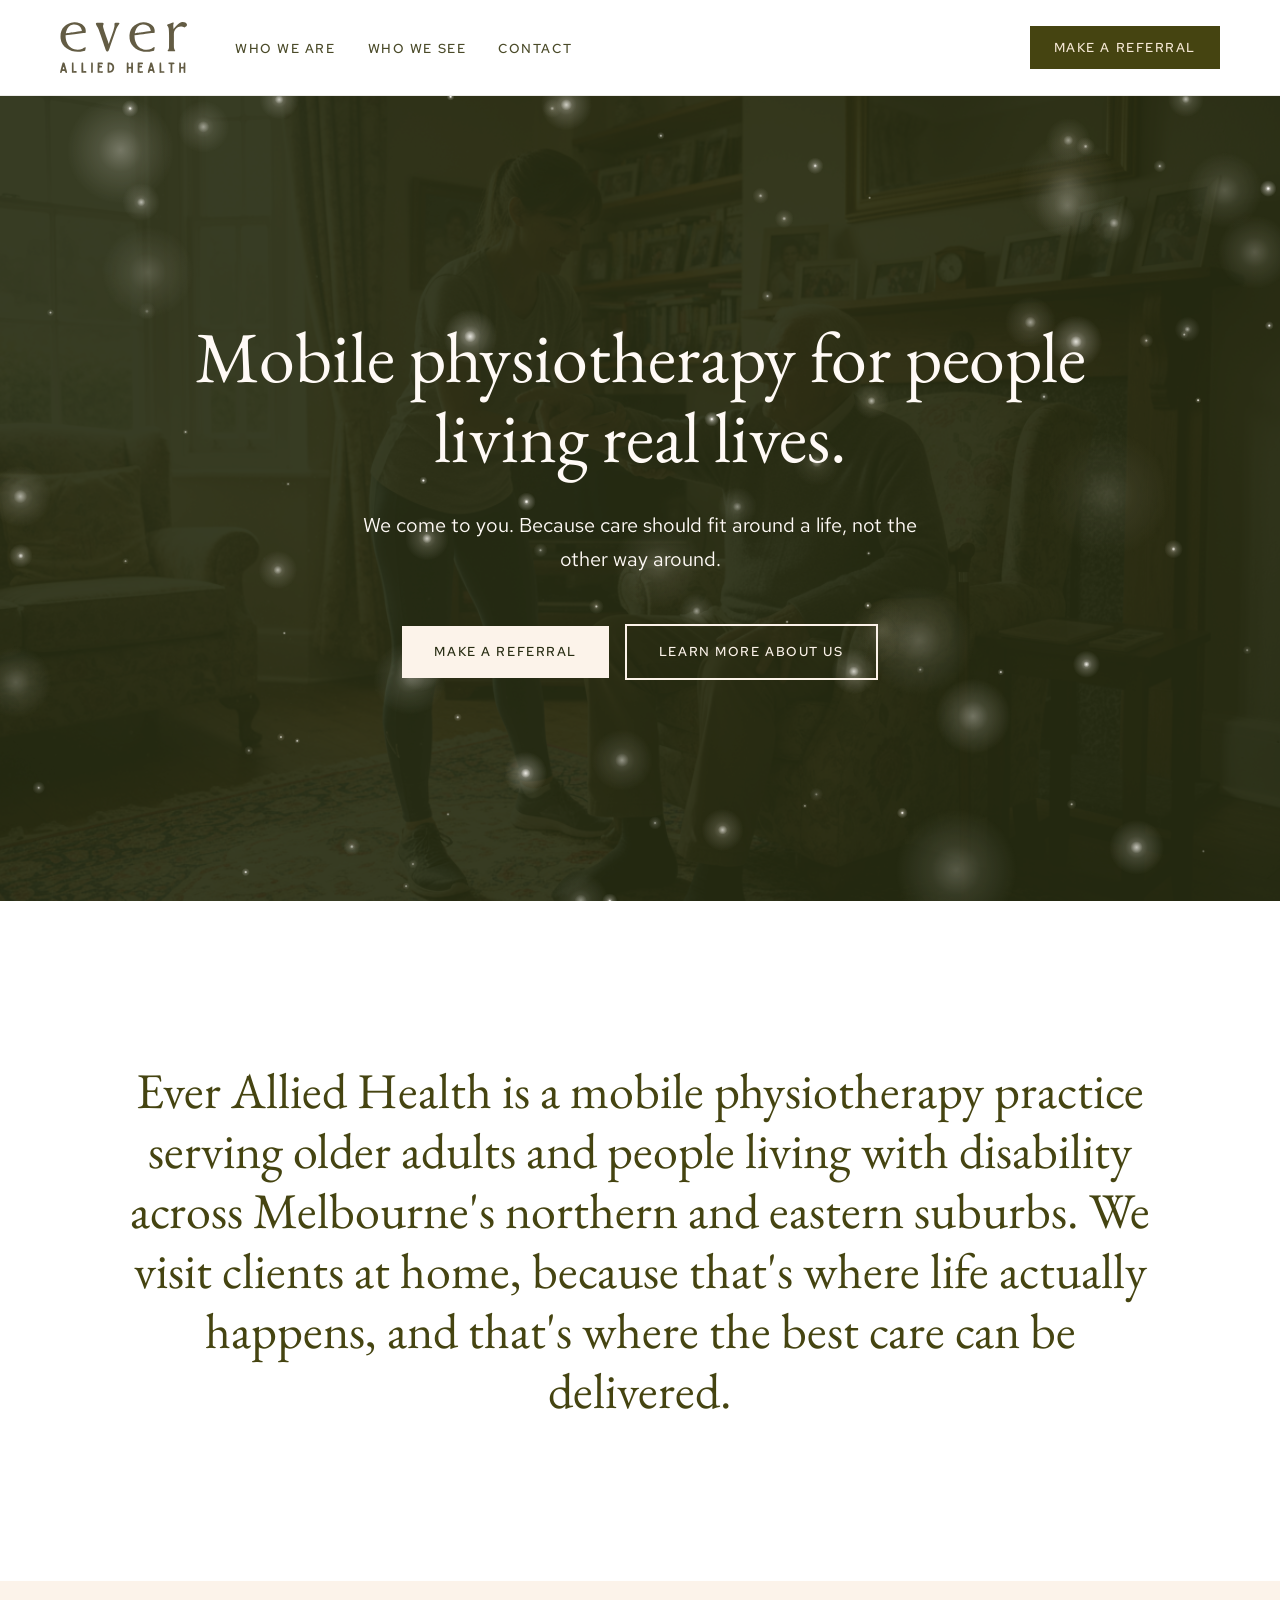
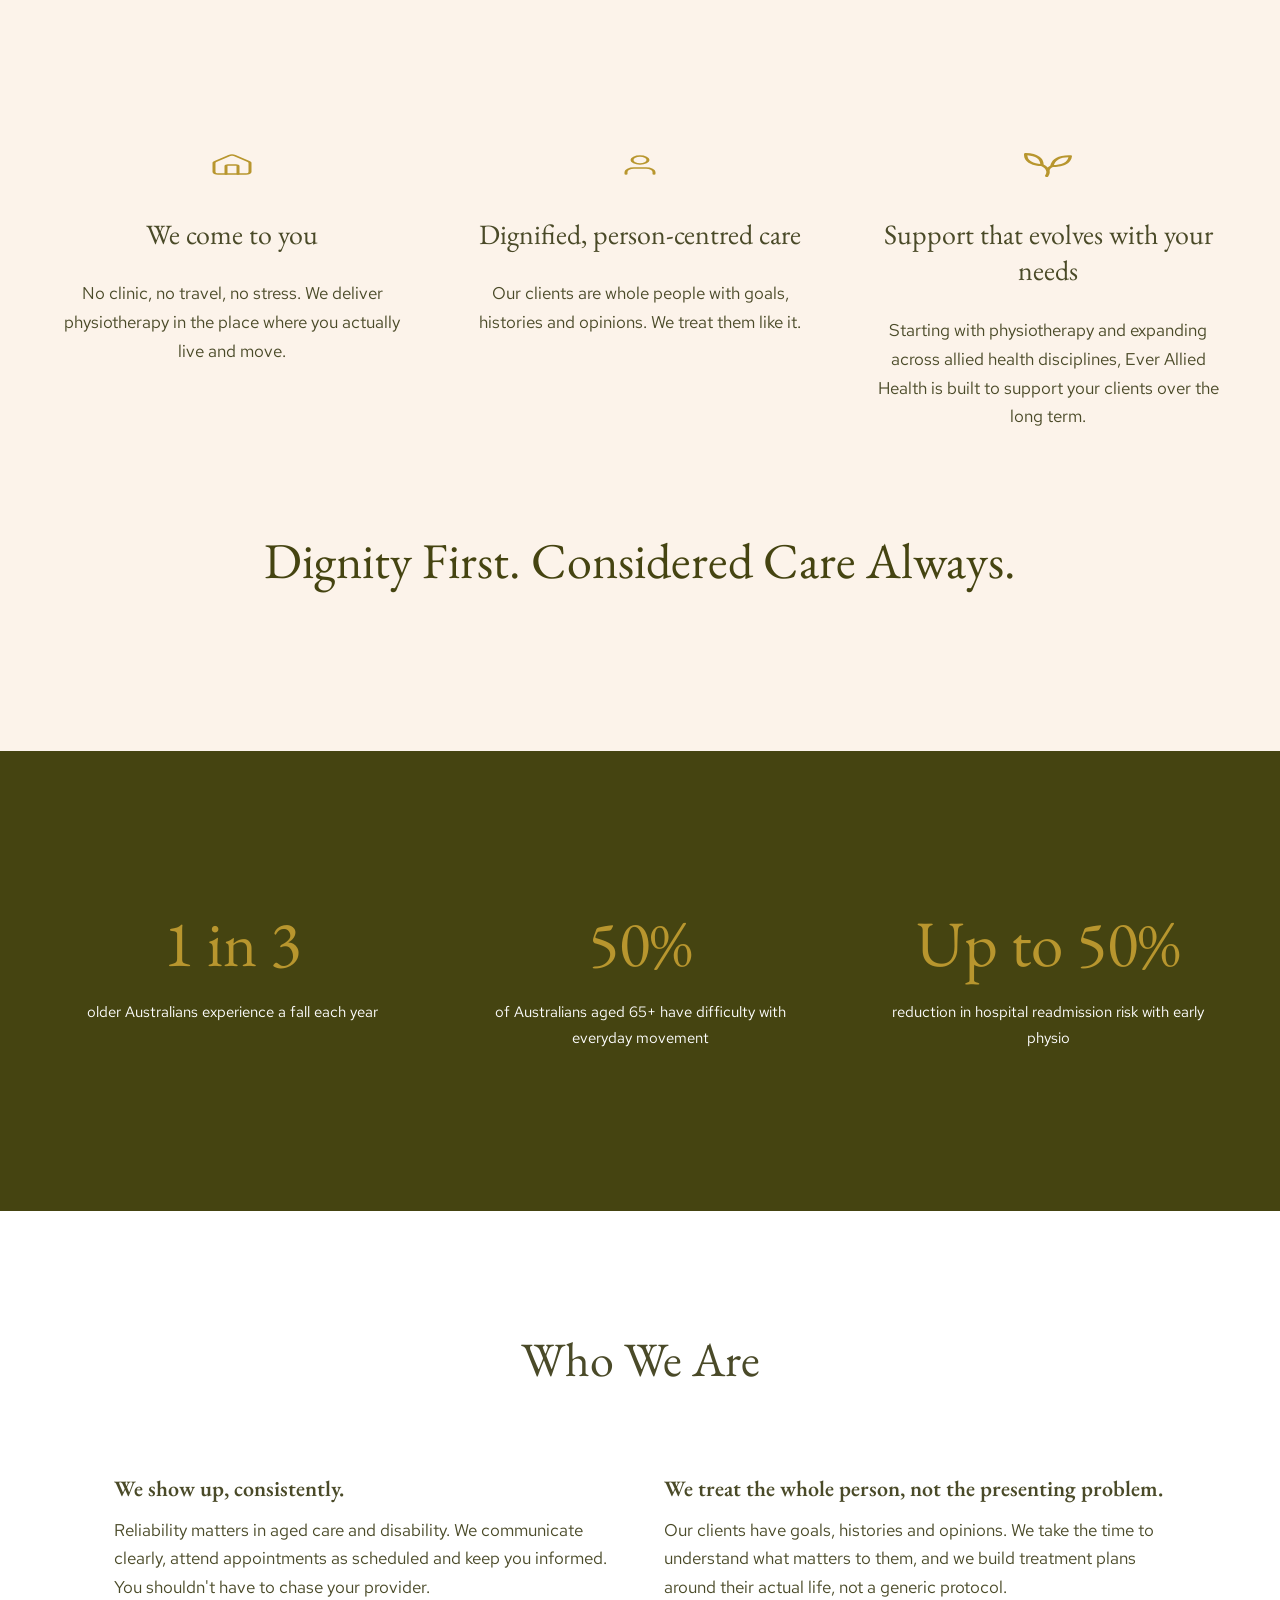
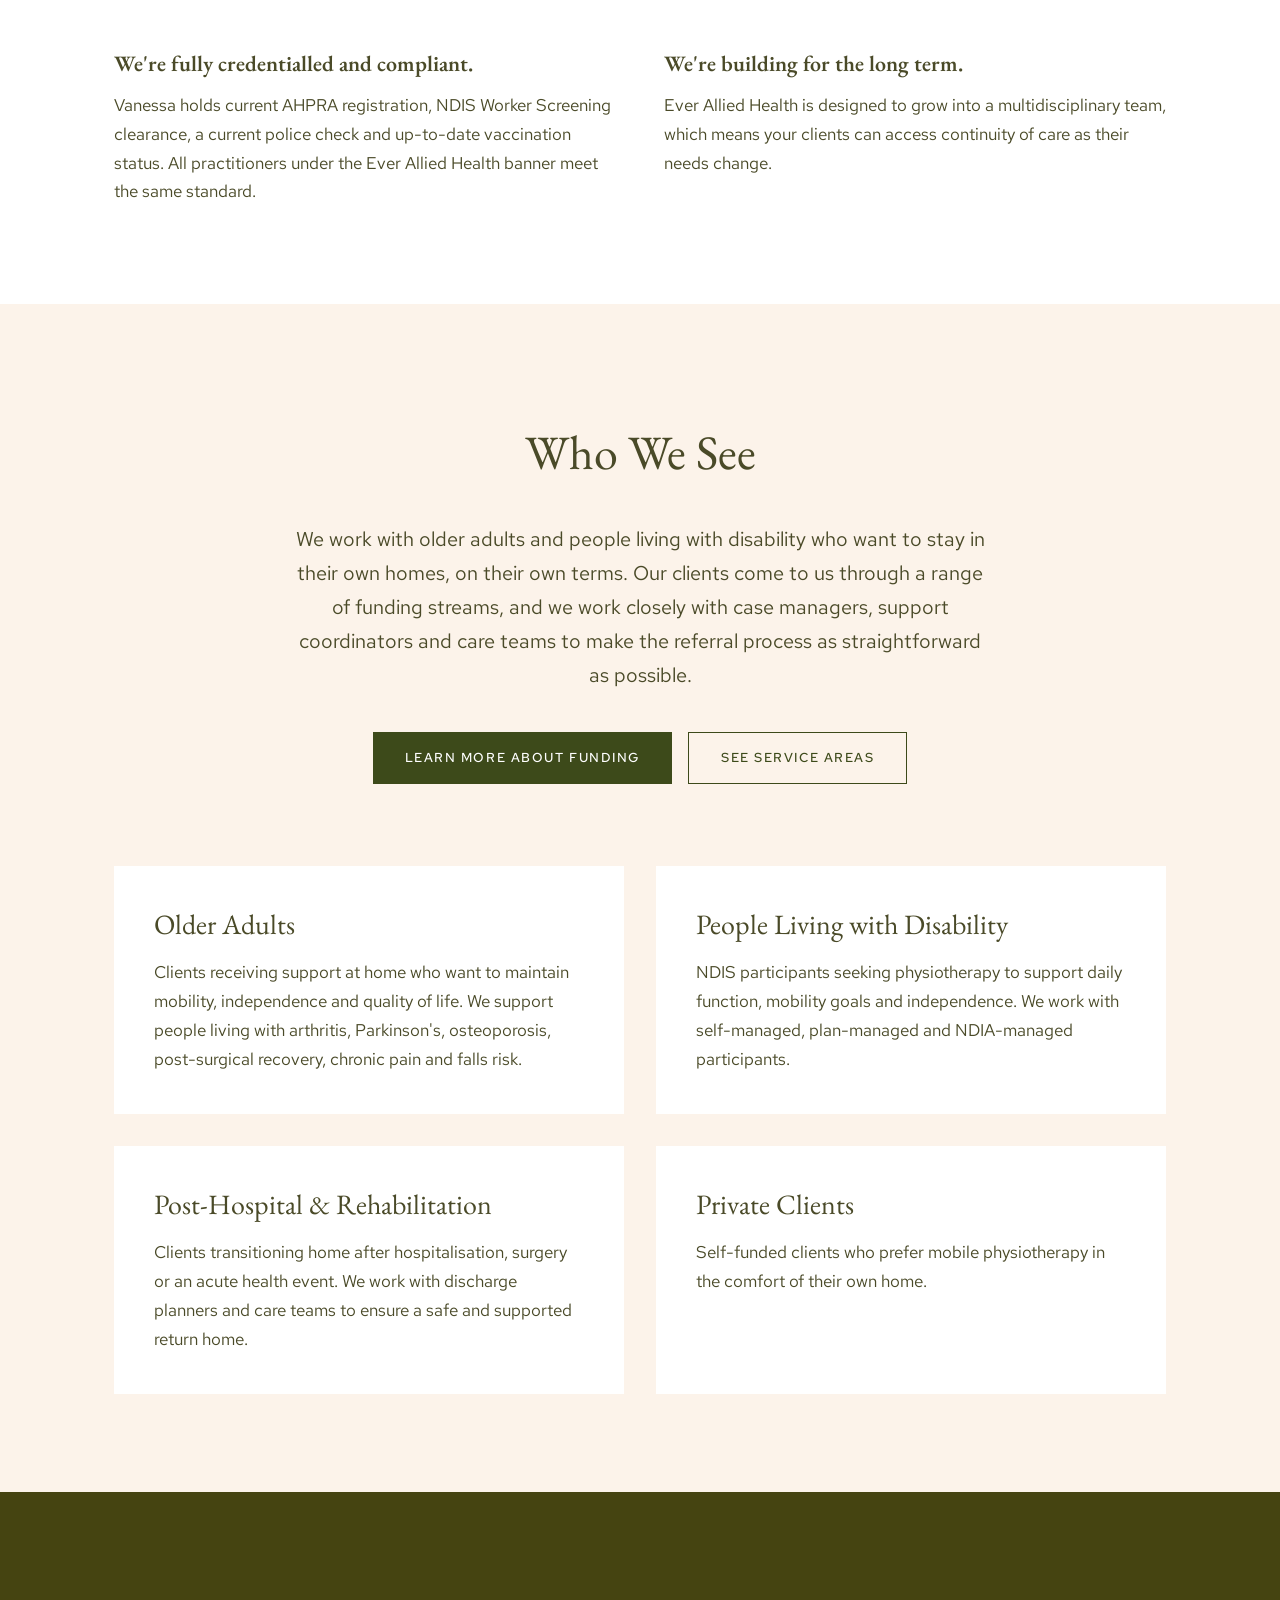
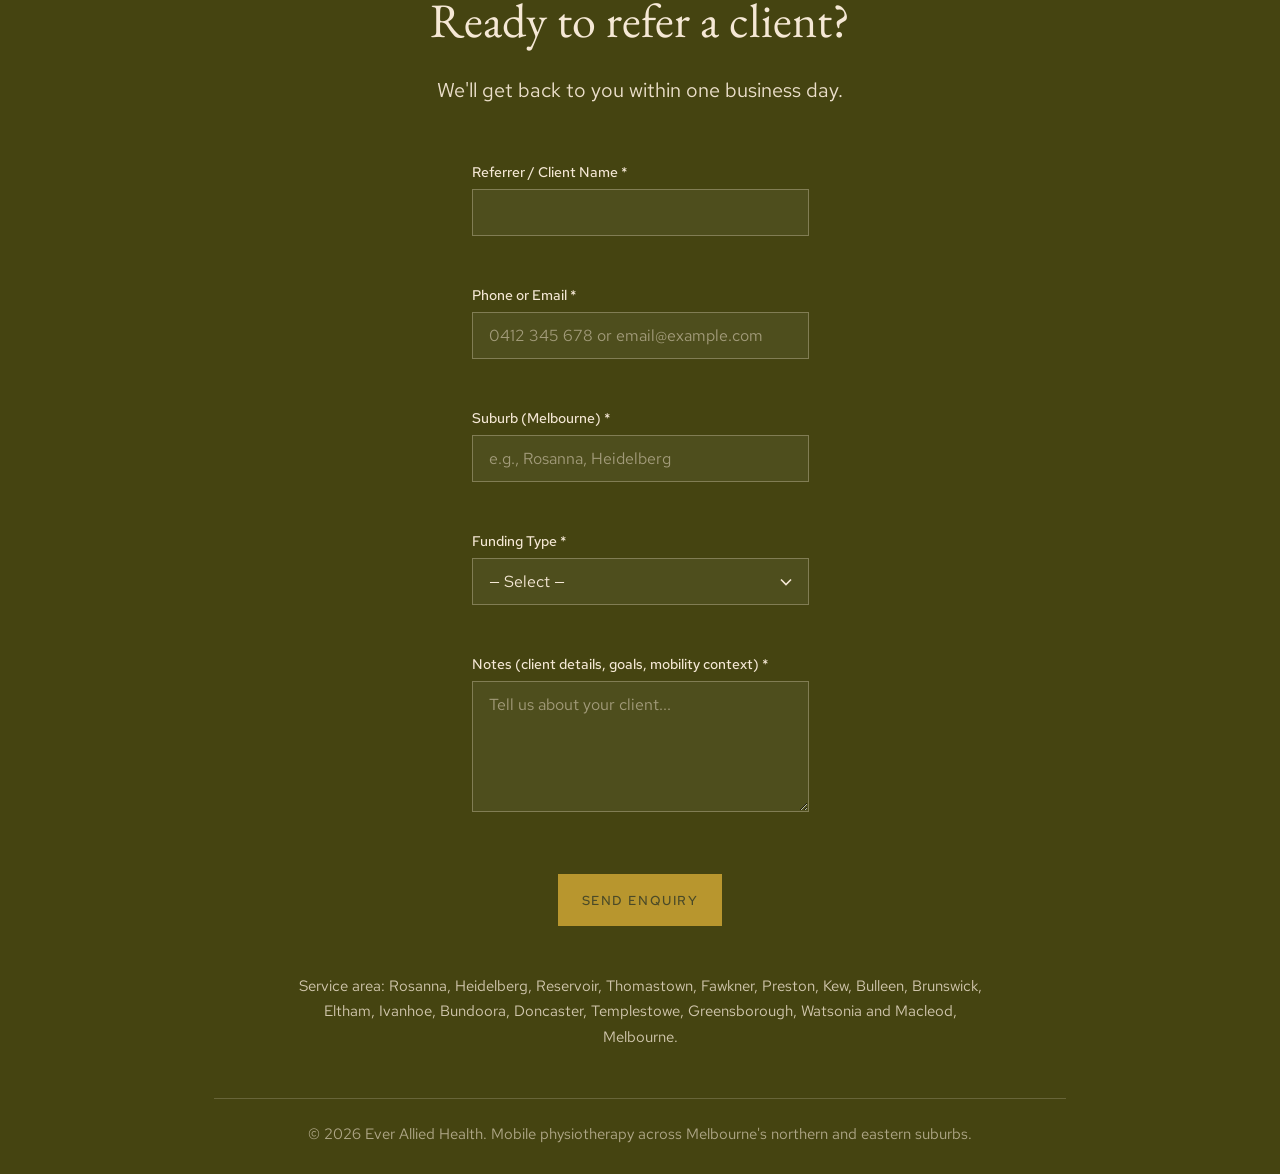
==== index.html @ 454a2f0b "Add Who We See and Contact pages, scroll/hover animations, nav wiring - New pages: who-we-see.html (" ====
<!DOCTYPE html>
<html lang="en">
<head>
  <!-- ===================================================================
       CRITICAL META TAGS
       =================================================================== -->
  <meta charset="UTF-8" />
  <meta name="viewport" content="width=device-width, initial-scale=1.0" />
  <meta name="robots" content="index, follow">
  <meta name="author" content="Vanessa Tam, Ever Allied Health">

  <!-- ===================================================================
       PAGE TITLE & DESCRIPTION
       =================================================================== -->
  <title>Ever Allied Health | Mobile Physio Melbourne</title>
  <meta name="description" content="In-home physiotherapy across Melbourne's northern & eastern suburbs. Led by Vanessa Tam. NDIS registered. Aged care. Rosanna, Heidelberg, Reservoir, Kew & beyond." />

  <!-- ===================================================================
       LOCATION SIGNALS
       =================================================================== -->
  <meta name="geo.region" content="AU-VIC">
  <meta name="geo.placename" content="Rosanna, Melbourne, Victoria, Australia">
  <meta name="geo.position" content="-37.7549;145.0630">
  <meta name="ICBM" content="-37.7549, 145.0630">

  <!-- ===================================================================
       CANONICAL & PRECONNECT
       =================================================================== -->
  <link rel="canonical" href="https://everalliedhealth.com.au/">
  <link rel="preconnect" href="https://fonts.googleapis.com">
  <link rel="preconnect" href="https://fonts.gstatic.com" crossorigin>

  <!-- ===================================================================
       OPEN GRAPH TAGS (Social Media)
       =================================================================== -->
  <meta property="og:type" content="website">
  <meta property="og:title" content="Ever Allied Health | Mobile Physiotherapy Melbourne">
  <meta property="og:description" content="Mobile physiotherapy for older adults and people living with disability across Melbourne. Led by Vanessa Tam. We come to you.">
  <meta property="og:url" content="https://everalliedhealth.com.au">
  <meta property="og:site_name" content="Ever Allied Health">
  <meta property="og:locale" content="en_AU">
  <meta property="og:image" content="https://everalliedhealth.com.au/og-image.jpg">
  <!-- TODO: create 1200x630px branded image for og-image.jpg -->

  <!-- ===================================================================
       TWITTER CARD TAGS
       =================================================================== -->
  <meta name="twitter:card" content="summary_large_image">
  <meta name="twitter:title" content="Ever Allied Health | Mobile Physiotherapy Melbourne">
  <meta name="twitter:description" content="Mobile physiotherapy for older adults and people living with disability across Melbourne. Led by Vanessa Tam. We come to you.">

  <!-- ===================================================================
       STRUCTURED DATA — JSON-LD
       Three separate blocks: LocalBusiness+MedicalBusiness, Person, BreadcrumbList
       =================================================================== -->

  <!-- BLOCK 1: LocalBusiness + MedicalBusiness Schema -->
  <script type="application/ld+json">
  {
    "@context": "https://schema.org",
    "@type": ["LocalBusiness", "MedicalBusiness"],
    "name": "Ever Allied Health",
    "legalName": "Ever Allied Health",
    "description": "Mobile physiotherapy practice serving older adults and people living with disability across Melbourne's northern and eastern suburbs. Led by Vanessa Tam, AHPRA registered physiotherapist. NDIS registered and aged care approved. We visit clients at home across Rosanna, Heidelberg, Reservoir, Kew, Brunswick, Thomastown, Fawkner, Eltham, Bulleen and surrounding Melbourne suburbs.",
    "url": "https://everalliedhealth.com.au",
    "telephone": "[phone]",
    "email": "info@everalliedhealth.com.au",
    "foundingDate": "2024",
    "address": {
      "@type": "PostalAddress",
      "streetAddress": "Rosanna",
      "addressLocality": "Rosanna",
      "addressRegion": "Victoria",
      "postalCode": "3084",
      "addressCountry": "AU"
    },
    "geo": {
      "@type": "GeoCoordinates",
      "latitude": -37.7549,
      "longitude": 145.0630
    },
    "areaServed": [
      {"@type": "City", "name": "Melbourne"},
      {"@type": "AdministrativeArea", "name": "Victoria"},
      {"@type": "Place", "name": "Rosanna, Melbourne"},
      {"@type": "Place", "name": "Heidelberg, Melbourne"},
      {"@type": "Place", "name": "Reservoir, Melbourne"},
      {"@type": "Place", "name": "Thomastown, Melbourne"},
      {"@type": "Place", "name": "Fawkner, Melbourne"},
      {"@type": "Place", "name": "Preston, Melbourne"},
      {"@type": "Place", "name": "Kew, Melbourne"},
      {"@type": "Place", "name": "Bulleen, Melbourne"},
      {"@type": "Place", "name": "Brunswick, Melbourne"},
      {"@type": "Place", "name": "Eltham, Melbourne"},
      {"@type": "Place", "name": "Bundoora, Melbourne"},
      {"@type": "Place", "name": "Macleod, Melbourne"},
      {"@type": "Place", "name": "Greensborough, Melbourne"},
      {"@type": "Place", "name": "Watsonia, Melbourne"},
      {"@type": "Place", "name": "Ivanhoe, Melbourne"},
      {"@type": "Place", "name": "Doncaster, Melbourne"},
      {"@type": "Place", "name": "Templestowe, Melbourne"}
    ],
    "serviceType": [
      "Mobile Physiotherapy Melbourne",
      "In-Home Physiotherapy Melbourne",
      "NDIS Physiotherapy Melbourne",
      "Aged Care Physiotherapy Melbourne",
      "Falls Prevention Melbourne",
      "Rehabilitation Melbourne",
      "Disability Support Physiotherapy Melbourne",
      "Home Care Physiotherapy Melbourne"
    ],
    "hasOfferCatalog": {
      "@type": "OfferCatalog",
      "name": "Physiotherapy Services Melbourne",
      "itemListElement": [
        {
          "@type": "Offer",
          "itemOffered": {
            "@type": "MedicalTherapy",
            "name": "In-Home Physiotherapy Assessment Melbourne",
            "description": "Initial physiotherapy assessment conducted in the client's home across Melbourne's northern and eastern suburbs"
          }
        },
        {
          "@type": "Offer",
          "itemOffered": {
            "@type": "MedicalTherapy",
            "name": "NDIS Physiotherapy Melbourne",
            "description": "Physiotherapy for NDIS participants — self-managed and plan-managed — across Melbourne"
          }
        },
        {
          "@type": "Offer",
          "itemOffered": {
            "@type": "MedicalTherapy",
            "name": "Aged Care Physiotherapy Melbourne",
            "description": "Physiotherapy for older adults across Melbourne's northern and eastern suburbs"
          }
        },
        {
          "@type": "Offer",
          "itemOffered": {
            "@type": "MedicalTherapy",
            "name": "Falls Prevention Melbourne",
            "description": "Evidence-based falls prevention and balance training delivered at home across Melbourne"
          }
        },
        {
          "@type": "Offer",
          "itemOffered": {
            "@type": "MedicalTherapy",
            "name": "Private Physiotherapy Melbourne",
            "description": "Self-funded in-home physiotherapy across Melbourne's northern and eastern suburbs"
          }
        }
      ]
    },
    "employee": {
      "@type": "Person",
      "name": "Vanessa Tam",
      "jobTitle": "Principal Physiotherapist",
      "knowsAbout": [
        "Physiotherapy",
        "Aged Care",
        "NDIS",
        "Falls Prevention",
        "Rehabilitation",
        "Mobile Physiotherapy Melbourne",
        "Disability Support"
      ]
    },
    "sameAs": [
      "https://www.facebook.com/everalliedhealth",
      "https://www.instagram.com/everalliedhealth",
      "https://www.linkedin.com/company/everalliedhealth"
    ],
    "openingHoursSpecification": {
      "@type": "OpeningHoursSpecification",
      "dayOfWeek": ["Monday","Tuesday","Wednesday","Thursday","Friday"],
      "opens": "08:00",
      "closes": "18:00"
    },
    "priceRange": "$$",
    "currenciesAccepted": "AUD",
    "paymentAccepted": "NDIS, Private",
    "medicalSpecialty": "Physiotherapy",
    "isAcceptingNewPatients": true
  }
  </script>

  <!-- BLOCK 2: Person Schema for Vanessa Tam -->
  <script type="application/ld+json">
  {
    "@context": "https://schema.org",
    "@type": "Person",
    "name": "Vanessa Tam",
    "givenName": "Vanessa",
    "familyName": "Tam",
    "jobTitle": "Principal Physiotherapist",
    "description": "AHPRA registered physiotherapist and founder of Ever Allied Health, specialising in in-home aged care and disability physiotherapy across Melbourne's northern and eastern suburbs.",
    "url": "https://everalliedhealth.com.au",
    "worksFor": {
      "@type": "LocalBusiness",
      "name": "Ever Allied Health",
      "url": "https://everalliedhealth.com.au"
    },
    "address": {
      "@type": "PostalAddress",
      "addressLocality": "Rosanna",
      "addressRegion": "Victoria",
      "addressCountry": "AU"
    },
    "areaServed": {
      "@type": "City",
      "name": "Melbourne"
    },
    "knowsAbout": [
      "Physiotherapy",
      "Mobile Physiotherapy",
      "Aged Care",
      "NDIS",
      "Falls Prevention",
      "Rehabilitation",
      "Disability Support",
      "In-Home Therapy"
    ],
    "hasCredential": {
      "@type": "EducationalOccupationalCredential",
      "credentialCategory": "Professional Registration",
      "recognizedBy": {
        "@type": "Organization",
        "name": "Australian Health Practitioner Regulation Agency (AHPRA)"
      }
    }
  }
  </script>

  <!-- BLOCK 3: BreadcrumbList Schema -->
  <script type="application/ld+json">
  {
    "@context": "https://schema.org",
    "@type": "BreadcrumbList",
    "itemListElement": [
      {
        "@type": "ListItem",
        "position": 1,
        "name": "Home",
        "item": "https://everalliedhealth.com.au"
      },
      {
        "@type": "ListItem",
        "position": 2,
        "name": "Who We Are",
        "item": "https://everalliedhealth.com.au/#who-we-are"
      },
      {
        "@type": "ListItem",
        "position": 3,
        "name": "Who We See",
        "item": "https://everalliedhealth.com.au/#who-we-see"
      },
      {
        "@type": "ListItem",
        "position": 4,
        "name": "Contact",
        "item": "https://everalliedhealth.com.au/#contact"
      }
    ]
  }
  </script>

  <link rel="stylesheet" href="styles.css" />
</head>
<body>

  <!-- ======================================================================
       NAVIGATION
       ====================================================================== -->
  <header class="site-nav" id="site-nav">
    <div class="nav-inner">

      <!-- Logo + nav links -->
      <div class="nav-left">
        <a href="#hero" class="nav-logo" aria-label="Ever Allied Health — mobile physiotherapy Melbourne">
          <img src="assets/logo.svg" alt="Ever Allied Health — mobile physiotherapy Melbourne" />
        </a>
        <nav aria-label="Main navigation">
          <ul class="nav-links">
            <li><a href="who-we-are.html">Who We Are</a></li>
            <li><a href="who-we-see.html">Who We See</a></li>
            <li><a href="contact.html">Contact</a></li>
          </ul>
        </nav>
      </div>

      <!-- Desktop CTA -->
      <a href="contact.html" class="nav-cta desktop-only">Make a referral</a>

      <!-- Hamburger (mobile) -->
      <button class="nav-hamburger" id="nav-hamburger" aria-label="Toggle navigation" aria-expanded="false">
        <span></span>
        <span></span>
        <span></span>
      </button>

    </div>

    <!-- Mobile menu drawer -->
    <nav class="nav-mobile-menu" id="nav-mobile-menu" aria-label="Mobile navigation">
      <a href="who-we-are.html">Who We Are</a>
      <a href="who-we-see.html">Who We See</a>
      <a href="contact.html">Contact</a>
      <a href="contact.html" class="nav-cta">Make a referral</a>
    </nav>
  </header>


  <main>

    <!-- ====================================================================
         HERO
         ==================================================================== -->
    <section class="hero" id="hero" aria-label="Hero">

      <!-- Background photo layer (8% opacity over dark green) -->
      <div class="hero-bg-photo" aria-hidden="true"></div>

      <!-- Animated bokeh canvas — drawn by script.js -->
      <canvas id="hero-canvas" class="hero-canvas" aria-hidden="true"></canvas>

      <div class="hero-content">
        <h1>Mobile physiotherapy for people living real lives.</h1>
        <p class="hero-tagline">We come to you. Because care should fit around a life, not the other way around.</p>
        <div class="hero-ctas">
          <a href="contact.html" class="btn-primary">Make a Referral</a>
          <a href="#who-we-are" class="btn-outline-white">Learn More About Us</a>
        </div>
      </div>

    </section>


    <!-- ====================================================================
         INTRO TEXT
         ==================================================================== -->
    <section class="intro-text" aria-label="About Ever Allied Health">
      <p>Ever Allied Health is a mobile physiotherapy practice serving older adults and people living with disability across Melbourne's northern and eastern suburbs. We visit clients at home, because that's where life actually happens, and that's where the best care can be delivered.</p>
    </section>


    <!-- ====================================================================
         VALUES
         ==================================================================== -->
    <section class="values" aria-label="Our values">

      <div class="values-grid">

        <!-- Value 1 -->
        <div class="value-block">
          <div class="value-icon">
            <img src="assets/icon-location.svg" alt="Location icon — mobile physiotherapy comes to your home" aria-hidden="true" loading="lazy" />
          </div>
          <h3>We come to you</h3>
          <p>No clinic, no travel, no stress. We deliver physiotherapy in the place where you actually live and move.</p>
        </div>

        <!-- Value 2 -->
        <div class="value-block">
          <div class="value-icon">
            <img src="assets/icon-heart.svg" alt="Heart icon — person-centred, dignified care" aria-hidden="true" loading="lazy" />
          </div>
          <h3>Dignified, person-centred care</h3>
          <p>Our clients are whole people with goals, histories and opinions. We treat them like it.</p>
        </div>

        <!-- Value 3 -->
        <div class="value-block">
          <div class="value-icon">
            <img src="assets/icon-person.svg" alt="Person icon — evolving allied health support" aria-hidden="true" loading="lazy" />
          </div>
          <h3>Support that evolves with your needs</h3>
          <p>Starting with physiotherapy and expanding across allied health disciplines, Ever Allied Health is built to support your clients over the long term.</p>
        </div>

      </div>

      <p class="values-tagline">Dignity First. Considered Care Always.</p>

    </section>


    <!-- ====================================================================
         STATS
         ==================================================================== -->
    <section class="stats" aria-label="Why physiotherapy matters">

      <div class="stat-block">
        <span class="stat-number">1 in 3</span>
        <p>older Australians experience a fall each year</p>
      </div>

      <div class="stat-block">
        <span class="stat-number">50%</span>
        <p>of Australians aged 65+ have difficulty with everyday movement</p>
      </div>

      <div class="stat-block">
        <span class="stat-number">Up to 50%</span>
        <p>reduction in hospital readmission risk with early physio</p>
      </div>

    </section>


    <!-- ====================================================================
         WHO WE ARE
         ==================================================================== -->
    <section class="who-we-are" id="who-we-are" aria-label="Who we are">
      <div class="container">

        <h2 class="section-heading">Who We Are</h2>

        <div>
          <div class="feature-grid">

            <div class="feature-block">
              <h4>We show up, consistently.</h4>
              <p>Reliability matters in aged care and disability. We communicate clearly, attend appointments as scheduled and keep you informed. You shouldn't have to chase your provider.</p>
            </div>

            <div class="feature-block">
              <h4>We treat the whole person, not the presenting problem.</h4>
              <p>Our clients have goals, histories and opinions. We take the time to understand what matters to them, and we build treatment plans around their actual life, not a generic protocol.</p>
            </div>

            <div class="feature-block">
              <h4>We're fully credentialled and compliant.</h4>
              <p>Vanessa holds current AHPRA registration, NDIS Worker Screening clearance, a current police check and up-to-date vaccination status. All practitioners under the Ever Allied Health banner meet the same standard.</p>
            </div>

            <div class="feature-block">
              <h4>We're building for the long term.</h4>
              <p>Ever Allied Health is designed to grow into a multidisciplinary team, which means your clients can access continuity of care as their needs change.</p>
            </div>

          </div>
        </div>

      </div>
    </section>


    <!-- ====================================================================
         WHO WE SEE
         ==================================================================== -->
    <section class="who-we-see" id="who-we-see" aria-label="Who we see">
      <div class="container">

        <div class="who-we-see-header">
          <h2 class="section-heading">Who We See</h2>
          <p class="who-we-see-intro">We work with older adults and people living with disability who want to stay in their own homes, on their own terms. Our clients come to us through a range of funding streams, and we work closely with case managers, support coordinators and care teams to make the referral process as straightforward as possible.</p>
          <div class="who-we-see-buttons">
            <a href="who-we-see.html#funding" class="btn-wws-primary">Learn more about funding</a>
            <a href="who-we-see.html#service-area" class="btn-wws-outline">See Service Areas</a>
          </div>
        </div>

        <div class="client-grid">

          <div class="client-card">
            <h3>Older Adults</h3>
            <p>Clients receiving support at home who want to maintain mobility, independence and quality of life. We support people living with arthritis, Parkinson's, osteoporosis, post-surgical recovery, chronic pain and falls risk.</p>
          </div>

          <div class="client-card">
            <h3>People Living with Disability</h3>
            <p>NDIS participants seeking physiotherapy to support daily function, mobility goals and independence. We work with self-managed, plan-managed and NDIA-managed participants.</p>
          </div>

          <div class="client-card">
            <h3>Post-Hospital &amp; Rehabilitation</h3>
            <p>Clients transitioning home after hospitalisation, surgery or an acute health event. We work with discharge planners and care teams to ensure a safe and supported return home.</p>
          </div>

          <div class="client-card">
            <h3>Private Clients</h3>
            <p>Self-funded clients who prefer mobile physiotherapy in the comfort of their own home.</p>
          </div>

        </div>

      </div>
    </section>


  </main>


  <!-- ========================================================================
       CONTACT / FOOTER
       ====================================================================== -->
  <footer class="contact-footer" id="contact" aria-label="Contact and footer">
    <div class="container">

      <h2 class="section-heading">Ready to refer a client?</h2>
      <p class="contact-subtitle">We'll get back to you within one business day.</p>

      <!-- Contact Form -->
      <form id="contact-form" class="contact-form">
        <div class="form-group">
          <label for="name">Referrer / Client Name *</label>
          <input type="text" id="name" name="name" required aria-required="true">
          <span class="form-error"></span>
        </div>

        <div class="form-group">
          <label for="contact">Phone or Email *</label>
          <input type="text" id="contact" name="contact" required aria-required="true" placeholder="0412 345 678 or email@example.com">
          <span class="form-error"></span>
        </div>

        <div class="form-group">
          <label for="suburb">Suburb (Melbourne) *</label>
          <input type="text" id="suburb" name="suburb" required aria-required="true" placeholder="e.g., Rosanna, Heidelberg">
          <span class="form-error"></span>
        </div>

        <div class="form-group">
          <label for="funding_type">Funding Type *</label>
          <select id="funding_type" name="funding_type" required aria-required="true">
            <option value="">— Select —</option>
            <option value="Support at Home">Support at Home (SAH)</option>
            <option value="NDIS">NDIS (plan-managed or self-managed)</option>
            <option value="Private">Private</option>
          </select>
          <span class="form-error"></span>
        </div>

        <div class="form-group">
          <label for="notes">Notes (client details, goals, mobility context) *</label>
          <textarea id="notes" name="notes" required aria-required="true" rows="5" placeholder="Tell us about your client..."></textarea>
          <span class="form-error"></span>
        </div>

        <button type="submit" class="btn-gold">Send Enquiry</button>
        <div id="form-error" class="form-error-message" style="display: none;">
          Something went wrong — please email us directly at <a href="mailto:info@everalliedhealth.com.au">info@everalliedhealth.com.au</a>
        </div>
      </form>

      <!-- Success Message (hidden by default) -->
      <div id="form-success" class="form-success-message" style="display: none;">
        <h3>Thank you.</h3>
        <p>We'll be in touch within one business day.</p>
      </div>

      <p class="contact-service-area">Service area: Rosanna, Heidelberg, Reservoir, Thomastown, Fawkner, Preston, Kew, Bulleen, Brunswick, Eltham, Ivanhoe, Bundoora, Doncaster, Templestowe, Greensborough, Watsonia and Macleod, Melbourne.</p>

      <div class="contact-footer-bar">
        <p class="contact-copyright">© 2026 Ever Allied Health. Mobile physiotherapy across Melbourne's northern and eastern suburbs.</p>
      </div>

    </div>
  </footer>

  <script src="script.js"></script>
</body>
</html>
---- styles.css ----
/* ==========================================================================
   Ever Allied Health — styles.css
   Desktop-first (1440px), breakpoints: 1024px (tablet), 768px (mobile)
   ========================================================================== */

@import url('https://fonts.googleapis.com/css2?family=EB+Garamond:ital,wght@0,400;0,600;1,400;1,600&family=Red+Hat+Text:wght@400;500&display=swap');

/* --------------------------------------------------------------------------
   CSS Custom Properties
   -------------------------------------------------------------------------- */
:root {
  /* Brand colours */
  --color-dark-green:  #454411;
  --color-olive:       #454411;
  --color-olive-mid:   #4a4a28;
  --color-gold:        #b8962e;
  --color-cream:       #f5e8d5;
  --color-cream-mid:   #f0e4d0;
  --color-white:       #ffffff;

  /* Fonts */
  --font-serif:  'EB Garamond', Georgia, serif;
  --font-sans:   'Red Hat Text', system-ui, sans-serif;

  /* Spacing */
  --section-pad-v:     160px;
  --section-pad-v-sm:  100px;
  --content-max:       1100px;
  --content-wide:      1440px;

  /* Nav */
  --nav-height: 95px;
}

/* --------------------------------------------------------------------------
   Reset & Base
   -------------------------------------------------------------------------- */
*, *::before, *::after {
  box-sizing: border-box;
  margin: 0;
  padding: 0;
}

html {
  scroll-behavior: smooth;
  font-size: 16px;
}

body {
  font-family: var(--font-sans);
  color: var(--color-olive-mid);
  background: var(--color-white);
  -webkit-font-smoothing: antialiased;
}

img, svg {
  display: block;
  max-width: 100%;
}

a {
  text-decoration: none;
  color: inherit;
}

/* --------------------------------------------------------------------------
   Scroll Reveal
   .reveal-hidden  — initial state (set by JS, never hardcoded in HTML so
                     content is visible if JS fails or is slow to run)
   .reveal-visible — final state added by IntersectionObserver
   .reveal-fade-only — variant with no vertical movement (quotes)
   -------------------------------------------------------------------------- */
.reveal-hidden {
  opacity: 0;
  transform: translateY(6px);
  transition: opacity 0.6s ease-out, transform 0.6s ease-out;
}

/* Cards and blocks get a more noticeable upward slide */
.wws-card.reveal-hidden,
.client-card.reveal-hidden,
.philosophy-card.reveal-hidden,
.why-choose-block.reveal-hidden,
.feature-block.reveal-hidden {
  transform: translateY(22px);
  transition: opacity 0.55s ease-out, transform 0.55s ease-out;
}

.refer-step-item.reveal-hidden {
  transform: translateY(18px);
  transition: opacity 0.5s ease-out, transform 0.5s cubic-bezier(0.4, 0, 0.2, 1);
}

.reveal-hidden.reveal-fade-only {
  transform: none;
  transition: opacity 0.8s ease-out;
}

.reveal-visible {
  opacity: 1;
  transform: translateY(0);
}

/* Respect OS-level reduced motion — show everything immediately */
@media (prefers-reduced-motion: reduce) {
  .reveal-hidden {
    opacity: 1;
    transform: none;
    transition: none;
  }
}

/* --------------------------------------------------------------------------
   Layout Utility
   -------------------------------------------------------------------------- */
.container {
  width: 100%;
  max-width: var(--content-max);
  margin: 0 auto;
  padding: 0 24px;
}

/* --------------------------------------------------------------------------
   Navigation
   -------------------------------------------------------------------------- */
.site-nav {
  position: sticky;
  top: 0;
  z-index: 100;
  width: 100%;
  background: rgba(255, 255, 255, 0.95);
  border-bottom: 1px solid rgba(74, 74, 40, 0.10);
  backdrop-filter: blur(8px);
  -webkit-backdrop-filter: blur(8px);
  transition: box-shadow 0.2s ease;
}

.site-nav.scrolled {
  box-shadow: 0 2px 16px rgba(61, 74, 26, 0.08);
}

.nav-inner {
  display: flex;
  align-items: center;
  justify-content: space-between;
  height: var(--nav-height);
  max-width: 2056px;
  margin: 0 auto;
  padding: 0 60px;
}

.nav-left {
  display: flex;
  align-items: center;
  gap: 48px;
}

/* SVG has preserveAspectRatio="none" — must set both dimensions explicitly */
.nav-logo img {
  width: 127px;
  height: 51px;
}

.nav-links {
  display: flex;
  align-items: center;
  gap: 32px;
  list-style: none;
}

.nav-links a {
  font-family: var(--font-sans);
  font-size: 13px;
  font-weight: 500;
  color: var(--color-olive-mid);
  text-transform: uppercase;
  letter-spacing: 1.56px;
  line-height: 1.5;
  transition: opacity 0.15s;
}

.nav-links a:hover {
  opacity: 0.65;
}

.nav-cta {
  display: inline-block;
  background: var(--color-dark-green);
  color: var(--color-cream);
  font-family: var(--font-sans);
  font-size: 13px;
  font-weight: 500;
  text-transform: uppercase;
  letter-spacing: 1.56px;
  padding: 12px 24px;
  height: 43px;
  white-space: nowrap;
  transition: background 0.15s;
  line-height: 1.5;
}

.nav-cta:hover {
  background: var(--color-olive);
}

/* Hamburger (mobile only) */
.nav-hamburger {
  display: none;
  flex-direction: column;
  justify-content: center;
  gap: 5px;
  width: 28px;
  height: 28px;
  background: none;
  border: none;
  cursor: pointer;
  padding: 0;
}

.nav-hamburger span {
  display: block;
  width: 100%;
  height: 2px;
  background: var(--color-olive-mid);
  transition: transform 0.25s, opacity 0.25s;
}

.nav-hamburger.open span:nth-child(1) { transform: translateY(7px) rotate(45deg); }
.nav-hamburger.open span:nth-child(2) { opacity: 0; }
.nav-hamburger.open span:nth-child(3) { transform: translateY(-7px) rotate(-45deg); }

/* Mobile nav drawer */
.nav-mobile-menu {
  display: none;
  position: fixed;
  top: var(--nav-height);
  left: 0;
  right: 0;
  background: rgba(255,255,255,0.98);
  border-top: 1px solid rgba(74,74,40,0.10);
  padding: 32px 40px 40px;
  z-index: 99;
  flex-direction: column;
  gap: 24px;
  transform: translateY(-10px);
  opacity: 0;
  transition: transform 0.25s ease, opacity 0.25s ease;
  pointer-events: none;
}

.nav-mobile-menu.open {
  opacity: 1;
  transform: translateY(0);
  pointer-events: auto;
}

.nav-mobile-menu a {
  font-family: var(--font-sans);
  font-size: 13px;
  font-weight: 500;
  text-transform: uppercase;
  letter-spacing: 1.56px;
  color: var(--color-olive-mid);
  padding: 8px 0;
  border-bottom: 1px solid rgba(74,74,40,0.08);
}

.nav-mobile-menu .nav-cta {
  margin-top: 8px;
  text-align: center;
  height: auto;
  padding: 14px 24px;
}

/* --------------------------------------------------------------------------
   Hero Section
   -------------------------------------------------------------------------- */
.hero {
  position: relative;
  min-height: calc(100vh - var(--nav-height));
  display: flex;
  align-items: center;
  justify-content: center;
  overflow: hidden;
  background: rgb(39, 44, 18);
}

/* Background photo — 8% opacity over the dark green */
.hero-bg-photo {
  position: absolute;
  inset: 0;
  background: url('assets/hero-bg.jpg') center / cover no-repeat;
  opacity: 0.08;
  z-index: 0;
}

/* Canvas sits above the photo layer */
.hero-canvas {
  position: absolute;
  inset: 0;
  width: 100%;
  height: 100%;
  z-index: 1;
  display: block;
}

.hero-content {
  position: relative;
  z-index: 2;
  text-align: center;
  max-width: 1052px;
  padding: 120px 24px;
}

.hero-content h1 {
  font-family: var(--font-serif);
  font-size: 72px;
  font-weight: 400;
  line-height: 1.1;
  color: #fffaf6;
  margin-bottom: 32px;
}

.hero-content .hero-tagline {
  font-family: var(--font-sans);
  font-size: 20px;
  font-weight: 400;
  line-height: 1.7;
  color: #fffaf6;
  max-width: 560px;
  margin: 0 auto 48px;
}

.hero-ctas {
  display: flex;
  gap: 16px;
  justify-content: center;
  align-items: center;
  flex-wrap: wrap;
}

.btn-primary {
  display: inline-block;
  background: #fcf3ea;
  color: #272c12;
  font-family: var(--font-sans);
  font-size: 13px;
  font-weight: 500;
  text-transform: uppercase;
  letter-spacing: 1.56px;
  padding: 16px 32px;
  height: 52px;
  line-height: 1.5;
  transition: background 0.15s;
  white-space: nowrap;
}

.btn-primary:hover { background: #e8ddd0; }

.btn-outline-white {
  display: inline-block;
  border: 2px solid #fcf3ea;
  color: #fcf3ea;
  font-family: var(--font-sans);
  font-size: 13px;
  font-weight: 500;
  text-transform: uppercase;
  letter-spacing: 1.56px;
  padding: 16px 32px;
  height: 56px;
  line-height: 1.5;
  transition: background 0.15s, color 0.15s;
  white-space: nowrap;
}

.btn-outline-white:hover {
  background: rgba(252, 243, 234, 0.1);
}

/* --------------------------------------------------------------------------
   Intro Text (large centred paragraph)
   -------------------------------------------------------------------------- */
.intro-text {
  background: var(--color-white);
  padding: var(--section-pad-v) 24px;
  display: flex;
  align-items: center;
  justify-content: center;
}

.intro-text p {
  font-family: var(--font-serif);
  font-size: 50px;
  font-weight: 400;
  line-height: 1.2;
  color: var(--color-olive);
  text-align: center;
  max-width: 1038px;
}

/* --------------------------------------------------------------------------
   Values Section
   -------------------------------------------------------------------------- */
.values {
  background: #fcf3ea;
  padding: var(--section-pad-v) 60px;
  display: flex;
  flex-direction: column;
  align-items: center;
  gap: 100px;
}

.values-grid {
  display: flex;
  gap: 64px;
  justify-content: center;
  flex-wrap: nowrap;
  width: 100%;
}

.value-block {
  display: flex;
  flex-direction: column;
  align-items: center;
  gap: 27px;
  flex: 1 1 0;
  max-width: 406px;
  text-align: center;
}

.value-block .value-icon {
  width: 48px;
  height: 48px;
  flex-shrink: 0;
}

.value-block .value-icon img {
  width: 100%;
  height: 100%;
  object-fit: contain;
}

.value-block h3 {
  font-family: var(--font-serif);
  font-size: 28px;
  font-weight: 400;
  line-height: 1.3;
  color: var(--color-olive-mid);
}

.value-block p {
  font-family: var(--font-sans);
  font-size: 17px;
  font-weight: 400;
  line-height: 1.7;
  color: var(--color-olive-mid);
}

.values-tagline {
  font-family: var(--font-serif);
  font-size: 50px;
  font-weight: 400;
  line-height: 1.2;
  color: var(--color-olive);
  text-align: center;
  max-width: 1038px;
}

/* --------------------------------------------------------------------------
   Stats Section
   -------------------------------------------------------------------------- */
.stats {
  background: var(--color-dark-green);
  padding: var(--section-pad-v) 60px;
  display: flex;
  gap: 64px;
  justify-content: center;
  align-items: flex-start; /* top-align so all numbers sit at same level */
  flex-wrap: nowrap; /* prevent stacking on 14" MacBook */
  text-align: center;
}

.stat-block {
  display: flex;
  flex-direction: column;
  align-items: center;
  gap: 24px;
  flex: 1 1 0;
  max-width: 360px;
  min-width: 0;
}

.stat-block .stat-number {
  font-family: var(--font-serif);
  font-size: 65px; /* scaled down ~10% from 72px */
  font-weight: 400;
  line-height: 1;
  color: var(--color-gold);
  white-space: nowrap; /* keep on one line */
}

.stat-block p {
  font-family: var(--font-sans);
  font-size: 15px; /* scaled down ~10% from 17px */
  font-weight: 400;
  line-height: 1.7;
  color: var(--color-white);
}

/* --------------------------------------------------------------------------
   Who We Are
   -------------------------------------------------------------------------- */
.who-we-are {
  background: var(--color-white);
  padding: 120px 24px 120px;
}

.who-we-are .container {
  display: flex;
  flex-direction: column;
  gap: 64px;
}

.section-heading {
  font-family: var(--font-serif);
  font-size: 48px;
  font-weight: 400;
  line-height: 1.2;
  color: var(--color-olive-mid);
  text-align: center;
}

.sub-heading {
  font-family: var(--font-serif);
  font-size: 36px;
  font-weight: 400;
  line-height: 1.3;
  color: var(--color-olive-mid);
  text-align: center;
  margin-bottom: 48px;
}

.feature-grid {
  display: grid;
  grid-template-columns: 1fr 1fr;
  gap: 48px 48px;
}

.feature-block {
  display: flex;
  flex-direction: column;
  gap: 12px;
}

.feature-block h4 {
  font-family: var(--font-serif);
  font-size: 22px;
  font-weight: 600;
  line-height: 1.3;
  color: var(--color-olive-mid);
}

.feature-block h4.italic {
  font-style: italic;
}

.feature-block p {
  font-family: var(--font-sans);
  font-size: 17px;
  font-weight: 400;
  line-height: 1.7;
  color: var(--color-olive-mid);
}

/* --------------------------------------------------------------------------
   Our Philosophy
   -------------------------------------------------------------------------- */
.our-philosophy {
  background: var(--color-cream);
  padding: var(--section-pad-v) 24px;
}

.our-philosophy .container {
  display: flex;
  flex-direction: column;
  gap: 80px;
}

.philosophy-intro {
  margin-bottom: 0; /* 80px gap to grid comes from a dedicated margin below */
}

.philosophy-intro {
  font-family: var(--font-serif);
  font-size: 32px;
  font-weight: 400;
  line-height: 1.875;
  color: var(--color-olive);
  text-align: center;
  margin-bottom: 80px;
}

/* --------------------------------------------------------------------------
   Quote Section
   -------------------------------------------------------------------------- */
.quote-section {
  background: var(--color-dark-green);
  padding: var(--section-pad-v) 24px;
  display: flex;
  align-items: center;
  justify-content: center;
}

.quote-inner {
  max-width: 702px;
  position: relative;
  padding: 40px 24px 24px;
}

.quote-mark {
  font-family: var(--font-serif);
  font-size: 72px;
  font-weight: 400;
  line-height: 1;
  color: var(--color-gold);
  display: block;
  margin-bottom: 8px;
  line-height: 0.8;
}

.quote-body {
  font-family: var(--font-serif);
  font-style: italic;
  font-size: 28px;
  font-weight: 400;
  line-height: 1.5;
  color: var(--color-cream);
  margin-bottom: 40px;
}

.quote-attribution {
  font-family: var(--font-sans);
  font-size: 17px;
  font-weight: 400;
  line-height: 1.5;
  color: var(--color-cream);
}

/* --------------------------------------------------------------------------
   Meet the Team
   -------------------------------------------------------------------------- */
.meet-the-team {
  background: var(--color-white);
  padding: var(--section-pad-v-sm) 24px;
}

.meet-the-team .container {
  display: flex;
  flex-direction: column;
  gap: 64px;
}

.team-profile {
  display: grid;
  grid-template-columns: 502px 1fr;
  gap: 48px;
  align-items: start;
}

.team-photo-wrap {
  background: var(--color-cream-mid);
  overflow: hidden;
  height: 627px;
  flex-shrink: 0;
}

.team-photo-wrap img {
  width: 100%;
  height: 100%;
  object-fit: cover;
  display: block;
}

/* TODO placeholder for team photo */
.img-placeholder {
  width: 100%;
  height: 100%;
  background: #e8e0d0;
  display: flex;
  align-items: center;
  justify-content: center;
  font-family: var(--font-sans);
  font-size: 13px;
  font-weight: 500;
  color: var(--color-olive-mid);
  text-transform: uppercase;
  letter-spacing: 1px;
  text-align: center;
  padding: 24px;
  opacity: 0.7;
}

.team-bio {
  display: flex;
  flex-direction: column;
  gap: 16px;
  padding-top: 4px;
}

.team-bio h3 {
  font-family: var(--font-serif);
  font-size: 36px;
  font-weight: 400;
  line-height: 1.3;
  color: var(--color-olive-mid);
  margin-bottom: 8px;
}

.team-bio p {
  font-family: var(--font-sans);
  font-size: 17px;
  font-weight: 400;
  line-height: 1.7;
  color: var(--color-olive-mid);
}

.team-growing {
  background: var(--color-cream);
  border: 2px dashed var(--color-gold);
  padding: 48px 50px;
  text-align: center;
}

.team-growing h3 {
  font-family: var(--font-serif);
  font-size: 28px;
  font-weight: 400;
  line-height: 1.3;
  color: var(--color-olive-mid);
  margin-bottom: 24px;
}

.team-growing p {
  font-family: var(--font-sans);
  font-size: 17px;
  font-weight: 400;
  line-height: 1.7;
  color: var(--color-olive-mid);
  max-width: 600px;
  margin: 0 auto;
}

/* --------------------------------------------------------------------------
   Who We See
   -------------------------------------------------------------------------- */
.who-we-see {
  background: #fcf3ea;
  padding: 120px 24px;
}

.who-we-see .container {
  display: flex;
  flex-direction: column;
  gap: 0;
}

.who-we-see-header {
  display: flex;
  flex-direction: column;
  align-items: center;
  gap: 40px;
  margin-bottom: 60px;
  max-width: 700px;
  margin-left: auto;
  margin-right: auto;
}

.who-we-see-intro {
  font-family: var(--font-sans);
  font-size: 20px;
  font-weight: 400;
  line-height: 1.7;
  color: var(--color-olive-mid);
  text-align: center;
  max-width: 700px;
}

.who-we-see-buttons {
  display: flex;
  gap: 16px;
  justify-content: center;
  flex-wrap: wrap;
}

.btn-wws-primary {
  display: inline-flex;
  align-items: center;
  justify-content: center;
  background: #3d4a1a;
  color: #ffffff;
  font-family: var(--font-sans);
  font-size: 13px;
  font-weight: 500;
  text-transform: uppercase;
  letter-spacing: 1.56px;
  height: 52px;
  padding: 0 32px;
  white-space: nowrap;
  transition: background 0.15s;
}

.btn-wws-primary:hover { background: var(--color-olive); }

.btn-wws-outline {
  display: inline-flex;
  align-items: center;
  justify-content: center;
  border: 1px solid #3d4a1a;
  color: #3d4a1a;
  font-family: var(--font-sans);
  font-size: 13px;
  font-weight: 500;
  text-transform: uppercase;
  letter-spacing: 1.56px;
  height: 52px;
  padding: 0 32px;
  white-space: nowrap;
  transition: background 0.15s, color 0.15s;
}

.btn-wws-outline:hover {
  background: #3d4a1a;
  color: #ffffff;
}

.client-grid {
  display: grid;
  grid-template-columns: 1fr 1fr;
  gap: 32px;
}

.client-card {
  background: var(--color-white);
  padding: 40px 40px 40px;
  display: flex;
  flex-direction: column;
  gap: 16px;
}

.client-card h3 {
  font-family: var(--font-serif);
  font-size: 28px;
  font-weight: 400;
  line-height: 1.3;
  color: var(--color-olive-mid);
}

.client-card p {
  font-family: var(--font-sans);
  font-size: 17px;
  font-weight: 400;
  line-height: 1.7;
  color: var(--color-olive-mid);
}

/* --------------------------------------------------------------------------
   Funding & Access
   -------------------------------------------------------------------------- */
.funding {
  background: var(--color-white);
  padding: var(--section-pad-v-sm) 24px;
}

.funding .container {
  max-width: 900px;
  display: flex;
  flex-direction: column;
  gap: 0;
}

.funding-intro {
  font-family: var(--font-sans);
  font-size: 17px;
  font-weight: 400;
  line-height: 1.7;
  color: var(--color-olive-mid);
  text-align: center;
  margin-top: 24px;
  margin-bottom: 40px;
}

.funding-list {
  list-style: none;
  display: flex;
  flex-direction: column;
  gap: 12px;
  margin-bottom: 32px;
}

.funding-list li {
  display: flex;
  align-items: baseline;
  gap: 16px;
  font-family: var(--font-sans);
  font-size: 17px;
  font-weight: 400;
  line-height: 1.7;
  color: var(--color-olive-mid);
}

.funding-list li::before {
  content: '—';
  font-size: 20px;
  color: var(--color-gold);
  flex-shrink: 0;
  line-height: 1.5;
}

.funding-callout {
  background: var(--color-cream);
  border-left: 4px solid var(--color-gold);
  padding: 24px 32px;
  margin-top: 8px;
}

.funding-callout p {
  font-family: var(--font-sans);
  font-size: 17px;
  font-weight: 400;
  line-height: 1.7;
  color: var(--color-olive-mid);
}

/* --------------------------------------------------------------------------
   Service Area
   -------------------------------------------------------------------------- */
.service-area {
  background: var(--color-cream-mid);
  padding: var(--section-pad-v-sm) 24px;
}

.service-area .container {
  display: flex;
  flex-direction: column;
  gap: 0;
}

.service-area-desc {
  font-family: var(--font-sans);
  font-size: 24px;
  font-weight: 400;
  line-height: 1.7;
  color: var(--color-olive-mid);
  text-align: center;
  max-width: 700px;
  margin: 24px auto 48px;
}

.map-placeholder {
  background: rgba(160, 174, 192, 0.2);
  height: 400px;
  display: flex;
  flex-direction: column;
  align-items: center;
  justify-content: center;
  gap: 12px;
}

.map-placeholder img {
  width: 64px;
  height: 64px;
  opacity: 0.5;
}

.map-placeholder .map-label {
  font-family: var(--font-sans);
  font-size: 17px;
  font-weight: 400;
  color: var(--color-olive-mid);
}

.map-placeholder .map-sublabel {
  font-family: var(--font-sans);
  font-size: 13px;
  font-weight: 400;
  color: var(--color-olive-mid);
  opacity: 0.6;
}

/* --------------------------------------------------------------------------
   How to Refer
   -------------------------------------------------------------------------- */
.how-to-refer {
  background: var(--color-white);
  padding: var(--section-pad-v-sm) 24px;
}

.how-to-refer .container {
  display: flex;
  flex-direction: column;
  gap: 0;
}

.refer-steps {
  max-width: 800px;
  margin: 64px auto 0;
  display: flex;
  flex-direction: column;
  gap: 48px;
}

.refer-step {
  display: flex;
  gap: 32px;
  align-items: flex-start;
}

.step-number {
  font-family: var(--font-serif);
  font-size: 48px;
  font-weight: 400;
  line-height: 1;
  color: var(--color-gold);
  opacity: 0.4;
  flex-shrink: 0;
  width: 56px;
  padding-top: 4px;
}

.step-body {
  display: flex;
  flex-direction: column;
  gap: 8px;
}

.step-body h3 {
  font-family: var(--font-serif);
  font-size: 22px;
  font-weight: 600;
  line-height: 1.3;
  color: var(--color-olive-mid);
}

.step-body p {
  font-family: var(--font-sans);
  font-size: 17px;
  font-weight: 400;
  line-height: 1.7;
  color: var(--color-olive-mid);
}

.refer-closing {
  font-family: var(--font-serif);
  font-style: italic;
  font-size: 28px;
  font-weight: 400;
  line-height: 1.3;
  color: var(--color-olive-mid);
  text-align: center;
  margin-top: 64px;
}

/* --------------------------------------------------------------------------
   Contact / Footer
   -------------------------------------------------------------------------- */
.contact-footer {
  background: var(--color-dark-green);
  padding: 100px 24px 0;
}

.contact-footer .container {
  max-width: 900px;
  display: flex;
  flex-direction: column;
  gap: 0;
  text-align: center;
}

.contact-footer .section-heading {
  color: var(--color-cream);
}

.contact-subtitle {
  font-family: var(--font-sans);
  font-size: 20px;
  font-weight: 400;
  line-height: 1.7;
  color: var(--color-cream);
  margin-top: 24px;
  opacity: 0.95;
}

.contact-ctas {
  display: flex;
  gap: 24px;
  justify-content: center;
  margin-top: 56px;
  flex-wrap: wrap;
}

.btn-gold {
  display: inline-flex;
  align-items: center;
  gap: 10px;
  background: var(--color-gold);
  color: var(--color-olive-mid);
  font-family: var(--font-sans);
  font-size: 13px;
  font-weight: 500;
  text-transform: uppercase;
  letter-spacing: 1.56px;
  padding: 16px 24px;
  height: 51.5px;
  white-space: nowrap;
  border: none;
  outline: none;
  cursor: pointer;
  transition: background 0.15s;
}

.btn-gold:hover { background: #c9a533; }

.btn-gold img {
  width: 16px;
  height: 16px;
  flex-shrink: 0;
}

.contact-service-area {
  font-family: var(--font-sans);
  font-size: 15px;
  font-weight: 400;
  line-height: 1.7;
  color: var(--color-cream);
  opacity: 0.8;
  max-width: 700px;
  margin: 48px auto 0;
}

.contact-footer-bar {
  border-top: 1px solid rgba(245, 232, 213, 0.2);
  margin-top: 48px;
  padding: 24px 0 28px;
}

.contact-copyright {
  font-family: var(--font-sans);
  font-size: 15px;
  font-weight: 400;
  line-height: 1.5;
  color: var(--color-cream);
  opacity: 0.6;
  text-align: center;
}

/* --------------------------------------------------------------------------
   Contact Form
   -------------------------------------------------------------------------- */
.contact-form {
  max-width: 600px;
  margin: 56px auto 0;
  display: flex;
  flex-direction: column;
  gap: 24px;
}

.form-group {
  display: flex;
  flex-direction: column;
  gap: 8px;
}

.form-group label {
  font-family: var(--font-sans);
  font-size: 14px;
  font-weight: 500;
  color: var(--color-cream);
  text-align: left;
}

.form-group input,
.form-group select,
.form-group textarea {
  font-family: var(--font-sans);
  font-size: 16px;
  padding: 12px 16px;
  border: 1px solid rgba(245, 232, 213, 0.3);
  background: rgba(255, 255, 255, 0.05);
  color: var(--color-cream);
  transition: border-color 0.2s, background 0.2s;
}

.form-group input::placeholder,
.form-group textarea::placeholder {
  color: rgba(245, 232, 213, 0.5);
}

.form-group input:focus,
.form-group select:focus,
.form-group textarea:focus {
  outline: none;
  border-color: var(--color-gold);
  background: rgba(255, 255, 255, 0.08);
}

.form-group input.form-field-error,
.form-group select.form-field-error,
.form-group textarea.form-field-error {
  border-color: #b8962e;
  background: rgba(184, 150, 46, 0.1);
}

.form-error {
  font-family: var(--font-sans);
  font-size: 13px;
  color: #c0392b;
  text-align: left;
  min-height: 18px;
}

.form-group select {
  cursor: pointer;
  appearance: none;
  background-image: url("data:image/svg+xml;charset=UTF-8,%3csvg xmlns='http://www.w3.org/2000/svg' viewBox='0 0 24 24' fill='none' stroke='%23f5e8d5' stroke-width='2'%3e%3cpolyline points='6 9 12 15 18 9'%3e%3c/polyline%3e%3c/svg%3e");
  background-repeat: no-repeat;
  background-position: right 12px center;
  background-size: 20px;
  padding-right: 40px;
}

.contact-form button {
  align-self: center;
  margin-top: 12px;
}

.contact-form button:disabled {
  opacity: 0.7;
  cursor: not-allowed;
}

/* Success Message */
.form-success-message {
  max-width: 600px;
  margin: 56px auto 0;
  padding: 48px 0;
  text-align: center;
}

.form-success-message h3 {
  font-family: var(--font-serif);
  font-size: 36px;
  font-weight: 400;
  color: var(--color-cream);
  margin-bottom: 16px;
}

.form-success-message p {
  font-family: var(--font-sans);
  font-size: 18px;
  color: var(--color-cream);
  opacity: 0.9;
}

/* Error Message */
.form-error-message {
  max-width: 600px;
  margin: 12px auto 0;
  font-family: var(--font-sans);
  font-size: 13px;
  color: #c0392b;
  text-align: center;
}

.form-error-message a {
  color: #c0392b;
  text-decoration: underline;
}

/* ==========================================================================
   RESPONSIVE — Tablet (≤1024px)
   ========================================================================== */
@media (max-width: 1024px) {
  :root {
    --section-pad-v: 100px;
    --section-pad-v-sm: 72px;
  }

  .nav-inner { padding: 0 32px; }

  .hero-content h1 { font-size: 56px; }
  .intro-text p { font-size: 38px; }
  .values-tagline { font-size: 38px; }
  .values-grid { gap: 40px; }
  .values { padding: 100px 40px; gap: 72px; }
  .stats { padding: 100px 40px; gap: 60px; }

  .team-profile {
    grid-template-columns: 1fr 1fr;
  }
  .team-photo-wrap { height: 500px; }

  .feature-grid { gap: 36px 36px; }

  .philosophy-intro { font-size: 26px; }
}

/* ==========================================================================
   RESPONSIVE — Mobile (≤768px)
   ========================================================================== */
@media (max-width: 768px) {
  :root {
    --section-pad-v: 72px;
    --section-pad-v-sm: 56px;
    --nav-height: 72px;
  }

  /* Nav */
  .nav-inner { padding: 0 24px; height: 72px; }
  .nav-links { display: none; }
  .nav-cta.desktop-only { display: none; }
  .nav-hamburger { display: flex; }
  .nav-mobile-menu { display: flex; }

  /* Hero */
  .hero-content h1 { font-size: 40px; }
  .hero-content .hero-tagline { font-size: 17px; }
  .hero-content { padding: 80px 24px; }
  .btn-primary, .btn-outline-white { padding: 14px 20px; font-size: 12px; height: auto; }

  /* Intro text */
  .intro-text { padding: 72px 24px; }
  .intro-text p { font-size: 28px; }

  /* Values */
  .values { padding: 72px 24px; gap: 56px; }
  .values-grid { flex-direction: column; align-items: center; flex-wrap: wrap; gap: 48px; }
  .value-block { flex: none; max-width: 100%; }
  .values-tagline { font-size: 28px; }
  .value-block { max-width: 100%; }

  /* Stats */
  .stats { flex-direction: column; flex-wrap: wrap; padding: 72px 24px; gap: 48px; }
  .stat-block { max-width: 100%; flex: none; width: 100%; }
  .stat-block .stat-number { font-size: 56px; white-space: normal; }

  /* Who We Are */
  .who-we-are { padding: 72px 24px; }
  .feature-grid { grid-template-columns: 1fr; gap: 32px; }
  .section-heading { font-size: 36px; }
  .sub-heading { font-size: 28px; margin-bottom: 32px; }

  /* Philosophy */
  .our-philosophy { padding: 72px 24px; }
  .our-philosophy .container { gap: 48px; }
  .philosophy-intro { font-size: 20px; line-height: 1.7; }

  /* Quote */
  .quote-section { padding: 72px 24px; }
  .quote-body { font-size: 22px; }
  .quote-mark { font-size: 56px; }

  /* Team */
  .meet-the-team { padding: 56px 24px; }
  .team-profile {
    grid-template-columns: 1fr;
  }
  .team-photo-wrap { height: 320px; }
  .team-bio h3 { font-size: 28px; }
  .team-growing { padding: 32px 24px; }

  /* Who We See */
  .who-we-see { padding: 72px 24px; }
  .who-we-see-header { gap: 32px; }
  .client-grid { grid-template-columns: 1fr; gap: 16px; }
  .who-we-see-intro { font-size: 17px; }
  .who-we-see-buttons { flex-direction: column; align-items: center; }
  .btn-wws-primary, .btn-wws-outline { width: 100%; max-width: 280px; }

  /* Funding */
  .funding { padding: 72px 24px; }
  .funding .container { max-width: 100%; }

  /* Service Area */
  .service-area { padding: 72px 24px; }
  .service-area-desc { font-size: 17px; margin-bottom: 32px; }
  .map-placeholder { height: 260px; }

  /* How to Refer */
  .how-to-refer { padding: 56px 24px; }
  .refer-steps { margin-top: 48px; gap: 36px; }
  .step-number { font-size: 36px; width: 40px; }
  .refer-closing { font-size: 20px; margin-top: 48px; }

  /* Contact */
  .contact-footer { padding: 72px 24px 0; }
  .contact-footer .section-heading { font-size: 32px; }
  .contact-subtitle { font-size: 17px; }
  .contact-ctas { gap: 16px; }
  .btn-gold { font-size: 12px; }
  .contact-form { margin-top: 40px; gap: 20px; }
  .form-success-message { margin-top: 40px; padding: 40px 0; }
  .form-success-message h3 { font-size: 32px; }
}

/* ==========================================================================
   RESPONSIVE — Small mobile (≤480px)
   ========================================================================== */
@media (max-width: 480px) {
  .hero-content h1 { font-size: 32px; }
  .intro-text p { font-size: 22px; }
  .values-tagline { font-size: 22px; }
  .stat-block .stat-number { font-size: 48px; }
  .section-heading { font-size: 30px; }
  .contact-ctas { flex-direction: column; align-items: center; }
  .btn-gold { width: 200px; justify-content: center; }
  .contact-form { margin-top: 32px; }
  .form-group input, .form-group select, .form-group textarea { font-size: 16px; padding: 10px 14px; }
  .form-success-message h3 { font-size: 28px; }
}

/* ==========================================================================
   Interactions — hover states, transitions, micro-animations
   All non-reveal motion lives here. Easing: cubic-bezier(0.4, 0, 0.2, 1)
   matches the smooth standard used by the reference design.
   ========================================================================== */

/* --------------------------------------------------------------------------
   Cards — lift + shadow on hover
   The higher-specificity .reveal-hidden compound selectors above still win
   during the reveal animation; these transitions take over once revealed.
   -------------------------------------------------------------------------- */
.client-card,
.wws-card,
.philosophy-card {
  transition: opacity 0.5s ease-out,
              transform 380ms cubic-bezier(0.4, 0, 0.2, 1),
              box-shadow 380ms cubic-bezier(0.4, 0, 0.2, 1);
}

.client-card:hover,
.wws-card:hover,
.philosophy-card:hover {
  transform: translateY(-7px);
  box-shadow: 0 20px 40px -10px rgba(69, 68, 17, 0.13);
}

/* Feature blocks — slightly smaller lift */
.feature-block {
  transition: opacity 0.5s ease-out,
              transform 320ms cubic-bezier(0.4, 0, 0.2, 1),
              box-shadow 320ms cubic-bezier(0.4, 0, 0.2, 1);
}

.feature-block:hover {
  transform: translateY(-5px);
  box-shadow: 0 12px 28px -8px rgba(69, 68, 17, 0.10);
}

/* Value blocks */
.value-block {
  transition: transform 300ms cubic-bezier(0.4, 0, 0.2, 1);
}
.value-block:hover { transform: translateY(-5px); }

/* Stat blocks */
.stat-block {
  transition: transform 300ms cubic-bezier(0.4, 0, 0.2, 1);
}
.stat-block:hover { transform: translateY(-4px); }

/* --------------------------------------------------------------------------
   Why Choose blocks (dark bg) — lift + icon scale
   -------------------------------------------------------------------------- */
.why-choose-block {
  transition: opacity 0.5s ease-out,
              transform 350ms cubic-bezier(0.4, 0, 0.2, 1);
}
.why-choose-block:hover { transform: translateY(-7px); }

.why-choose-block .block-icon {
  transition: transform 350ms cubic-bezier(0.4, 0, 0.2, 1);
}
.why-choose-block:hover .block-icon { transform: scale(1.14); }

/* --------------------------------------------------------------------------
   Refer steps — slide right + step number brightens
   -------------------------------------------------------------------------- */
.refer-step-item {
  transition: opacity 0.5s ease-out,
              transform 250ms cubic-bezier(0.4, 0, 0.2, 1);
}
.refer-step-item:hover { transform: translateX(7px); }

.refer-step-num {
  transition: color 250ms cubic-bezier(0.4, 0, 0.2, 1);
}
.refer-step-item:hover .refer-step-num { color: #c9a533; }

/* --------------------------------------------------------------------------
   Funding list items — slide right on hover
   -------------------------------------------------------------------------- */
.wws-funding-list li {
  transition: transform 200ms cubic-bezier(0.4, 0, 0.2, 1);
  cursor: default;
}
.wws-funding-list li:hover { transform: translateX(5px); }

/* --------------------------------------------------------------------------
   Suburb pills — lift + subtle shadow + background tint
   -------------------------------------------------------------------------- */
.suburb-pill {
  transition: transform 200ms cubic-bezier(0.4, 0, 0.2, 1),
              box-shadow 200ms cubic-bezier(0.4, 0, 0.2, 1),
              background 200ms cubic-bezier(0.4, 0, 0.2, 1);
  cursor: default;
}
.suburb-pill:hover {
  transform: translateY(-3px);
  box-shadow: 0 6px 16px -4px rgba(69, 68, 17, 0.13);
  background: rgba(69, 68, 17, 0.03);
}

/* --------------------------------------------------------------------------
   Buttons — lift + shadow (overrides the basic 0.15s background-only
   transitions defined earlier in the file)
   -------------------------------------------------------------------------- */
.btn-primary {
  transition: background 0.3s cubic-bezier(0.4, 0, 0.2, 1),
              transform  0.3s cubic-bezier(0.4, 0, 0.2, 1),
              box-shadow 0.3s cubic-bezier(0.4, 0, 0.2, 1);
}
.btn-primary:hover {
  background: #e8ddd0;
  transform: translateY(-2px);
  box-shadow: 0 8px 20px -4px rgba(69, 68, 17, 0.20);
}

.btn-outline-white {
  transition: background 0.3s cubic-bezier(0.4, 0, 0.2, 1),
              color      0.3s cubic-bezier(0.4, 0, 0.2, 1),
              transform  0.3s cubic-bezier(0.4, 0, 0.2, 1);
}
.btn-outline-white:hover {
  background: rgba(252, 243, 234, 0.1);
  transform: translateY(-2px);
}

.btn-gold {
  transition: background 0.3s cubic-bezier(0.4, 0, 0.2, 1),
              transform  0.3s cubic-bezier(0.4, 0, 0.2, 1),
              box-shadow 0.3s cubic-bezier(0.4, 0, 0.2, 1);
}
.btn-gold:hover {
  background: #c9a533;
  transform: translateY(-2px);
  box-shadow: 0 8px 20px -4px rgba(184, 150, 46, 0.30);
}

.btn-wws-primary {
  transition: background 0.3s cubic-bezier(0.4, 0, 0.2, 1),
              color      0.3s cubic-bezier(0.4, 0, 0.2, 1),
              transform  0.3s cubic-bezier(0.4, 0, 0.2, 1),
              box-shadow 0.3s cubic-bezier(0.4, 0, 0.2, 1);
}
.btn-wws-primary:hover {
  background: var(--color-olive);
  transform: translateY(-2px);
  box-shadow: 0 8px 20px -4px rgba(69, 68, 17, 0.25);
}

.btn-wws-outline {
  transition: background 0.3s cubic-bezier(0.4, 0, 0.2, 1),
              color      0.3s cubic-bezier(0.4, 0, 0.2, 1),
              transform  0.3s cubic-bezier(0.4, 0, 0.2, 1);
}
.btn-wws-outline:hover { transform: translateY(-2px); }

/* --------------------------------------------------------------------------
   Nav CTA — lift + shadow
   -------------------------------------------------------------------------- */
.nav-cta {
  transition: background 0.25s cubic-bezier(0.4, 0, 0.2, 1),
              transform  0.25s cubic-bezier(0.4, 0, 0.2, 1),
              box-shadow 0.25s cubic-bezier(0.4, 0, 0.2, 1);
}
.nav-cta:hover {
  transform: translateY(-1px);
  box-shadow: 0 4px 12px rgba(69, 68, 17, 0.18);
}

/* --------------------------------------------------------------------------
   Reduced motion — keep colour/shadow changes, remove transforms
   -------------------------------------------------------------------------- */
@media (prefers-reduced-motion: reduce) {
  .client-card, .wws-card, .philosophy-card,
  .feature-block, .value-block, .stat-block,
  .why-choose-block, .refer-step-item,
  .suburb-pill, .btn-primary, .btn-outline-white,
  .btn-gold, .btn-wws-primary, .btn-wws-outline, .nav-cta {
    transition: background 0.2s, color 0.2s, box-shadow 0.2s;
  }
  .client-card:hover, .wws-card:hover, .philosophy-card:hover,
  .feature-block:hover, .value-block:hover, .stat-block:hover,
  .why-choose-block:hover, .refer-step-item:hover, .suburb-pill:hover,
  .btn-primary:hover, .btn-outline-white:hover, .btn-gold:hover,
  .btn-wws-primary:hover, .btn-wws-outline:hover, .nav-cta:hover {
    transform: none;
  }
}
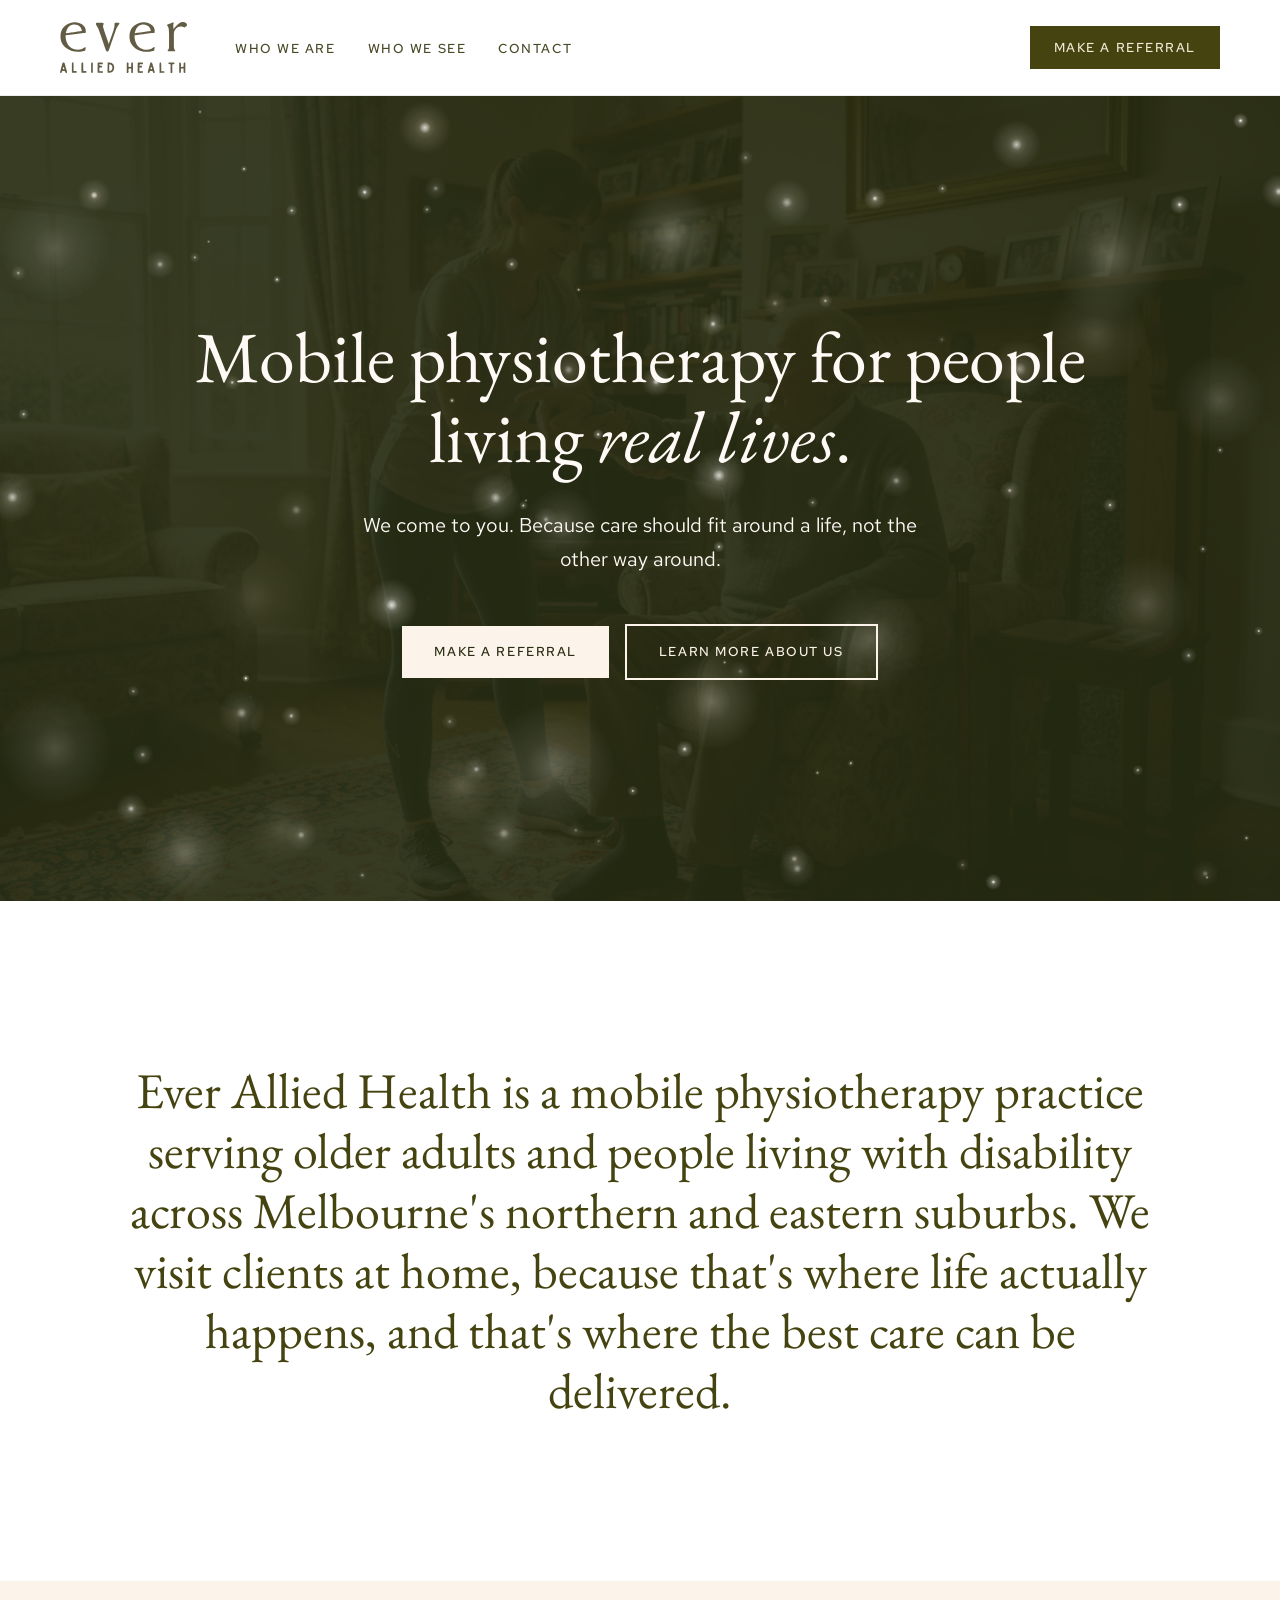
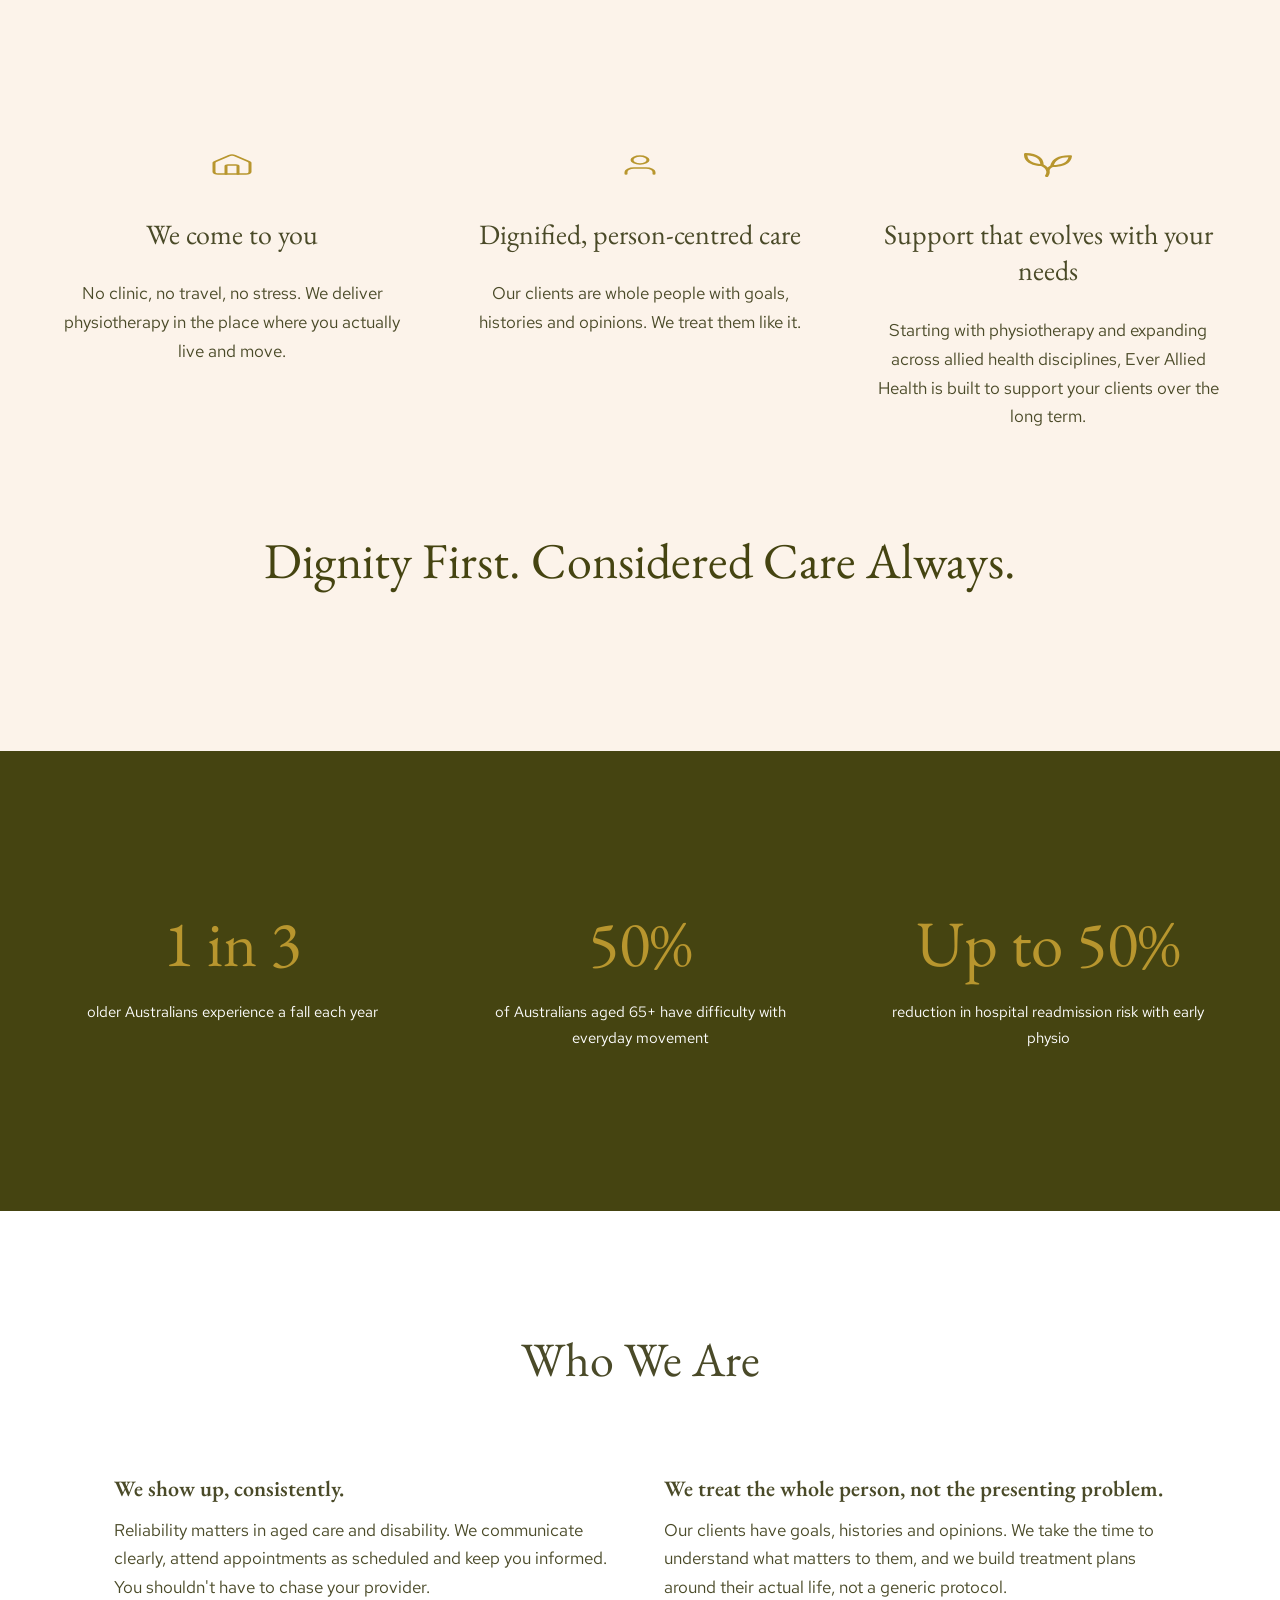
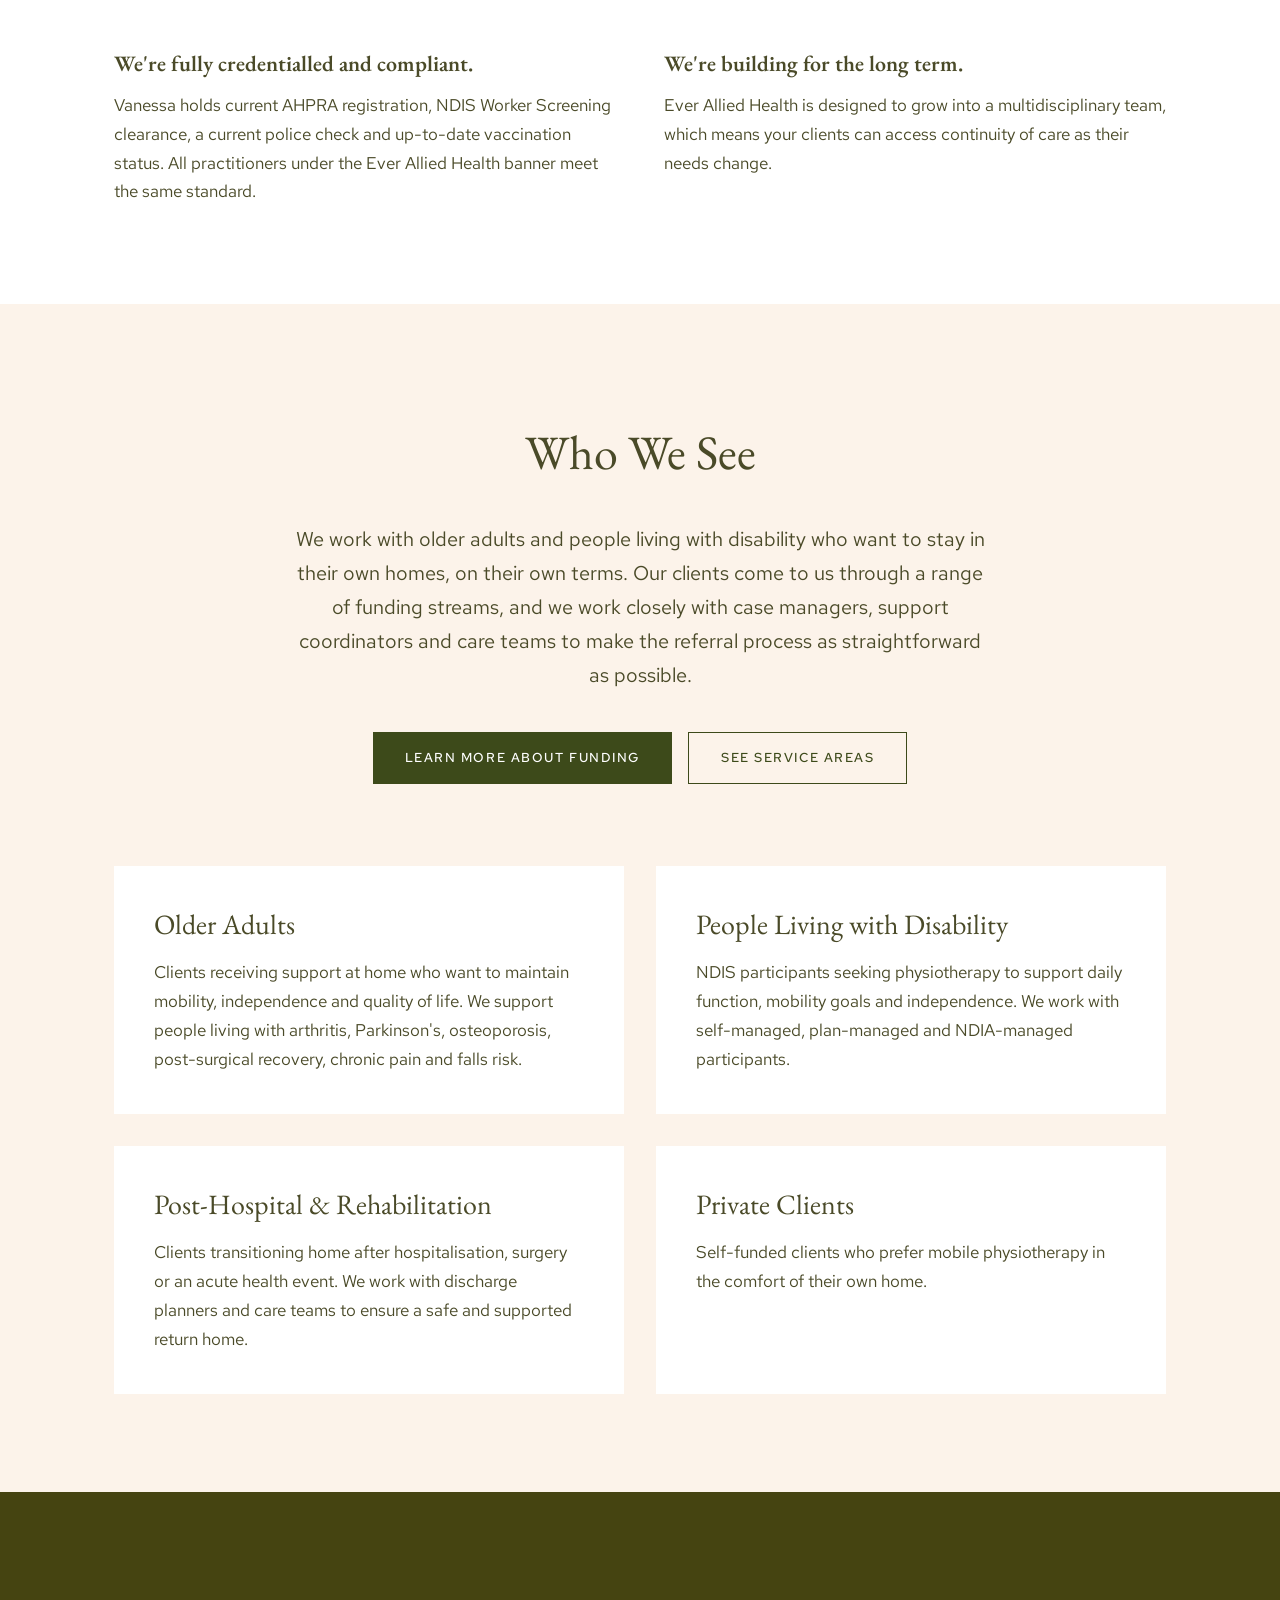
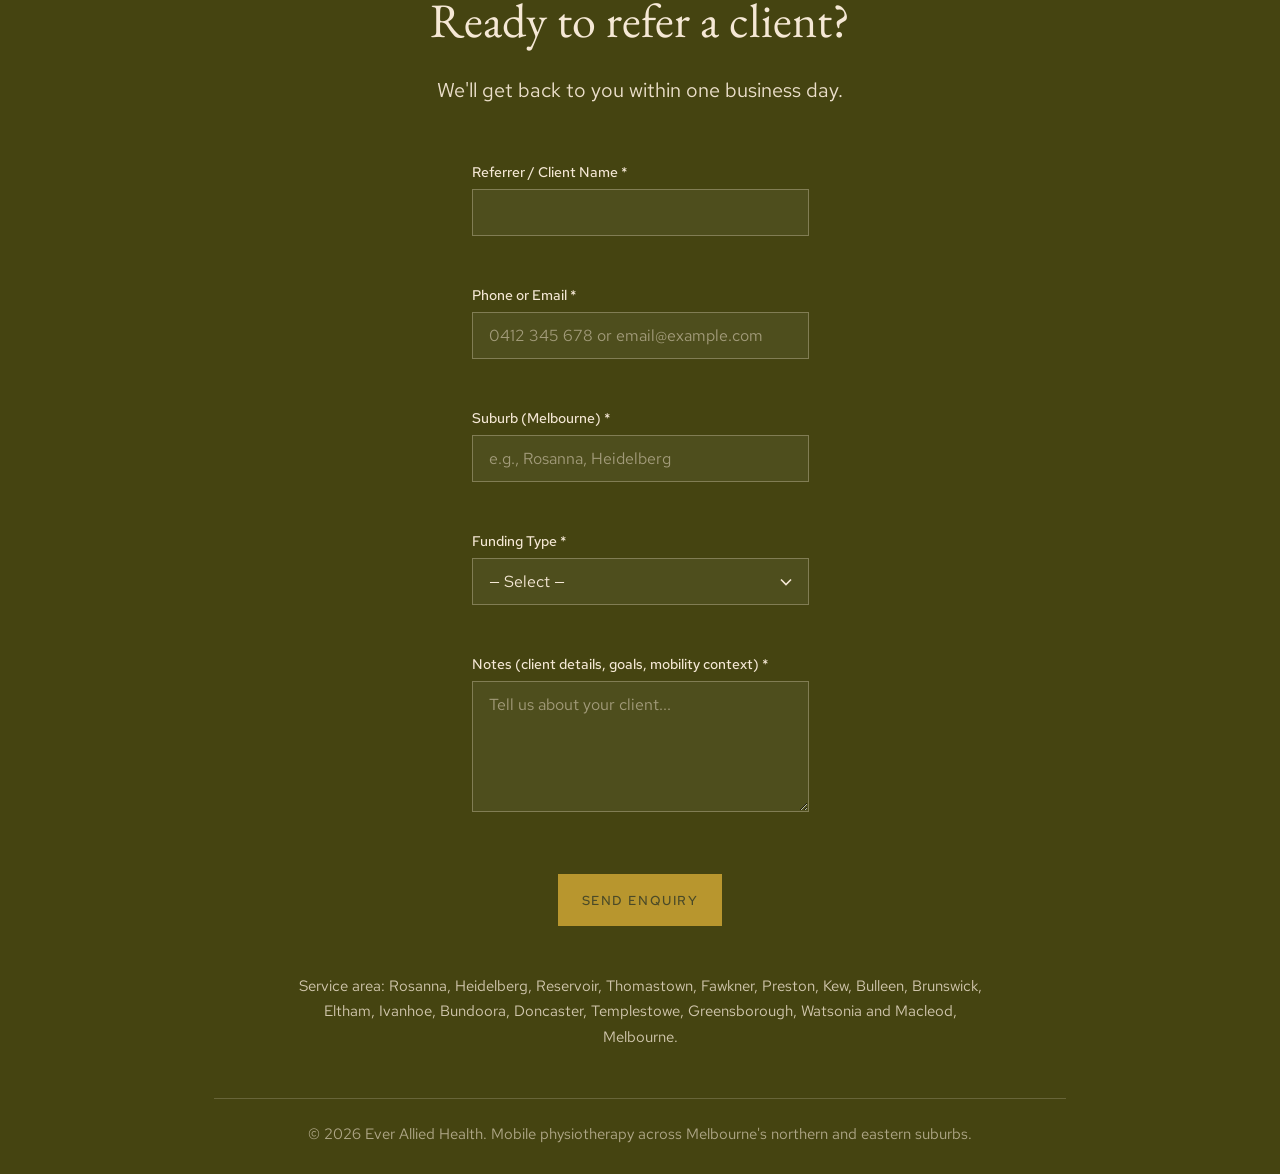
==== commit 86f97422: "Italicise "real lives" in hero heading Co-Authored-By: Claude Sonnet 4.6 <noreply@anthropic.com>" ====
--- a/index.html
+++ b/index.html
@@ -330,7 +330,7 @@
       <canvas id="hero-canvas" class="hero-canvas" aria-hidden="true"></canvas>
 
       <div class="hero-content">
-        <h1>Mobile physiotherapy for people living real lives.</h1>
+        <h1>Mobile physiotherapy for people living <em>real lives</em>.</h1>
         <p class="hero-tagline">We come to you. Because care should fit around a life, not the other way around.</p>
         <div class="hero-ctas">
           <a href="contact.html" class="btn-primary">Make a Referral</a>
--- a/styles.css
+++ b/styles.css
@@ -1373,8 +1373,8 @@
   .who-we-see-header { gap: 32px; }
   .client-grid { grid-template-columns: 1fr; gap: 16px; }
   .who-we-see-intro { font-size: 17px; }
-  .who-we-see-buttons { flex-direction: column; align-items: center; }
-  .btn-wws-primary, .btn-wws-outline { width: 100%; max-width: 280px; }
+  .who-we-see-buttons { flex-direction: column; align-items: stretch; }
+  .btn-wws-primary, .btn-wws-outline { width: 100%; max-width: none; }
 
   /* Funding */
   .funding { padding: 72px 24px; }
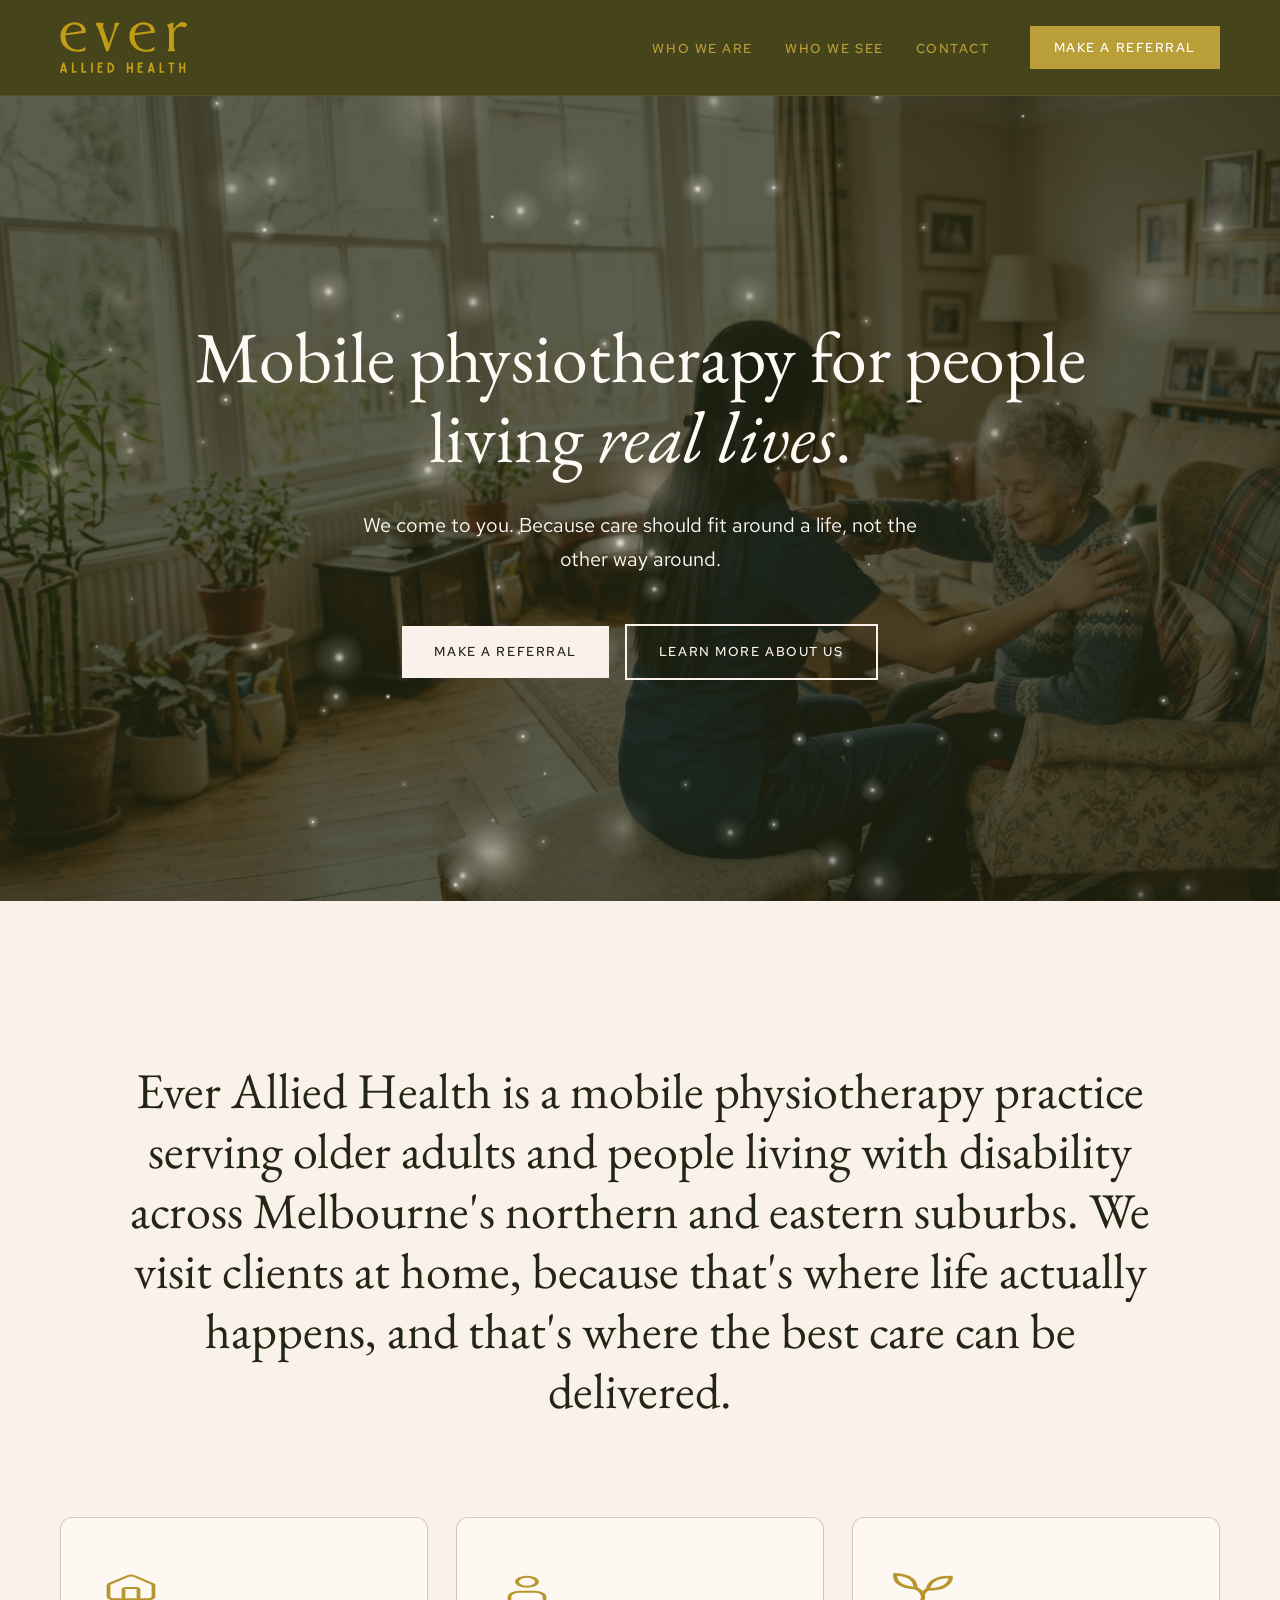
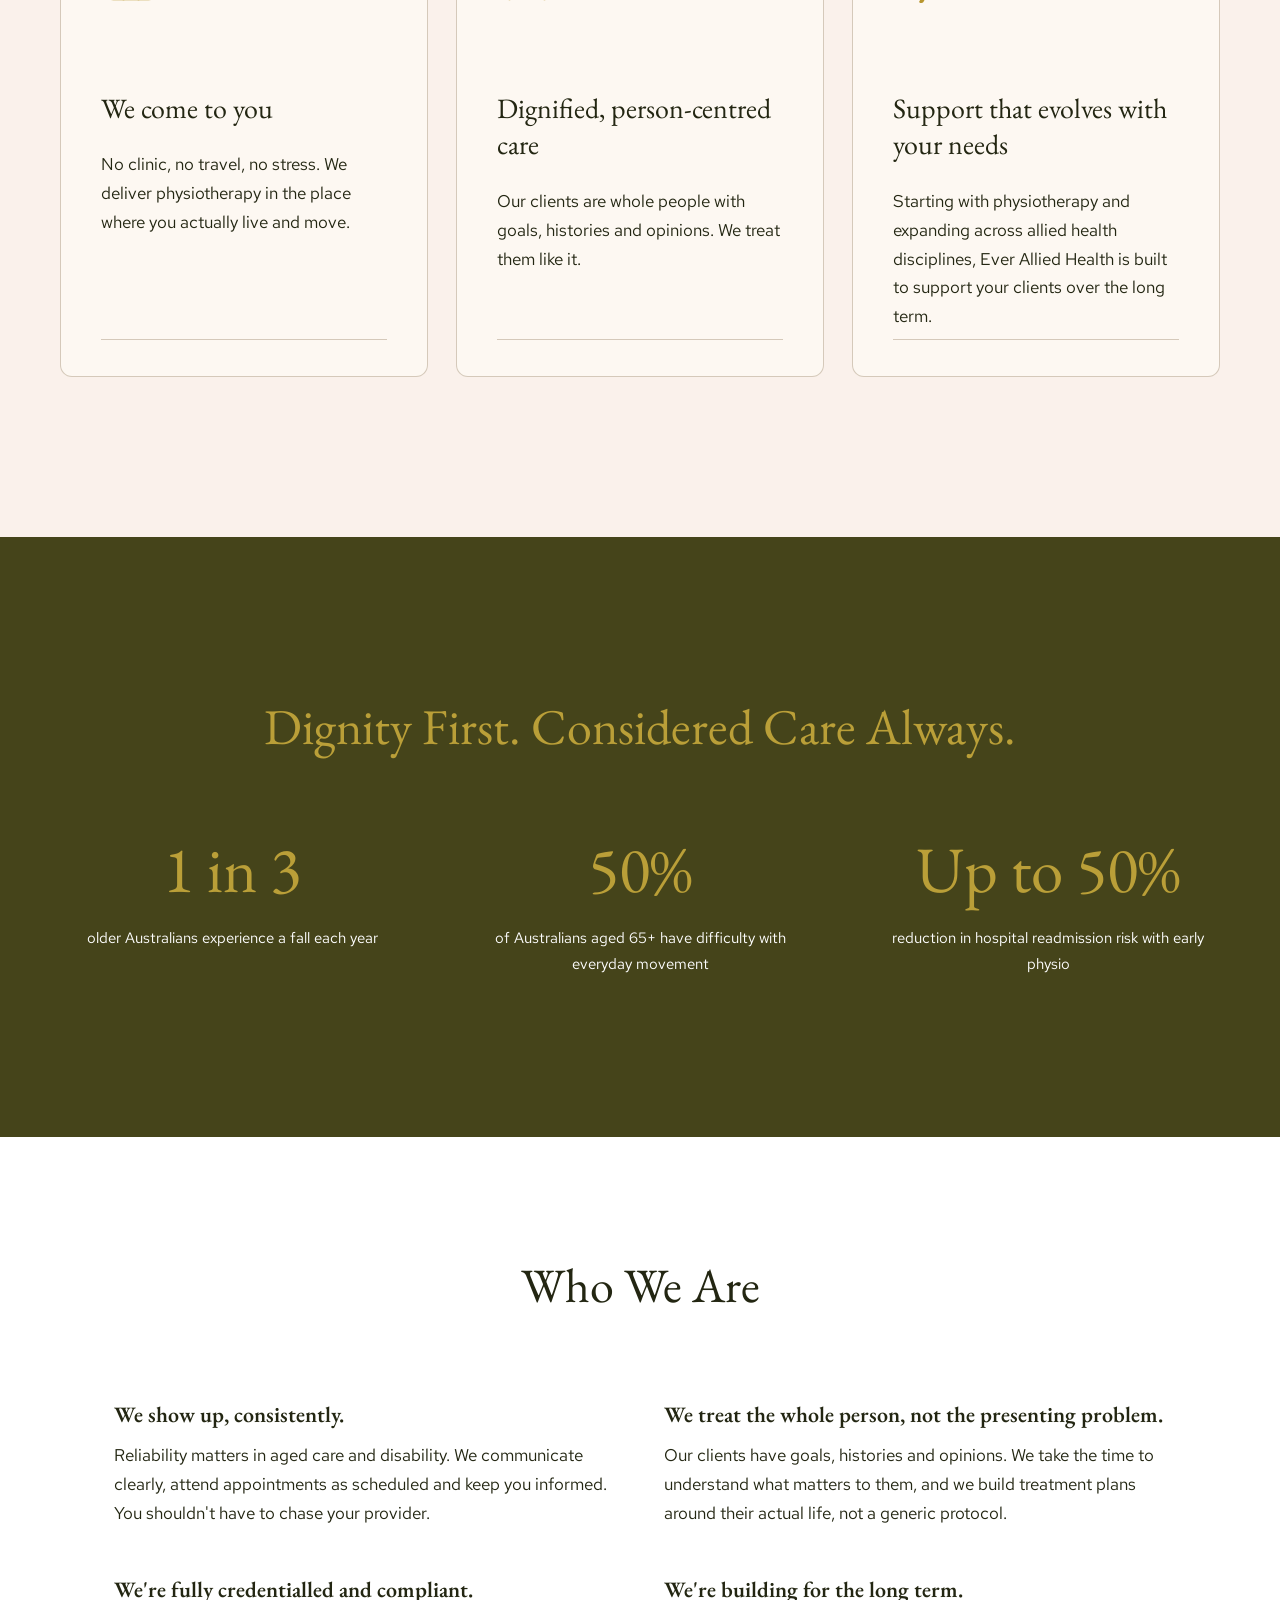
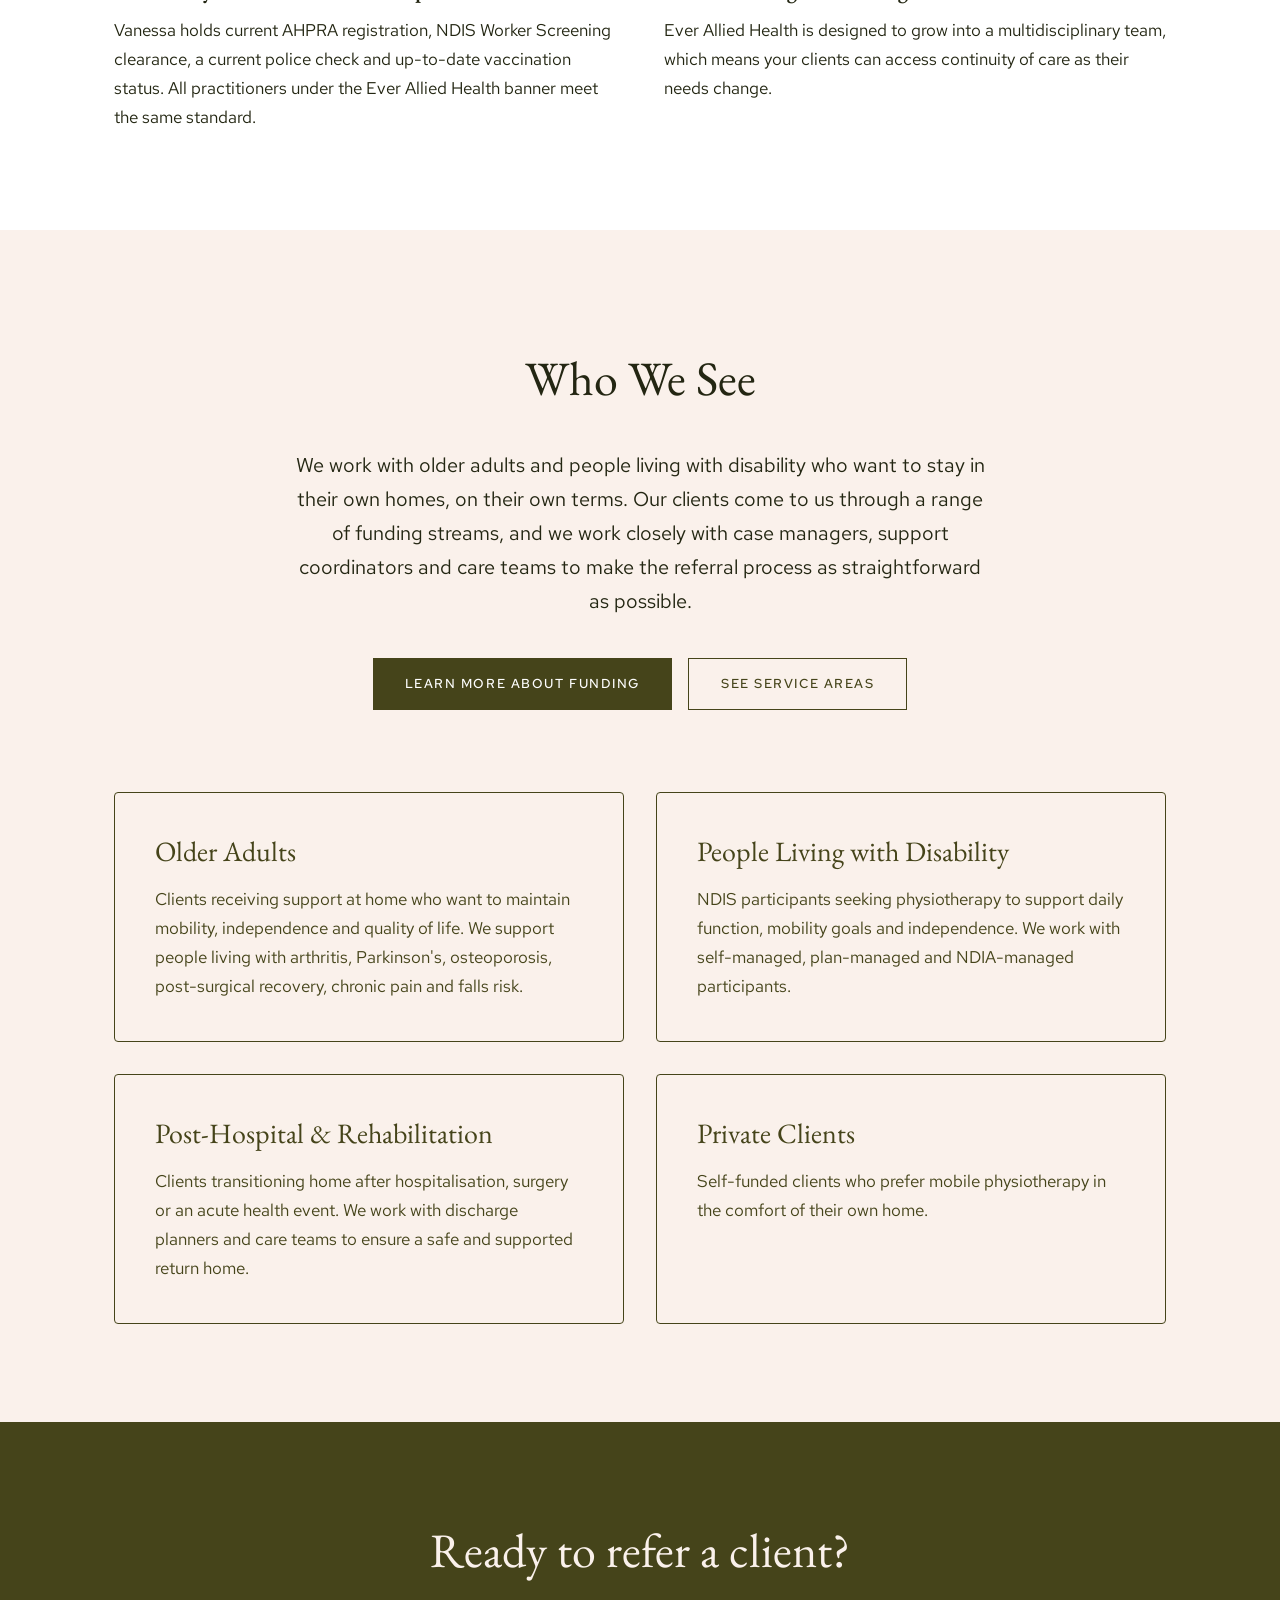
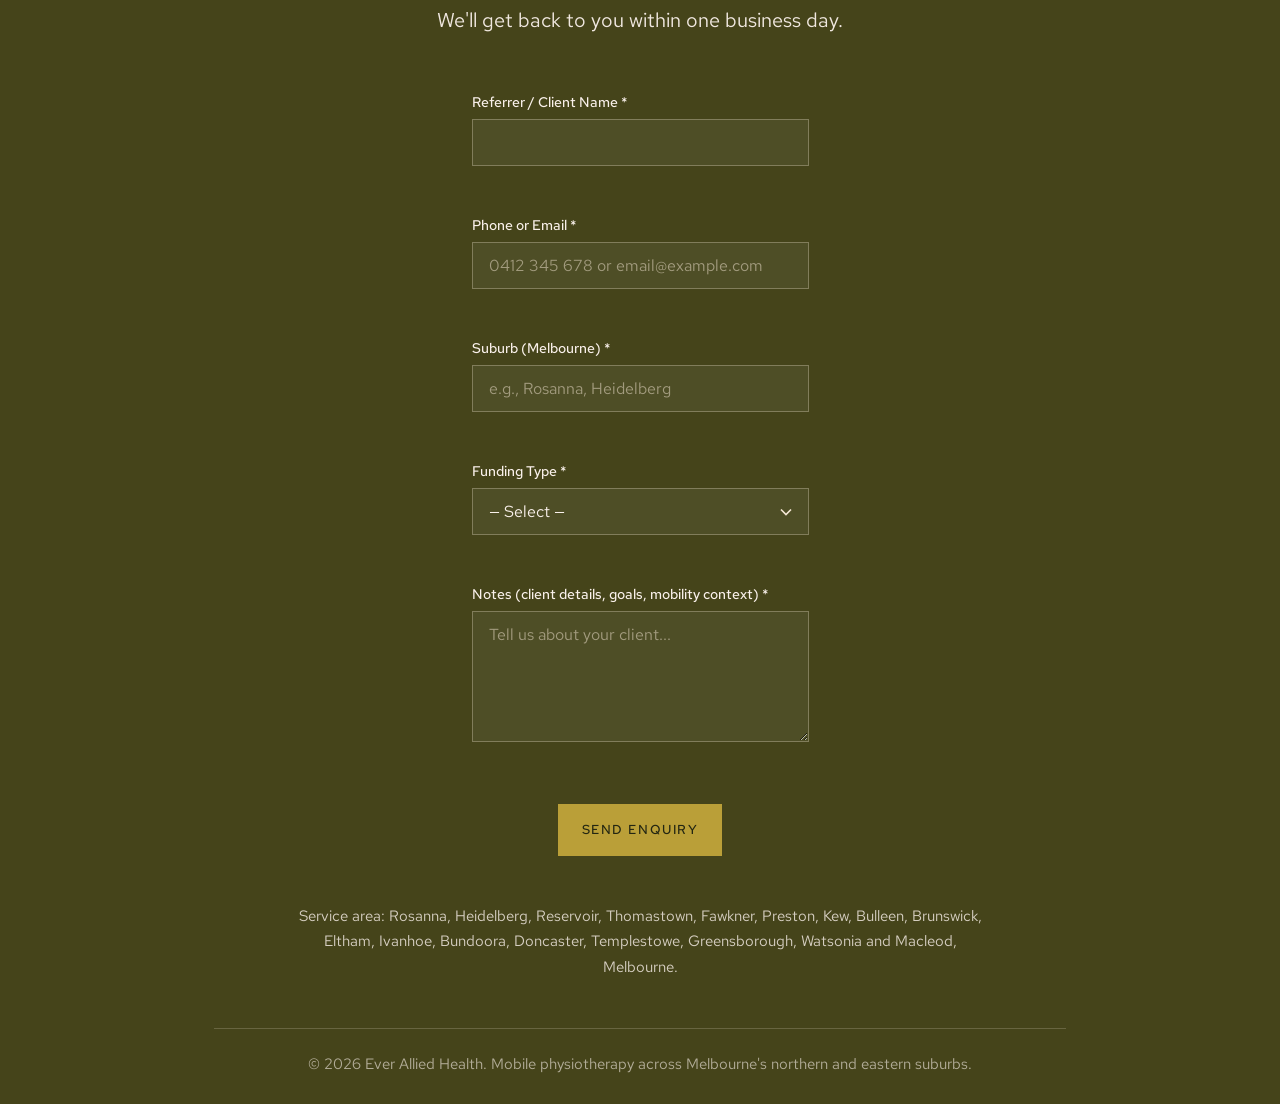
==== commit 9857481b: "Redesign values cards, nav, stats, and Who We See section - Nav: right-align links + CTA across all " ====
--- a/index.html
+++ b/index.html
@@ -280,11 +280,15 @@
   <header class="site-nav" id="site-nav">
     <div class="nav-inner">
 
-      <!-- Logo + nav links -->
+      <!-- Logo -->
       <div class="nav-left">
         <a href="#hero" class="nav-logo" aria-label="Ever Allied Health — mobile physiotherapy Melbourne">
           <img src="assets/logo.svg" alt="Ever Allied Health — mobile physiotherapy Melbourne" />
         </a>
+      </div>
+
+      <!-- Nav links + CTA -->
+      <div class="nav-right desktop-only">
         <nav aria-label="Main navigation">
           <ul class="nav-links">
             <li><a href="who-we-are.html">Who We Are</a></li>
@@ -292,10 +296,8 @@
             <li><a href="contact.html">Contact</a></li>
           </ul>
         </nav>
-      </div>
-
-      <!-- Desktop CTA -->
-      <a href="contact.html" class="nav-cta desktop-only">Make a referral</a>
+        <a href="contact.html" class="nav-cta">Make a referral</a>
+      </div>
 
       <!-- Hamburger (mobile) -->
       <button class="nav-hamburger" id="nav-hamburger" aria-label="Toggle navigation" aria-expanded="false">
@@ -342,17 +344,11 @@
 
 
     <!-- ====================================================================
-         INTRO TEXT
-         ==================================================================== -->
-    <section class="intro-text" aria-label="About Ever Allied Health">
-      <p>Ever Allied Health is a mobile physiotherapy practice serving older adults and people living with disability across Melbourne's northern and eastern suburbs. We visit clients at home, because that's where life actually happens, and that's where the best care can be delivered.</p>
-    </section>
-
-
-    <!-- ====================================================================
          VALUES
          ==================================================================== -->
     <section class="values" aria-label="Our values">
+
+      <p class="values-intro">Ever Allied Health is a mobile physiotherapy practice serving older adults and people living with disability across Melbourne's northern and eastern suburbs. We visit clients at home, because that's where life actually happens, and that's where the best care can be delivered.</p>
 
       <div class="values-grid">
 
@@ -385,8 +381,6 @@
 
       </div>
 
-      <p class="values-tagline">Dignity First. Considered Care Always.</p>
-
     </section>
 
 
@@ -395,19 +389,25 @@
          ==================================================================== -->
     <section class="stats" aria-label="Why physiotherapy matters">
 
-      <div class="stat-block">
-        <span class="stat-number">1 in 3</span>
-        <p>older Australians experience a fall each year</p>
-      </div>
-
-      <div class="stat-block">
-        <span class="stat-number">50%</span>
-        <p>of Australians aged 65+ have difficulty with everyday movement</p>
-      </div>
-
-      <div class="stat-block">
-        <span class="stat-number">Up to 50%</span>
-        <p>reduction in hospital readmission risk with early physio</p>
+      <p class="values-tagline">Dignity First. Considered Care Always.</p>
+
+      <div class="stats-row">
+
+        <div class="stat-block">
+          <span class="stat-number">1 in 3</span>
+          <p>older Australians experience a fall each year</p>
+        </div>
+
+        <div class="stat-block">
+          <span class="stat-number">50%</span>
+          <p>of Australians aged 65+ have difficulty with everyday movement</p>
+        </div>
+
+        <div class="stat-block">
+          <span class="stat-number">Up to 50%</span>
+          <p>reduction in hospital readmission risk with early physio</p>
+        </div>
+
       </div>
 
     </section>
@@ -468,27 +468,27 @@
 
         <div class="client-grid">
 
-          <div class="client-card">
-            <h3>Older Adults</h3>
-            <p>Clients receiving support at home who want to maintain mobility, independence and quality of life. We support people living with arthritis, Parkinson's, osteoporosis, post-surgical recovery, chronic pain and falls risk.</p>
+            <div class="client-card">
+              <h3>Older Adults</h3>
+              <p>Clients receiving support at home who want to maintain mobility, independence and quality of life. We support people living with arthritis, Parkinson's, osteoporosis, post-surgical recovery, chronic pain and falls risk.</p>
+            </div>
+
+            <div class="client-card">
+              <h3>People Living with Disability</h3>
+              <p>NDIS participants seeking physiotherapy to support daily function, mobility goals and independence. We work with self-managed, plan-managed and NDIA-managed participants.</p>
+            </div>
+
+            <div class="client-card">
+              <h3>Post-Hospital &amp; Rehabilitation</h3>
+              <p>Clients transitioning home after hospitalisation, surgery or an acute health event. We work with discharge planners and care teams to ensure a safe and supported return home.</p>
+            </div>
+
+            <div class="client-card">
+              <h3>Private Clients</h3>
+              <p>Self-funded clients who prefer mobile physiotherapy in the comfort of their own home.</p>
+            </div>
+
           </div>
-
-          <div class="client-card">
-            <h3>People Living with Disability</h3>
-            <p>NDIS participants seeking physiotherapy to support daily function, mobility goals and independence. We work with self-managed, plan-managed and NDIA-managed participants.</p>
-          </div>
-
-          <div class="client-card">
-            <h3>Post-Hospital &amp; Rehabilitation</h3>
-            <p>Clients transitioning home after hospitalisation, surgery or an acute health event. We work with discharge planners and care teams to ensure a safe and supported return home.</p>
-          </div>
-
-          <div class="client-card">
-            <h3>Private Clients</h3>
-            <p>Self-funded clients who prefer mobile physiotherapy in the comfort of their own home.</p>
-          </div>
-
-        </div>
 
       </div>
     </section>
--- a/styles.css
+++ b/styles.css
@@ -10,12 +10,12 @@
    -------------------------------------------------------------------------- */
 :root {
   /* Brand colours */
-  --color-dark-green:  #454411;
-  --color-olive:       #454411;
-  --color-olive-mid:   #4a4a28;
-  --color-gold:        #b8962e;
-  --color-cream:       #f5e8d5;
-  --color-cream-mid:   #f0e4d0;
+  --color-dark-green:  #45441a;
+  --color-olive:       #232612;
+  --color-olive-mid:   #232612;
+  --color-gold:        #ba9f38;
+  --color-cream:       #faf1eb;
+  --color-cream-mid:   #fdf8f6;
   --color-white:       #ffffff;
 
   /* Fonts */
@@ -128,15 +128,15 @@
   top: 0;
   z-index: 100;
   width: 100%;
-  background: rgba(255, 255, 255, 0.95);
-  border-bottom: 1px solid rgba(74, 74, 40, 0.10);
+  background: var(--color-dark-green);
+  border-bottom: 1px solid rgba(255, 255, 255, 0.08);
   backdrop-filter: blur(8px);
   -webkit-backdrop-filter: blur(8px);
   transition: box-shadow 0.2s ease;
 }
 
 .site-nav.scrolled {
-  box-shadow: 0 2px 16px rgba(61, 74, 26, 0.08);
+  box-shadow: 0 2px 16px rgba(0, 0, 0, 0.25);
 }
 
 .nav-inner {
@@ -152,7 +152,12 @@
 .nav-left {
   display: flex;
   align-items: center;
-  gap: 48px;
+}
+
+.nav-right {
+  display: flex;
+  align-items: center;
+  gap: 40px;
 }
 
 /* SVG has preserveAspectRatio="none" — must set both dimensions explicitly */
@@ -172,7 +177,7 @@
   font-family: var(--font-sans);
   font-size: 13px;
   font-weight: 500;
-  color: var(--color-olive-mid);
+  color: var(--color-gold);
   text-transform: uppercase;
   letter-spacing: 1.56px;
   line-height: 1.5;
@@ -185,8 +190,8 @@
 
 .nav-cta {
   display: inline-block;
-  background: var(--color-dark-green);
-  color: var(--color-cream);
+  background: var(--color-gold);
+  color: #ffffff;
   font-family: var(--font-sans);
   font-size: 13px;
   font-weight: 500;
@@ -200,7 +205,7 @@
 }
 
 .nav-cta:hover {
-  background: var(--color-olive);
+  background: #a08530;
 }
 
 /* Hamburger (mobile only) */
@@ -221,7 +226,7 @@
   display: block;
   width: 100%;
   height: 2px;
-  background: var(--color-olive-mid);
+  background: var(--color-gold);
   transition: transform 0.25s, opacity 0.25s;
 }
 
@@ -236,8 +241,8 @@
   top: var(--nav-height);
   left: 0;
   right: 0;
-  background: rgba(255,255,255,0.98);
-  border-top: 1px solid rgba(74,74,40,0.10);
+  background: var(--color-dark-green);
+  border-top: 1px solid rgba(255,255,255,0.08);
   padding: 32px 40px 40px;
   z-index: 99;
   flex-direction: column;
@@ -260,9 +265,9 @@
   font-weight: 500;
   text-transform: uppercase;
   letter-spacing: 1.56px;
-  color: var(--color-olive-mid);
+  color: var(--color-gold);
   padding: 8px 0;
-  border-bottom: 1px solid rgba(74,74,40,0.08);
+  border-bottom: 1px solid rgba(255,255,255,0.08);
 }
 
 .nav-mobile-menu .nav-cta {
@@ -282,15 +287,15 @@
   align-items: center;
   justify-content: center;
   overflow: hidden;
-  background: rgb(39, 44, 18);
+  background: #232612;
 }
 
 /* Background photo — 8% opacity over the dark green */
 .hero-bg-photo {
   position: absolute;
   inset: 0;
-  background: url('assets/hero-bg.jpg') center / cover no-repeat;
-  opacity: 0.08;
+  background: url('assets/vanessa-hero.png') center / cover no-repeat;
+  opacity: 0.25;
   z-index: 0;
 }
 
@@ -341,8 +346,8 @@
 
 .btn-primary {
   display: inline-block;
-  background: #fcf3ea;
-  color: #272c12;
+  background: #faf1eb;
+  color: #232612;
   font-family: var(--font-sans);
   font-size: 13px;
   font-weight: 500;
@@ -355,12 +360,12 @@
   white-space: nowrap;
 }
 
-.btn-primary:hover { background: #e8ddd0; }
+.btn-primary:hover { background: #e5d0a1; }
 
 .btn-outline-white {
   display: inline-block;
-  border: 2px solid #fcf3ea;
-  color: #fcf3ea;
+  border: 2px solid #faf1eb;
+  color: #faf1eb;
   font-family: var(--font-sans);
   font-size: 13px;
   font-weight: 500;
@@ -380,15 +385,7 @@
 /* --------------------------------------------------------------------------
    Intro Text (large centred paragraph)
    -------------------------------------------------------------------------- */
-.intro-text {
-  background: var(--color-white);
-  padding: var(--section-pad-v) 24px;
-  display: flex;
-  align-items: center;
-  justify-content: center;
-}
-
-.intro-text p {
+.values-intro {
   font-family: var(--font-serif);
   font-size: 50px;
   font-weight: 400;
@@ -396,23 +393,24 @@
   color: var(--color-olive);
   text-align: center;
   max-width: 1038px;
+  margin-bottom: 24px;
 }
 
 /* --------------------------------------------------------------------------
    Values Section
    -------------------------------------------------------------------------- */
 .values {
-  background: #fcf3ea;
+  background: #faf1eb;
   padding: var(--section-pad-v) 60px;
   display: flex;
   flex-direction: column;
   align-items: center;
-  gap: 100px;
+  gap: 72px;
 }
 
 .values-grid {
   display: flex;
-  gap: 64px;
+  gap: 28px;
   justify-content: center;
   flex-wrap: nowrap;
   width: 100%;
@@ -421,17 +419,35 @@
 .value-block {
   display: flex;
   flex-direction: column;
-  align-items: center;
-  gap: 27px;
+  align-items: flex-start;
+  gap: 24px;
   flex: 1 1 0;
-  max-width: 406px;
-  text-align: center;
+  max-width: 440px;
+  text-align: left;
+  background: #fdf8f2;
+  border: 1px solid rgba(180, 165, 140, 0.55);
+  border-radius: 12px;
+  padding: 40px;
+  position: relative;
+  min-height: 460px;
+}
+
+.value-block::after {
+  content: '';
+  display: block;
+  position: absolute;
+  bottom: 36px;
+  left: 40px;
+  right: 40px;
+  height: 1px;
+  background: rgba(180, 165, 140, 0.55);
 }
 
 .value-block .value-icon {
-  width: 48px;
-  height: 48px;
+  width: 60px;
+  height: 60px;
   flex-shrink: 0;
+  margin-bottom: 48px;
 }
 
 .value-block .value-icon img {
@@ -461,7 +477,7 @@
   font-size: 50px;
   font-weight: 400;
   line-height: 1.2;
-  color: var(--color-olive);
+  color: var(--color-gold);
   text-align: center;
   max-width: 1038px;
 }
@@ -473,11 +489,19 @@
   background: var(--color-dark-green);
   padding: var(--section-pad-v) 60px;
   display: flex;
+  flex-direction: column;
+  align-items: center;
+  gap: 80px;
+  text-align: center;
+}
+
+.stats-row {
+  display: flex;
   gap: 64px;
   justify-content: center;
-  align-items: flex-start; /* top-align so all numbers sit at same level */
-  flex-wrap: nowrap; /* prevent stacking on 14" MacBook */
-  text-align: center;
+  align-items: flex-start;
+  flex-wrap: nowrap;
+  width: 100%;
 }
 
 .stat-block {
@@ -685,7 +709,7 @@
 .img-placeholder {
   width: 100%;
   height: 100%;
-  background: #e8e0d0;
+  background: #fdf8f6;
   display: flex;
   align-items: center;
   justify-content: center;
@@ -754,7 +778,7 @@
    Who We See
    -------------------------------------------------------------------------- */
 .who-we-see {
-  background: #fcf3ea;
+  background: #faf1eb;
   padding: 120px 24px;
 }
 
@@ -796,7 +820,7 @@
   display: inline-flex;
   align-items: center;
   justify-content: center;
-  background: #3d4a1a;
+  background: #45441a;
   color: #ffffff;
   font-family: var(--font-sans);
   font-size: 13px;
@@ -815,8 +839,8 @@
   display: inline-flex;
   align-items: center;
   justify-content: center;
-  border: 1px solid #3d4a1a;
-  color: #3d4a1a;
+  border: 1px solid #45441a;
+  color: #45441a;
   font-family: var(--font-sans);
   font-size: 13px;
   font-weight: 500;
@@ -829,7 +853,7 @@
 }
 
 .btn-wws-outline:hover {
-  background: #3d4a1a;
+  background: #45441a;
   color: #ffffff;
 }
 
@@ -840,8 +864,9 @@
 }
 
 .client-card {
-  background: var(--color-white);
-  padding: 40px 40px 40px;
+  border: 1px solid var(--color-dark-green);
+  border-radius: 4px;
+  padding: 40px;
   display: flex;
   flex-direction: column;
   gap: 16px;
@@ -852,7 +877,7 @@
   font-size: 28px;
   font-weight: 400;
   line-height: 1.3;
-  color: var(--color-olive-mid);
+  color: var(--color-dark-green);
 }
 
 .client-card p {
@@ -860,7 +885,7 @@
   font-size: 17px;
   font-weight: 400;
   line-height: 1.7;
-  color: var(--color-olive-mid);
+  color: var(--color-dark-green);
 }
 
 /* --------------------------------------------------------------------------
@@ -1206,7 +1231,7 @@
 .form-group input.form-field-error,
 .form-group select.form-field-error,
 .form-group textarea.form-field-error {
-  border-color: #b8962e;
+  border-color: #ba9f38;
   background: rgba(184, 150, 46, 0.1);
 }
 
@@ -1288,9 +1313,9 @@
   .nav-inner { padding: 0 32px; }
 
   .hero-content h1 { font-size: 56px; }
-  .intro-text p { font-size: 38px; }
+  .values-intro { font-size: 38px; }
   .values-tagline { font-size: 38px; }
-  .values-grid { gap: 40px; }
+  .values-grid { gap: 24px; }
   .values { padding: 100px 40px; gap: 72px; }
   .stats { padding: 100px 40px; gap: 60px; }
 
@@ -1317,29 +1342,30 @@
   /* Nav */
   .nav-inner { padding: 0 24px; height: 72px; }
   .nav-links { display: none; }
-  .nav-cta.desktop-only { display: none; }
+  .nav-right.desktop-only { display: none; }
   .nav-hamburger { display: flex; }
   .nav-mobile-menu { display: flex; }
 
   /* Hero */
+  .hero-bg-photo { background-position: 70% center; }
   .hero-content h1 { font-size: 40px; }
   .hero-content .hero-tagline { font-size: 17px; }
   .hero-content { padding: 80px 24px; }
   .btn-primary, .btn-outline-white { padding: 14px 20px; font-size: 12px; height: auto; }
 
   /* Intro text */
-  .intro-text { padding: 72px 24px; }
-  .intro-text p { font-size: 28px; }
+  .values-intro { font-size: 28px; }
 
   /* Values */
   .values { padding: 72px 24px; gap: 56px; }
-  .values-grid { flex-direction: column; align-items: center; flex-wrap: wrap; gap: 48px; }
-  .value-block { flex: none; max-width: 100%; }
+  .values-grid { flex-direction: column; align-items: center; flex-wrap: wrap; gap: 24px; }
+  .value-block { flex: none; width: 100%; max-width: 560px; min-height: unset; }
+  .value-block::after { bottom: 28px; left: 28px; right: 28px; }
   .values-tagline { font-size: 28px; }
-  .value-block { max-width: 100%; }
 
   /* Stats */
-  .stats { flex-direction: column; flex-wrap: wrap; padding: 72px 24px; gap: 48px; }
+  .stats { padding: 72px 24px; gap: 48px; }
+  .stats-row { flex-direction: column; flex-wrap: wrap; gap: 48px; }
   .stat-block { max-width: 100%; flex: none; width: 100%; }
   .stat-block .stat-number { font-size: 56px; white-space: normal; }
 
@@ -1407,7 +1433,7 @@
    ========================================================================== */
 @media (max-width: 480px) {
   .hero-content h1 { font-size: 32px; }
-  .intro-text p { font-size: 22px; }
+  .values-intro { font-size: 22px; }
   .values-tagline { font-size: 22px; }
   .stat-block .stat-number { font-size: 48px; }
   .section-heading { font-size: 30px; }
@@ -1458,9 +1484,12 @@
 
 /* Value blocks */
 .value-block {
-  transition: transform 300ms cubic-bezier(0.4, 0, 0.2, 1);
-}
-.value-block:hover { transform: translateY(-5px); }
+  transition: transform 300ms cubic-bezier(0.4, 0, 0.2, 1), box-shadow 300ms cubic-bezier(0.4, 0, 0.2, 1);
+}
+.value-block:hover {
+  transform: translateY(-5px);
+  box-shadow: 0 12px 28px -8px rgba(69, 68, 17, 0.10);
+}
 
 /* Stat blocks */
 .stat-block {
@@ -1530,7 +1559,7 @@
               box-shadow 0.3s cubic-bezier(0.4, 0, 0.2, 1);
 }
 .btn-primary:hover {
-  background: #e8ddd0;
+  background: #e5d0a1;
   transform: translateY(-2px);
   box-shadow: 0 8px 20px -4px rgba(69, 68, 17, 0.20);
 }
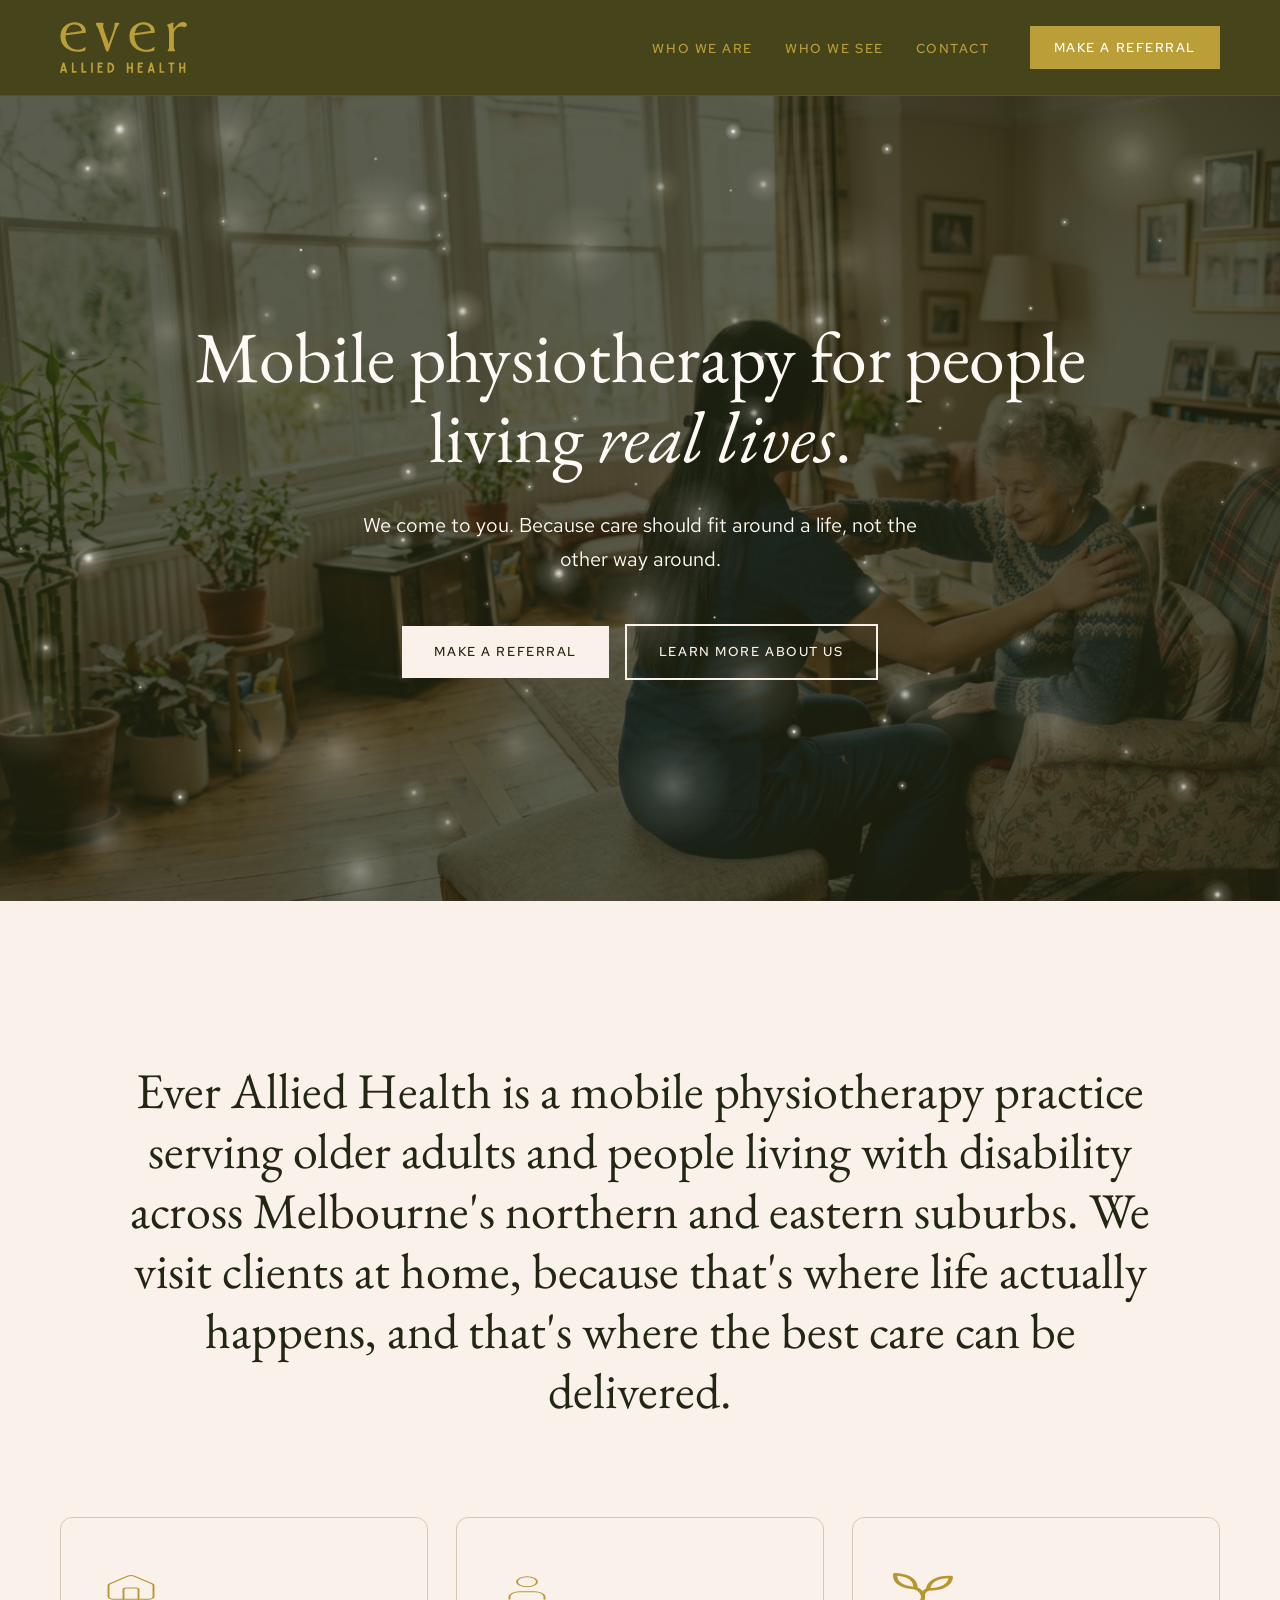
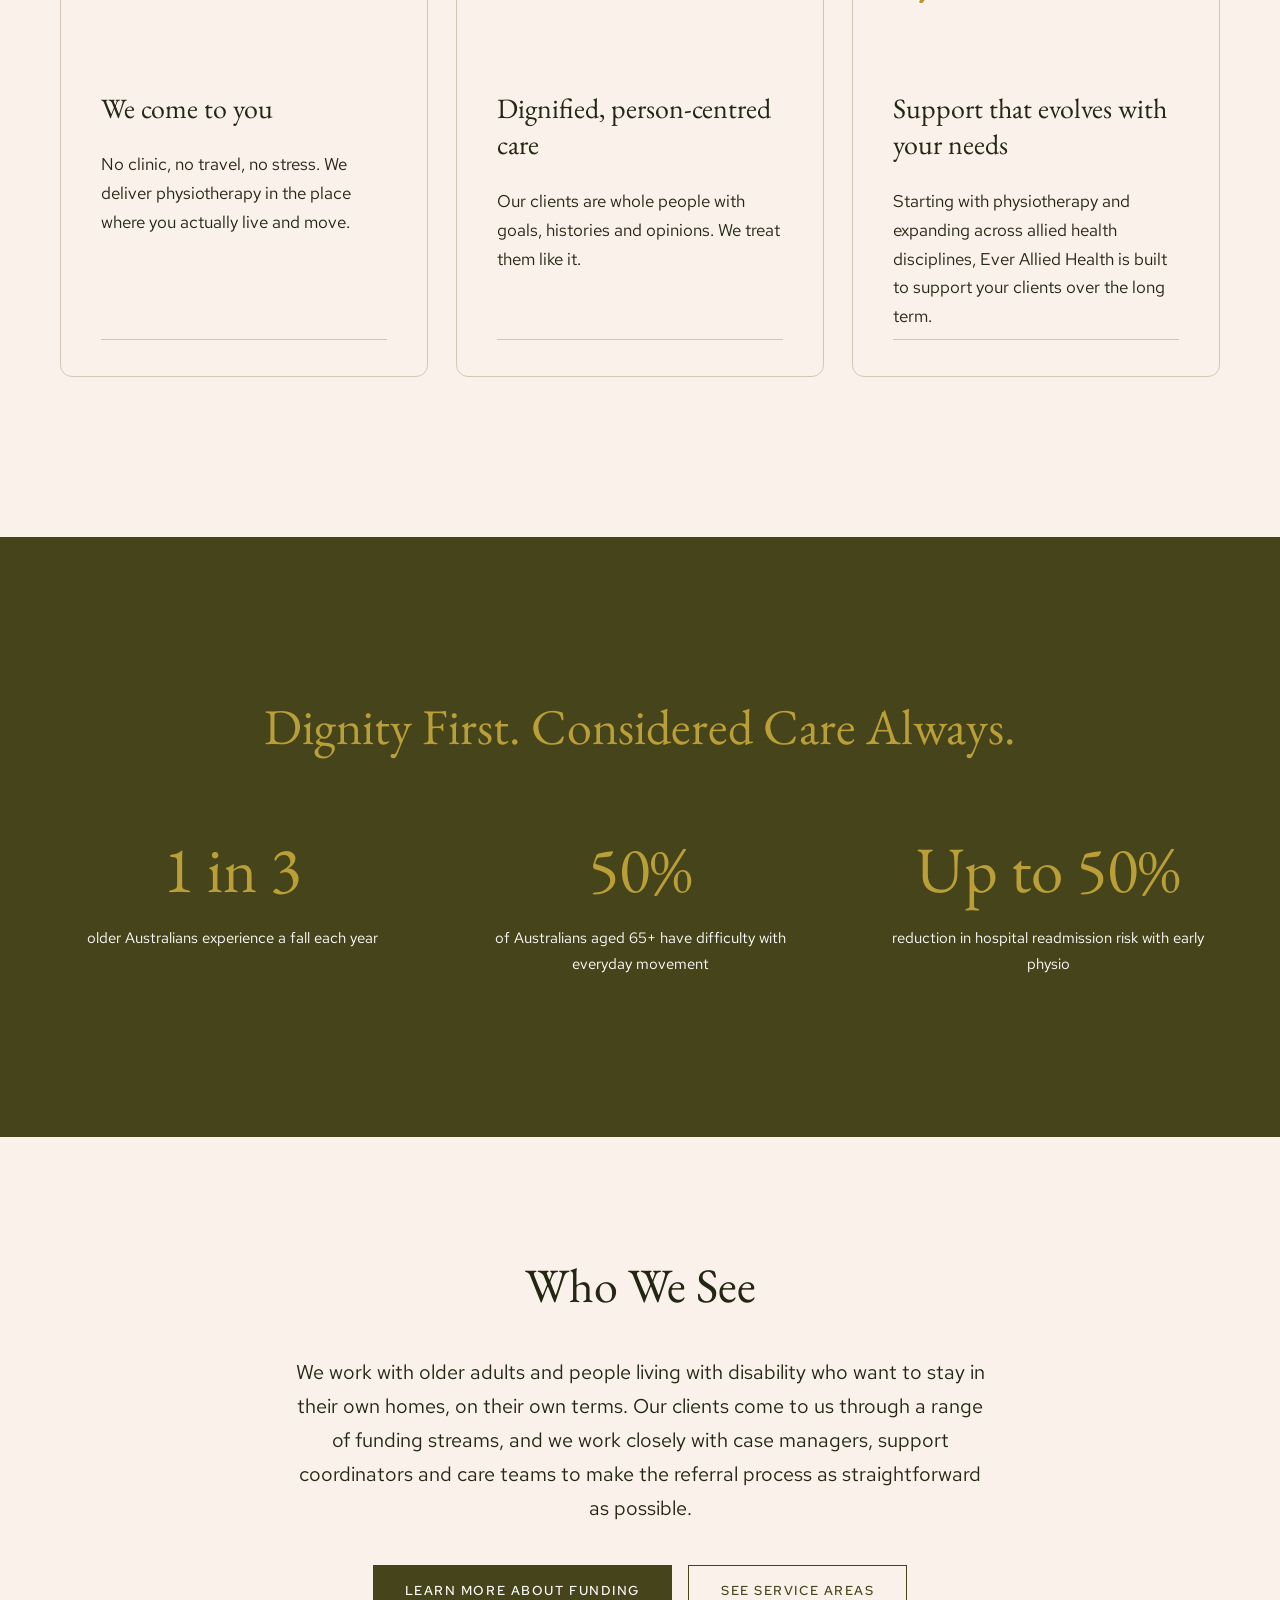
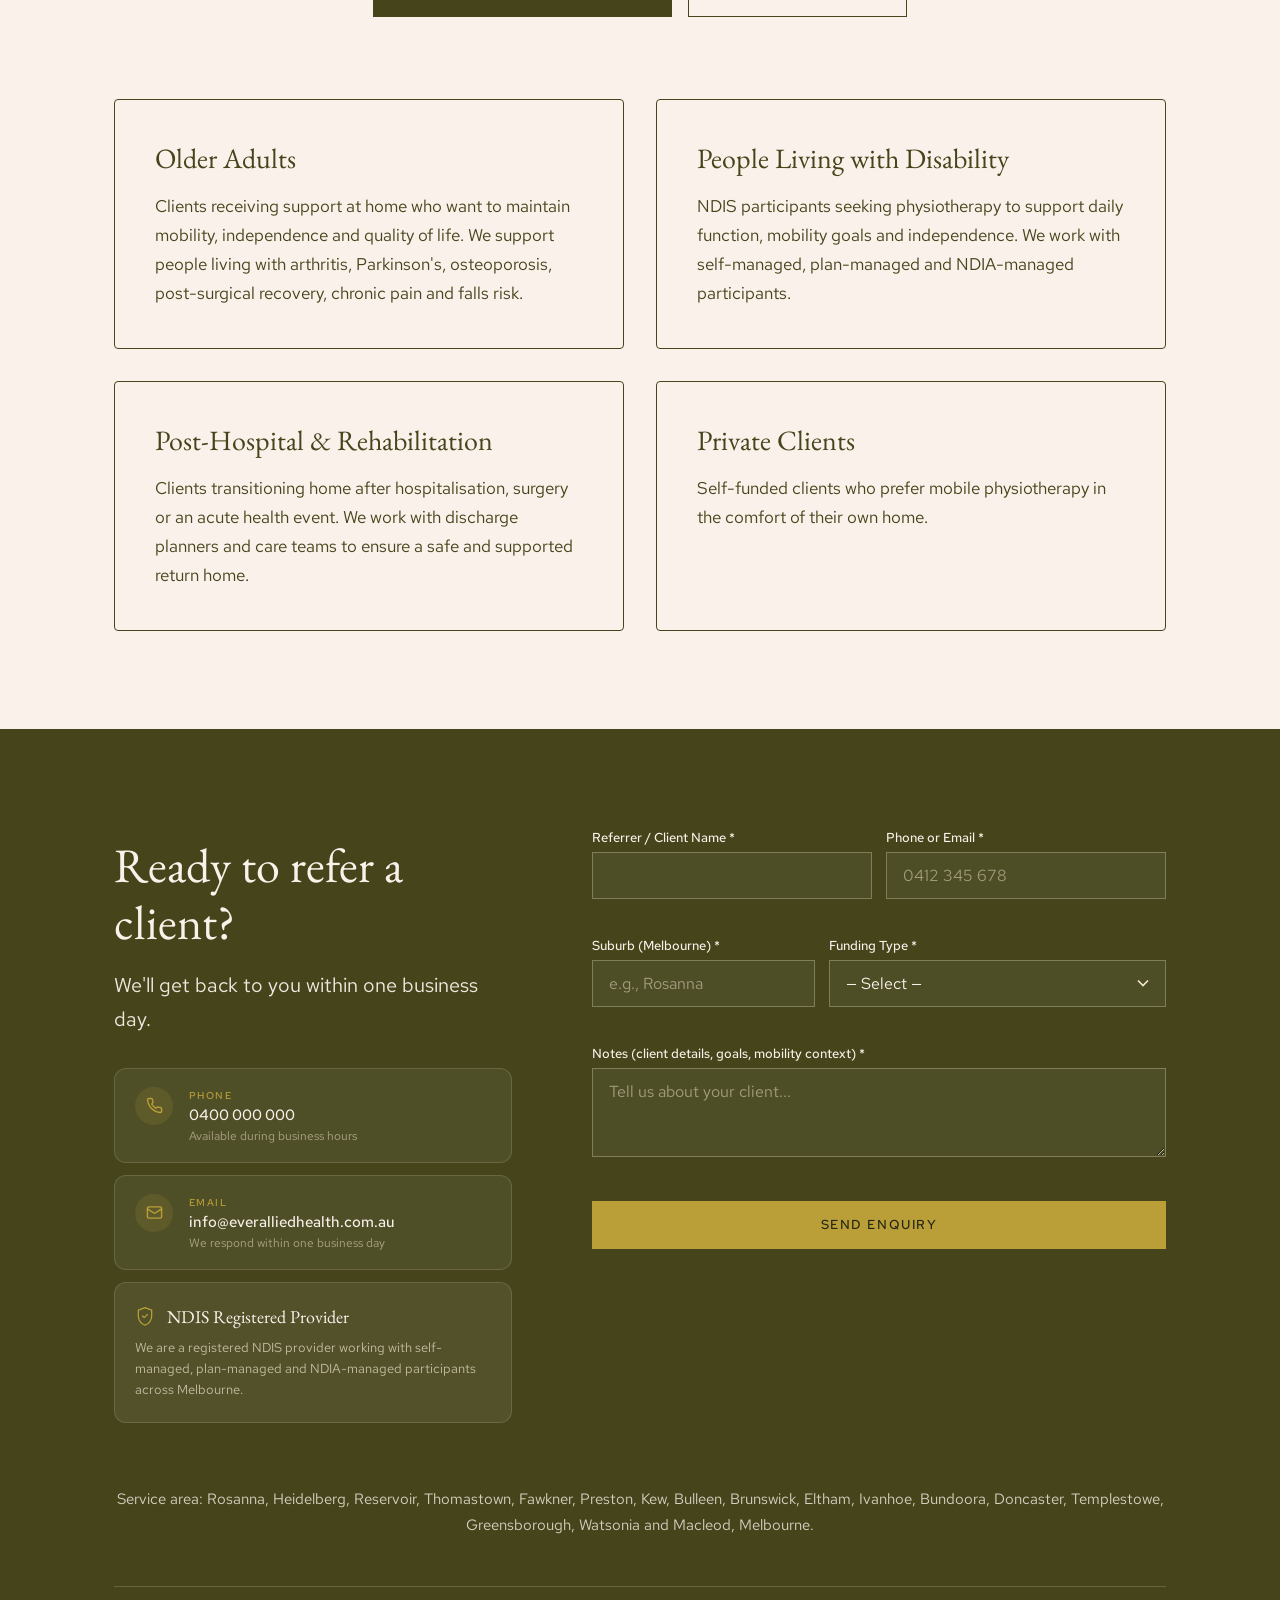
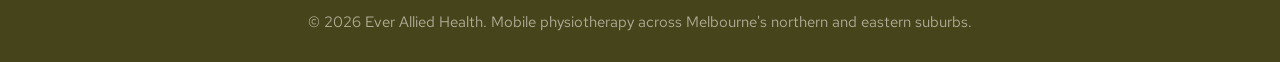
==== commit 97ca11fe: "Redesign contact footer, thin value card icons, and align brand colour - Two-column contact footer: " ====
--- a/index.html
+++ b/index.html
@@ -336,7 +336,7 @@
         <p class="hero-tagline">We come to you. Because care should fit around a life, not the other way around.</p>
         <div class="hero-ctas">
           <a href="contact.html" class="btn-primary">Make a Referral</a>
-          <a href="#who-we-are" class="btn-outline-white">Learn More About Us</a>
+          <a href="who-we-are.html" class="btn-outline-white">Learn More About Us</a>
         </div>
       </div>
 
@@ -410,44 +410,6 @@
 
       </div>
 
-    </section>
-
-
-    <!-- ====================================================================
-         WHO WE ARE
-         ==================================================================== -->
-    <section class="who-we-are" id="who-we-are" aria-label="Who we are">
-      <div class="container">
-
-        <h2 class="section-heading">Who We Are</h2>
-
-        <div>
-          <div class="feature-grid">
-
-            <div class="feature-block">
-              <h4>We show up, consistently.</h4>
-              <p>Reliability matters in aged care and disability. We communicate clearly, attend appointments as scheduled and keep you informed. You shouldn't have to chase your provider.</p>
-            </div>
-
-            <div class="feature-block">
-              <h4>We treat the whole person, not the presenting problem.</h4>
-              <p>Our clients have goals, histories and opinions. We take the time to understand what matters to them, and we build treatment plans around their actual life, not a generic protocol.</p>
-            </div>
-
-            <div class="feature-block">
-              <h4>We're fully credentialled and compliant.</h4>
-              <p>Vanessa holds current AHPRA registration, NDIS Worker Screening clearance, a current police check and up-to-date vaccination status. All practitioners under the Ever Allied Health banner meet the same standard.</p>
-            </div>
-
-            <div class="feature-block">
-              <h4>We're building for the long term.</h4>
-              <p>Ever Allied Health is designed to grow into a multidisciplinary team, which means your clients can access continuity of care as their needs change.</p>
-            </div>
-
-          </div>
-        </div>
-
-      </div>
     </section>
 
 
@@ -503,56 +465,111 @@
   <footer class="contact-footer" id="contact" aria-label="Contact and footer">
     <div class="container">
 
-      <h2 class="section-heading">Ready to refer a client?</h2>
-      <p class="contact-subtitle">We'll get back to you within one business day.</p>
-
-      <!-- Contact Form -->
-      <form id="contact-form" class="contact-form">
-        <div class="form-group">
-          <label for="name">Referrer / Client Name *</label>
-          <input type="text" id="name" name="name" required aria-required="true">
-          <span class="form-error"></span>
-        </div>
-
-        <div class="form-group">
-          <label for="contact">Phone or Email *</label>
-          <input type="text" id="contact" name="contact" required aria-required="true" placeholder="0412 345 678 or email@example.com">
-          <span class="form-error"></span>
-        </div>
-
-        <div class="form-group">
-          <label for="suburb">Suburb (Melbourne) *</label>
-          <input type="text" id="suburb" name="suburb" required aria-required="true" placeholder="e.g., Rosanna, Heidelberg">
-          <span class="form-error"></span>
-        </div>
-
-        <div class="form-group">
-          <label for="funding_type">Funding Type *</label>
-          <select id="funding_type" name="funding_type" required aria-required="true">
-            <option value="">— Select —</option>
-            <option value="Support at Home">Support at Home (SAH)</option>
-            <option value="NDIS">NDIS (plan-managed or self-managed)</option>
-            <option value="Private">Private</option>
-          </select>
-          <span class="form-error"></span>
-        </div>
-
-        <div class="form-group">
-          <label for="notes">Notes (client details, goals, mobility context) *</label>
-          <textarea id="notes" name="notes" required aria-required="true" rows="5" placeholder="Tell us about your client..."></textarea>
-          <span class="form-error"></span>
-        </div>
-
-        <button type="submit" class="btn-gold">Send Enquiry</button>
-        <div id="form-error" class="form-error-message" style="display: none;">
-          Something went wrong — please email us directly at <a href="mailto:info@everalliedhealth.com.au">info@everalliedhealth.com.au</a>
-        </div>
-      </form>
-
-      <!-- Success Message (hidden by default) -->
-      <div id="form-success" class="form-success-message" style="display: none;">
-        <h3>Thank you.</h3>
-        <p>We'll be in touch within one business day.</p>
+      <div class="contact-two-col">
+
+        <!-- Left: heading, subtitle, contact cards, accent card -->
+        <div class="contact-col-left">
+          <h2 class="section-heading">Ready to refer a client?</h2>
+          <p class="contact-subtitle">We'll get back to you within one business day.</p>
+
+          <div class="contact-detail-cards">
+            <a href="tel:0400000000" class="contact-detail-card">
+              <div class="contact-card-icon-wrap">
+                <div class="contact-card-icon">
+                  <svg viewBox="0 0 16 16" fill="none" xmlns="http://www.w3.org/2000/svg" aria-hidden="true">
+                    <path d="M14.6667 11.28V13.28C14.6674 13.4657 14.6294 13.6494 14.555 13.8196C14.4806 13.9897 14.3715 14.1424 14.2347 14.2679C14.0979 14.3934 13.9364 14.489 13.7605 14.5485C13.5846 14.608 13.3982 14.63 13.2133 14.6133C11.1619 14.3904 9.19133 13.6894 7.46 12.5667C5.84922 11.5431 4.48356 10.1774 3.46 8.56667C2.33332 6.82747 1.63216 4.84733 1.41333 2.78667C1.39667 2.60231 1.41858 2.41651 1.47767 2.24108C1.53675 2.06566 1.63171 1.90446 1.75651 1.76775C1.88131 1.63104 2.0332 1.52181 2.20253 1.44701C2.37185 1.37222 2.55489 1.33351 2.74 1.33333H4.74C5.06354 1.33015 5.37719 1.44472 5.62251 1.65569C5.86782 1.86666 6.02805 2.15963 6.07333 2.48C6.15775 3.12004 6.3143 3.74848 6.54 4.35333C6.6297 4.59195 6.64911 4.85128 6.59594 5.10059C6.54277 5.3499 6.41924 5.57874 6.24 5.76L5.39333 6.60667C6.34237 8.2757 7.7243 9.65763 9.39333 10.6067L10.24 9.76C10.4213 9.58076 10.6501 9.45723 10.8994 9.40406C11.1487 9.35089 11.4081 9.3703 11.6467 9.46C12.2515 9.6857 12.88 9.84225 13.52 9.92667C13.8438 9.97235 14.1396 10.1355 14.351 10.385C14.5624 10.6345 14.6748 10.9531 14.6667 11.28Z" stroke="#ba9f38" stroke-width="1.33333" stroke-linecap="round" stroke-linejoin="round"/>
+                  </svg>
+                </div>
+              </div>
+              <div class="contact-card-text">
+                <span class="contact-card-label">Phone</span>
+                <span class="contact-card-value">0400 000 000</span>
+                <span class="contact-card-sub">Available during business hours</span>
+              </div>
+            </a>
+            <a href="mailto:info@everalliedhealth.com.au" class="contact-detail-card">
+              <div class="contact-card-icon-wrap">
+                <div class="contact-card-icon">
+                  <svg viewBox="0 0 16 16" fill="none" xmlns="http://www.w3.org/2000/svg" aria-hidden="true">
+                    <path d="M13.3333 2.66667H2.66667C1.93029 2.66667 1.33333 3.26362 1.33333 4V12C1.33333 12.7364 1.93029 13.3333 2.66667 13.3333H13.3333C14.0697 13.3333 14.6667 12.7364 14.6667 12V4C14.6667 3.26362 14.0697 2.66667 13.3333 2.66667Z" stroke="#ba9f38" stroke-width="1.33333" stroke-linecap="round" stroke-linejoin="round"/>
+                    <path d="M14.6667 4.66667L8.68667 8.46667C8.48085 8.59562 8.24288 8.66401 8 8.66401C7.75712 8.66401 7.51915 8.59562 7.31333 8.46667L1.33333 4.66667" stroke="#ba9f38" stroke-width="1.33333" stroke-linecap="round" stroke-linejoin="round"/>
+                  </svg>
+                </div>
+              </div>
+              <div class="contact-card-text">
+                <span class="contact-card-label">Email</span>
+                <span class="contact-card-value">info@everalliedhealth.com.au</span>
+                <span class="contact-card-sub">We respond within one business day</span>
+              </div>
+            </a>
+          </div>
+
+          <div class="contact-accent-card">
+            <div class="contact-accent-header">
+              <svg viewBox="0 0 24 24" fill="none" xmlns="http://www.w3.org/2000/svg" aria-hidden="true">
+                <path d="M12 2l8 3v7c0 5.25-3.5 9.74-8 11-4.5-1.26-8-5.75-8-11V5l8-3z" stroke="#ba9f38" stroke-width="1.5" stroke-linecap="round" stroke-linejoin="round"/>
+                <path d="M9 12l2 2 4-4" stroke="#ba9f38" stroke-width="1.5" stroke-linecap="round" stroke-linejoin="round"/>
+              </svg>
+              <h3>NDIS Registered Provider</h3>
+            </div>
+            <p>We are a registered NDIS provider working with self-managed, plan-managed and NDIA-managed participants across Melbourne.</p>
+          </div>
+        </div>
+
+        <!-- Right: form -->
+        <div class="contact-col-right">
+          <form id="contact-form" class="contact-form">
+
+            <div class="form-row-2">
+              <div class="form-group">
+                <label for="name">Referrer / Client Name *</label>
+                <input type="text" id="name" name="name" required aria-required="true">
+                <span class="form-error"></span>
+              </div>
+              <div class="form-group">
+                <label for="contact">Phone or Email *</label>
+                <input type="text" id="contact" name="contact" required aria-required="true" placeholder="0412 345 678">
+                <span class="form-error"></span>
+              </div>
+            </div>
+
+            <div class="form-row-2">
+              <div class="form-group">
+                <label for="suburb">Suburb (Melbourne) *</label>
+                <input type="text" id="suburb" name="suburb" required aria-required="true" placeholder="e.g., Rosanna">
+                <span class="form-error"></span>
+              </div>
+              <div class="form-group">
+                <label for="funding_type">Funding Type *</label>
+                <select id="funding_type" name="funding_type" required aria-required="true">
+                  <option value="">— Select —</option>
+                  <option value="Support at Home">Support at Home (SAH)</option>
+                  <option value="NDIS">NDIS (plan-managed or self-managed)</option>
+                  <option value="Private">Private</option>
+                </select>
+                <span class="form-error"></span>
+              </div>
+            </div>
+
+            <div class="form-group">
+              <label for="notes">Notes (client details, goals, mobility context) *</label>
+              <textarea id="notes" name="notes" required aria-required="true" rows="3" placeholder="Tell us about your client..."></textarea>
+              <span class="form-error"></span>
+            </div>
+
+            <button type="submit" class="btn-gold">Send Enquiry</button>
+            <div id="form-error" class="form-error-message" style="display: none;">
+              Something went wrong — please email us directly at <a href="mailto:info@everalliedhealth.com.au">info@everalliedhealth.com.au</a>
+            </div>
+          </form>
+
+          <!-- Success Message (hidden by default) -->
+          <div id="form-success" class="form-success-message" style="display: none;">
+            <h3>Thank you.</h3>
+            <p>We'll be in touch within one business day.</p>
+          </div>
+        </div>
+
       </div>
 
       <p class="contact-service-area">Service area: Rosanna, Heidelberg, Reservoir, Thomastown, Fawkner, Preston, Kew, Bulleen, Brunswick, Eltham, Ivanhoe, Bundoora, Doncaster, Templestowe, Greensborough, Watsonia and Macleod, Melbourne.</p>
--- a/styles.css
+++ b/styles.css
@@ -424,7 +424,7 @@
   flex: 1 1 0;
   max-width: 440px;
   text-align: left;
-  background: #fdf8f2;
+  background: transparent;
   border: 1px solid rgba(180, 165, 140, 0.55);
   border-radius: 12px;
   padding: 40px;
@@ -1094,15 +1094,15 @@
 }
 
 .contact-footer .container {
-  max-width: 900px;
+  max-width: 1100px;
   display: flex;
   flex-direction: column;
   gap: 0;
-  text-align: center;
 }
 
 .contact-footer .section-heading {
   color: var(--color-cream);
+  text-align: left;
 }
 
 .contact-subtitle {
@@ -1111,8 +1111,141 @@
   font-weight: 400;
   line-height: 1.7;
   color: var(--color-cream);
-  margin-top: 24px;
+  margin-top: 16px;
   opacity: 0.95;
+  text-align: left;
+}
+
+/* Two-column layout */
+.contact-two-col {
+  display: grid;
+  grid-template-columns: 1fr 1.15fr;
+  gap: 80px;
+  align-items: start;
+}
+
+.contact-col-left {
+  display: flex;
+  flex-direction: column;
+  gap: 0;
+  padding-top: 8px;
+}
+
+.contact-detail-cards {
+  display: flex;
+  flex-direction: column;
+  gap: 12px;
+  margin-top: 32px;
+}
+
+.contact-detail-card {
+  display: flex;
+  align-items: flex-start;
+  gap: 16px;
+  background: rgba(255, 255, 255, 0.06);
+  border: 1px solid rgba(245, 232, 213, 0.15);
+  border-radius: 12px;
+  padding: 18px 20px;
+  text-decoration: none;
+  transition: background 0.2s;
+}
+
+.contact-detail-card:hover {
+  background: rgba(255, 255, 255, 0.10);
+}
+
+.contact-card-icon-wrap {
+  width: 38px;
+  height: 38px;
+  border-radius: 50%;
+  background: rgba(186, 159, 56, 0.14);
+  display: flex;
+  align-items: center;
+  justify-content: center;
+  flex-shrink: 0;
+}
+
+.contact-card-icon {
+  width: 17px;
+  height: 17px;
+}
+
+.contact-card-icon svg {
+  width: 100%;
+  height: 100%;
+  display: block;
+}
+
+.contact-card-text {
+  display: flex;
+  flex-direction: column;
+  gap: 2px;
+  padding-top: 2px;
+}
+
+.contact-card-label {
+  font-family: var(--font-sans);
+  font-size: 10px;
+  font-weight: 500;
+  text-transform: uppercase;
+  letter-spacing: 1.4px;
+  color: var(--color-gold);
+  margin-bottom: 1px;
+}
+
+.contact-card-value {
+  font-family: var(--font-sans);
+  font-size: 15px;
+  font-weight: 500;
+  color: var(--color-cream);
+}
+
+.contact-card-sub {
+  font-family: var(--font-sans);
+  font-size: 12px;
+  font-weight: 400;
+  color: rgba(245, 232, 213, 0.55);
+  margin-top: 1px;
+}
+
+/* Accent card */
+.contact-accent-card {
+  background: rgba(255, 255, 255, 0.07);
+  border: 1px solid rgba(245, 232, 213, 0.15);
+  border-radius: 12px;
+  padding: 22px 20px;
+  margin-top: 12px;
+  display: flex;
+  flex-direction: column;
+  gap: 10px;
+}
+
+.contact-accent-header {
+  display: flex;
+  align-items: center;
+  gap: 12px;
+}
+
+.contact-accent-header svg {
+  width: 20px;
+  height: 20px;
+  flex-shrink: 0;
+}
+
+.contact-accent-card h3 {
+  font-family: var(--font-serif);
+  font-size: 18px;
+  font-weight: 400;
+  line-height: 1.3;
+  color: var(--color-cream);
+}
+
+.contact-accent-card p {
+  font-family: var(--font-sans);
+  font-size: 13px;
+  font-weight: 400;
+  line-height: 1.6;
+  color: rgba(245, 232, 213, 0.70);
 }
 
 .contact-ctas {
@@ -1158,8 +1291,8 @@
   line-height: 1.7;
   color: var(--color-cream);
   opacity: 0.8;
-  max-width: 700px;
-  margin: 48px auto 0;
+  margin: 64px 0 0;
+  text-align: center;
 }
 
 .contact-footer-bar {
@@ -1182,22 +1315,26 @@
    Contact Form
    -------------------------------------------------------------------------- */
 .contact-form {
-  max-width: 600px;
-  margin: 56px auto 0;
-  display: flex;
-  flex-direction: column;
-  gap: 24px;
+  display: flex;
+  flex-direction: column;
+  gap: 14px;
+}
+
+.form-row-2 {
+  display: grid;
+  grid-template-columns: 1fr 1fr;
+  gap: 14px;
 }
 
 .form-group {
   display: flex;
   flex-direction: column;
-  gap: 8px;
+  gap: 6px;
 }
 
 .form-group label {
   font-family: var(--font-sans);
-  font-size: 14px;
+  font-size: 13px;
   font-weight: 500;
   color: var(--color-cream);
   text-align: left;
@@ -1254,8 +1391,10 @@
 }
 
 .contact-form button {
-  align-self: center;
-  margin-top: 12px;
+  align-self: stretch;
+  justify-content: center;
+  margin-top: 6px;
+  height: 48px;
 }
 
 .contact-form button:disabled {
@@ -1265,8 +1404,6 @@
 
 /* Success Message */
 .form-success-message {
-  max-width: 600px;
-  margin: 56px auto 0;
   padding: 48px 0;
   text-align: center;
 }
@@ -1327,6 +1464,8 @@
   .feature-grid { gap: 36px 36px; }
 
   .philosophy-intro { font-size: 26px; }
+
+  .contact-two-col { gap: 56px; }
 }
 
 /* ==========================================================================
@@ -1419,13 +1558,19 @@
 
   /* Contact */
   .contact-footer { padding: 72px 24px 0; }
-  .contact-footer .section-heading { font-size: 32px; }
-  .contact-subtitle { font-size: 17px; }
+  .contact-footer .section-heading { font-size: 32px; text-align: center; }
+  .contact-subtitle { font-size: 17px; text-align: center; }
   .contact-ctas { gap: 16px; }
   .btn-gold { font-size: 12px; }
-  .contact-form { margin-top: 40px; gap: 20px; }
-  .form-success-message { margin-top: 40px; padding: 40px 0; }
+  .contact-form { gap: 20px; }
+  .form-success-message { padding: 40px 0; }
   .form-success-message h3 { font-size: 32px; }
+  .contact-two-col { grid-template-columns: 1fr; gap: 40px; }
+  .contact-col-left { align-items: center; }
+  .contact-detail-cards { width: 100%; }
+  .contact-detail-card { width: 100%; }
+  .contact-accent-card { width: 100%; }
+  .form-row-2 { grid-template-columns: 1fr; }
 }
 
 /* ==========================================================================
@@ -1439,7 +1584,6 @@
   .section-heading { font-size: 30px; }
   .contact-ctas { flex-direction: column; align-items: center; }
   .btn-gold { width: 200px; justify-content: center; }
-  .contact-form { margin-top: 32px; }
   .form-group input, .form-group select, .form-group textarea { font-size: 16px; padding: 10px 14px; }
   .form-success-message h3 { font-size: 28px; }
 }
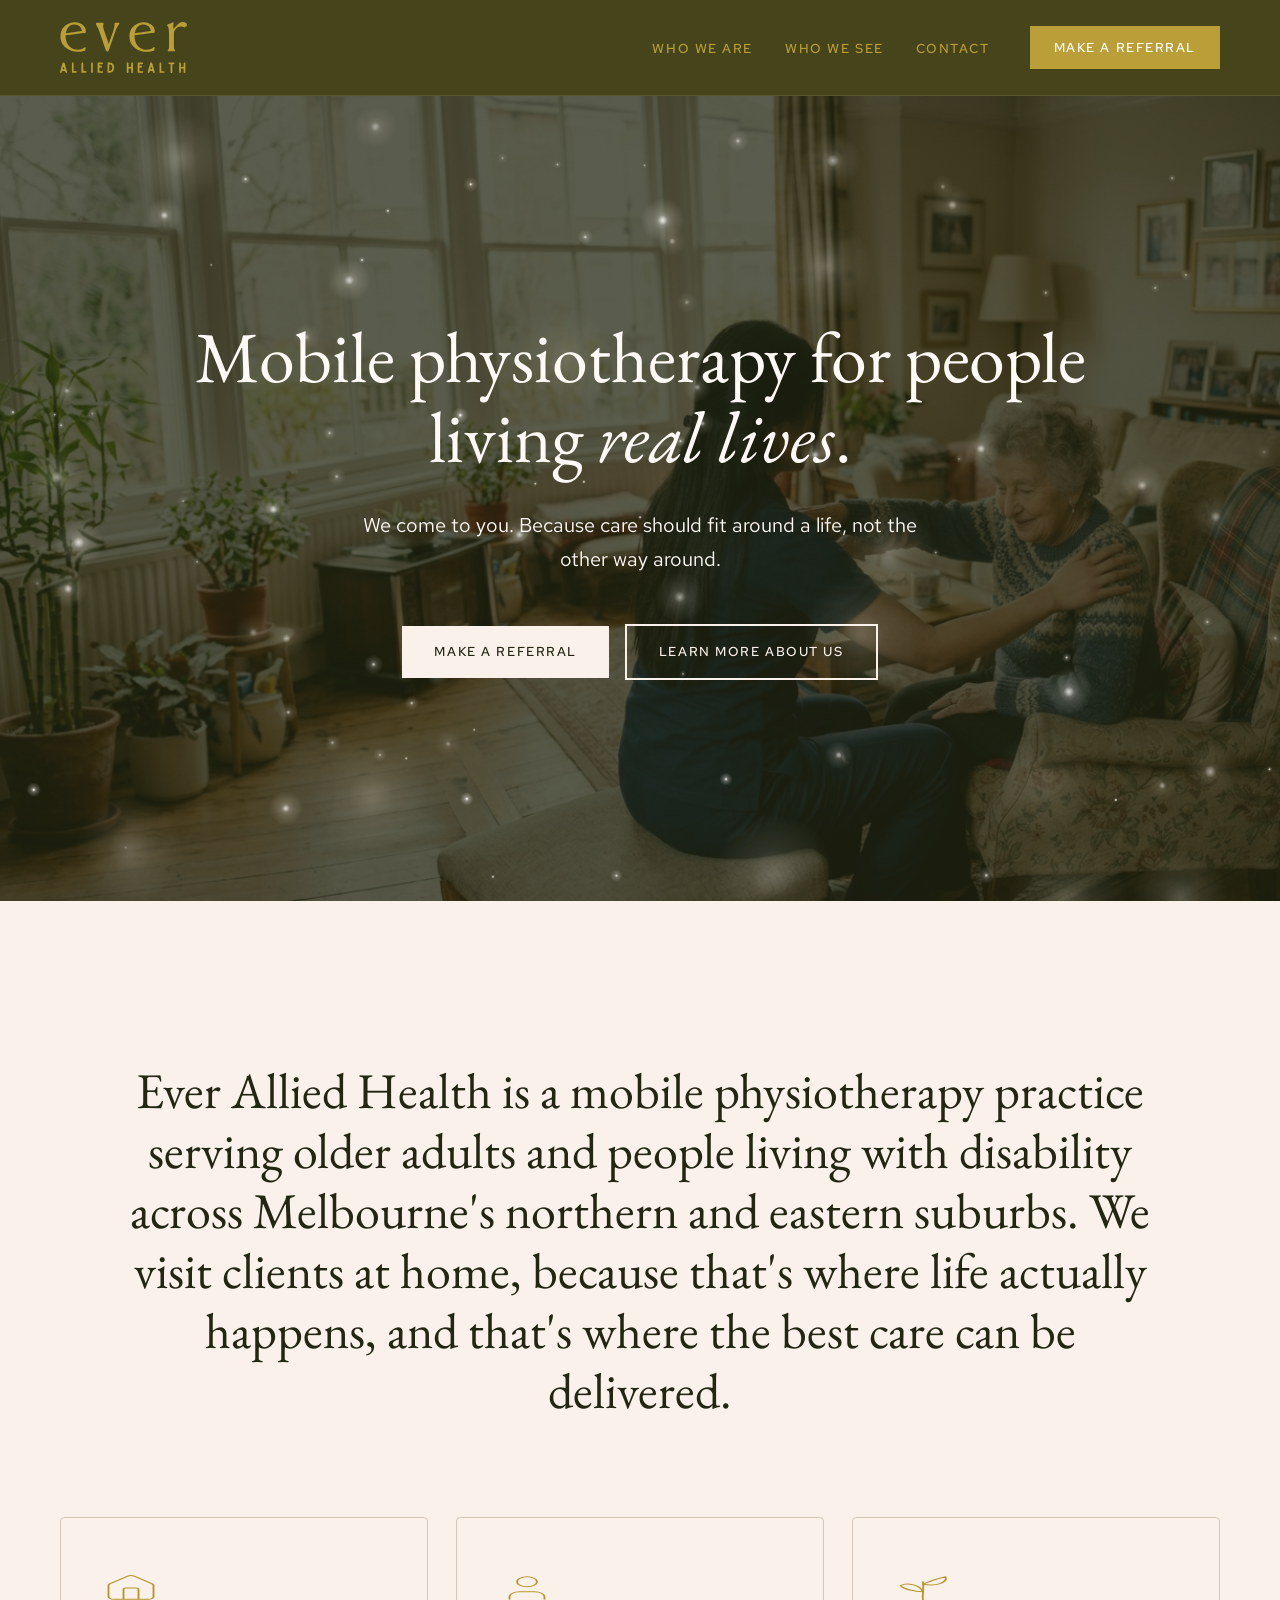
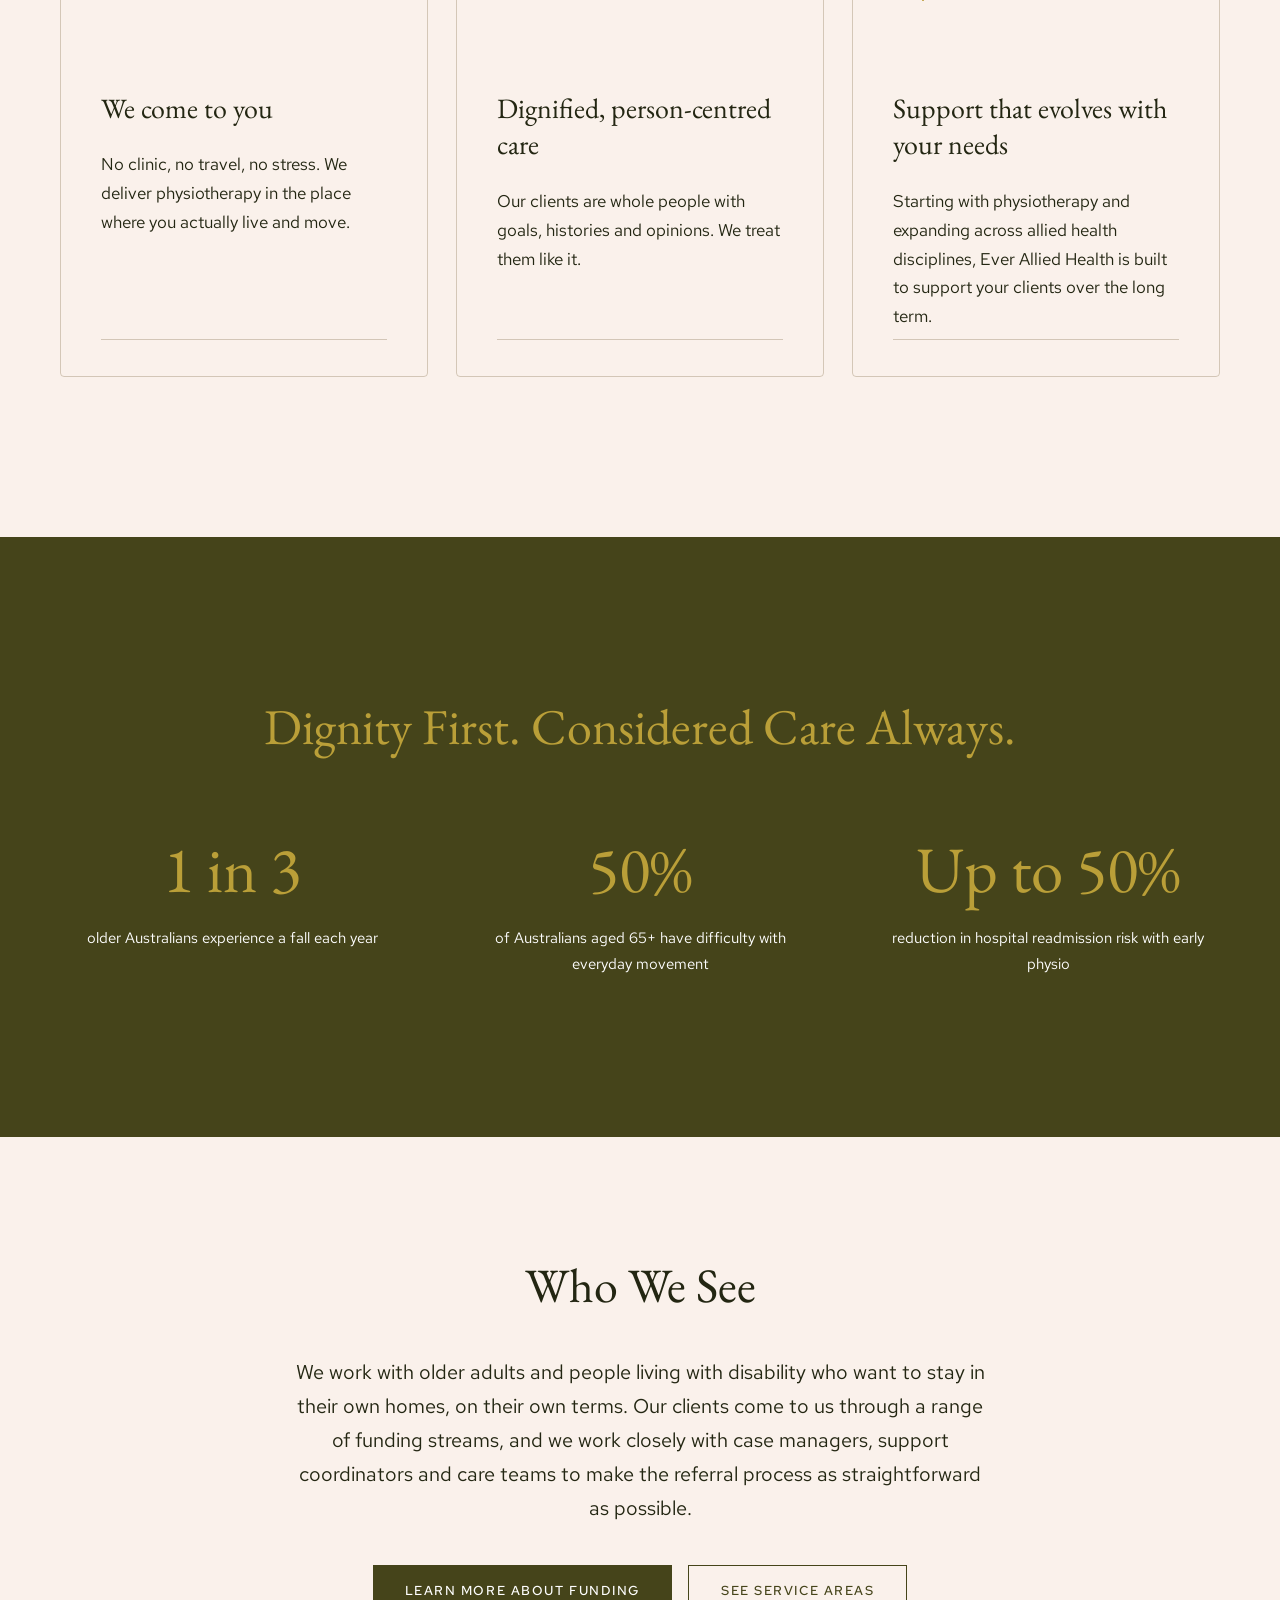
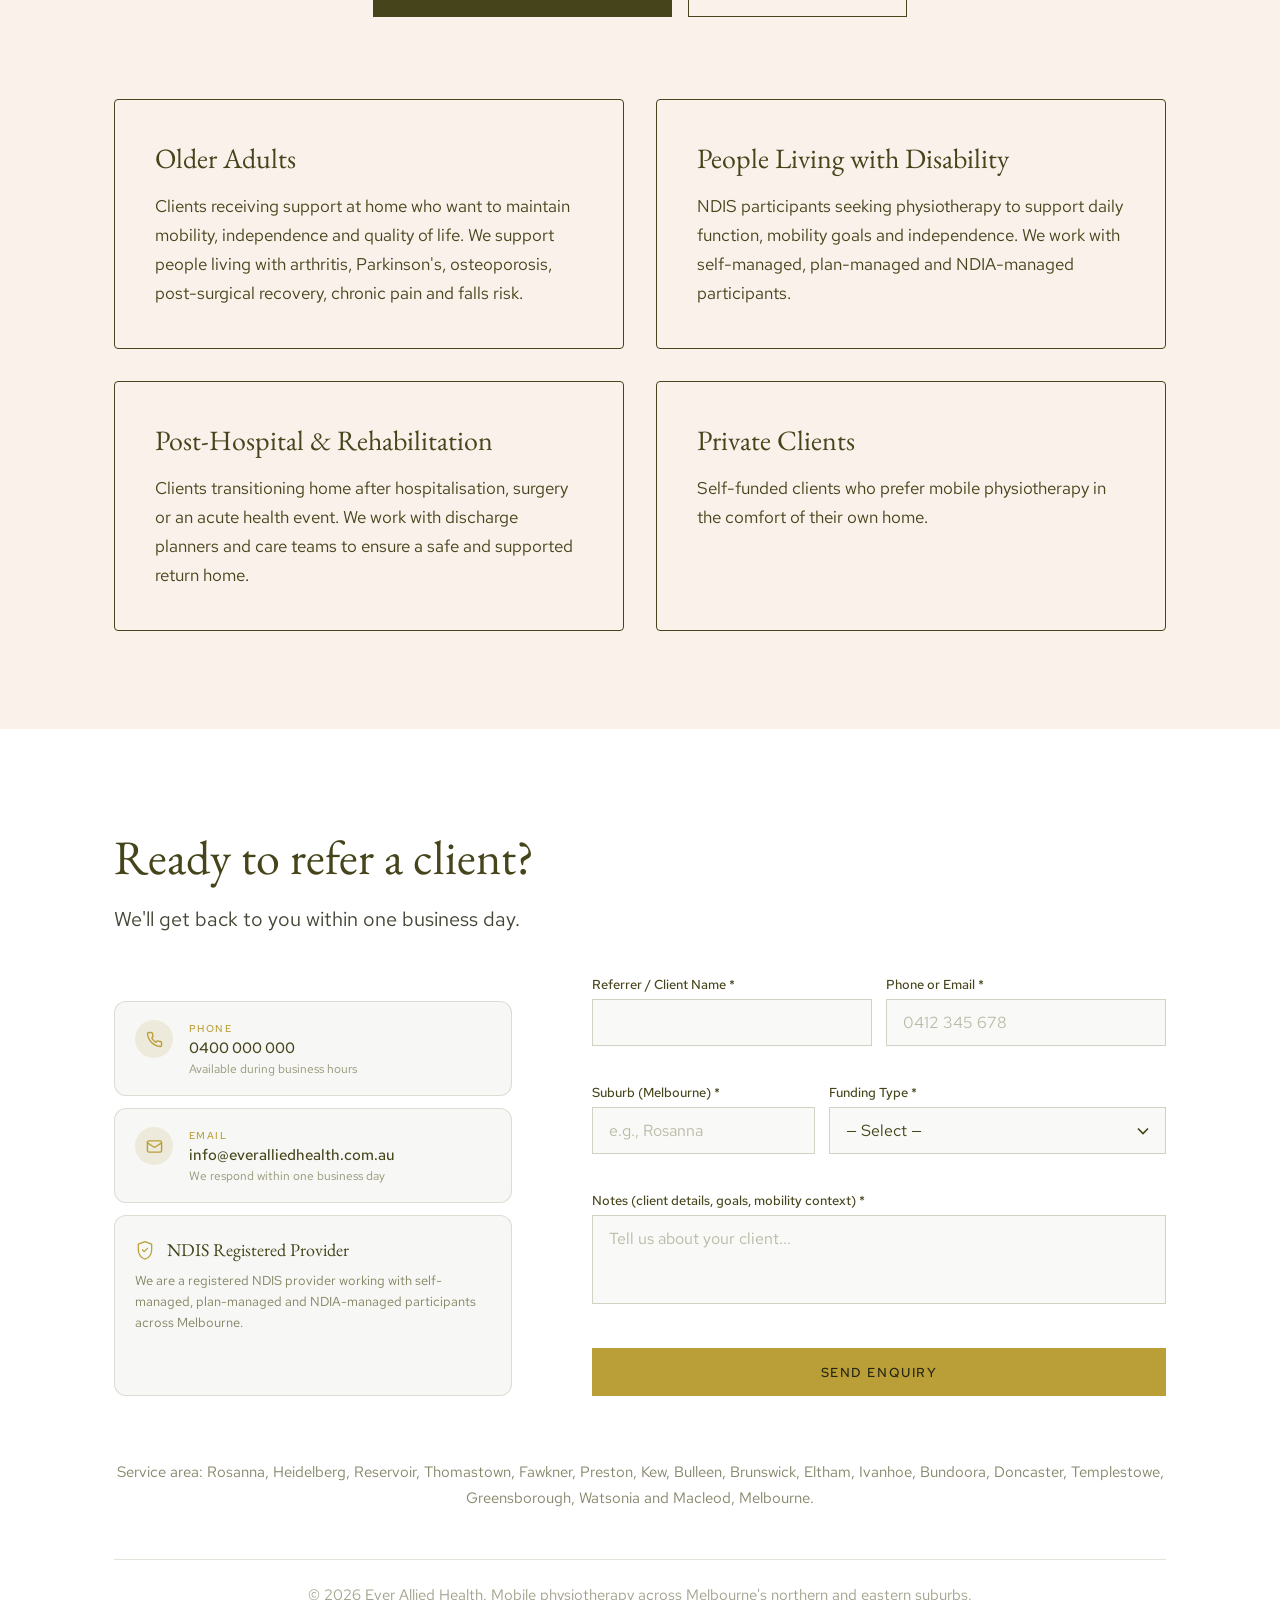
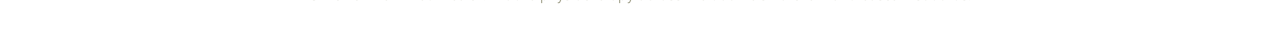
==== commit c7c40251: "Restyle contact section white, fix card/form alignment, update icons across all pages - Convert cont" ====
--- a/index.html
+++ b/index.html
@@ -465,12 +465,15 @@
   <footer class="contact-footer" id="contact" aria-label="Contact and footer">
     <div class="container">
 
+      <div class="contact-header">
+        <h2 class="section-heading">Ready to refer a client?</h2>
+        <p class="contact-subtitle">We'll get back to you within one business day.</p>
+      </div>
+
       <div class="contact-two-col">
 
-        <!-- Left: heading, subtitle, contact cards, accent card -->
+        <!-- Left: contact cards, accent card -->
         <div class="contact-col-left">
-          <h2 class="section-heading">Ready to refer a client?</h2>
-          <p class="contact-subtitle">We'll get back to you within one business day.</p>
 
           <div class="contact-detail-cards">
             <a href="tel:0400000000" class="contact-detail-card">
@@ -551,7 +554,7 @@
               </div>
             </div>
 
-            <div class="form-group">
+            <div class="form-group form-group--grow">
               <label for="notes">Notes (client details, goals, mobility context) *</label>
               <textarea id="notes" name="notes" required aria-required="true" rows="3" placeholder="Tell us about your client..."></textarea>
               <span class="form-error"></span>
--- a/styles.css
+++ b/styles.css
@@ -426,7 +426,7 @@
   text-align: left;
   background: transparent;
   border: 1px solid rgba(180, 165, 140, 0.55);
-  border-radius: 12px;
+  border-radius: 4px;
   padding: 40px;
   position: relative;
   min-height: 460px;
@@ -1089,7 +1089,7 @@
    Contact / Footer
    -------------------------------------------------------------------------- */
 .contact-footer {
-  background: var(--color-dark-green);
+  background: #ffffff;
   padding: 100px 24px 0;
 }
 
@@ -1101,7 +1101,7 @@
 }
 
 .contact-footer .section-heading {
-  color: var(--color-cream);
+  color: var(--color-dark-green);
   text-align: left;
 }
 
@@ -1110,10 +1110,14 @@
   font-size: 20px;
   font-weight: 400;
   line-height: 1.7;
-  color: var(--color-cream);
+  color: var(--color-olive-mid);
   margin-top: 16px;
-  opacity: 0.95;
+  opacity: 0.85;
   text-align: left;
+}
+
+.contact-header {
+  margin-bottom: 40px;
 }
 
 /* Two-column layout */
@@ -1121,29 +1125,33 @@
   display: grid;
   grid-template-columns: 1fr 1.15fr;
   gap: 80px;
-  align-items: start;
+  align-items: stretch;
 }
 
 .contact-col-left {
   display: flex;
   flex-direction: column;
   gap: 0;
-  padding-top: 8px;
+  padding-top: 25px;
+}
+
+.contact-col-right {
+  display: flex;
+  flex-direction: column;
 }
 
 .contact-detail-cards {
   display: flex;
   flex-direction: column;
   gap: 12px;
-  margin-top: 32px;
 }
 
 .contact-detail-card {
   display: flex;
   align-items: flex-start;
   gap: 16px;
-  background: rgba(255, 255, 255, 0.06);
-  border: 1px solid rgba(245, 232, 213, 0.15);
+  background: rgba(69, 68, 17, 0.04);
+  border: 1px solid rgba(69, 68, 17, 0.15);
   border-radius: 12px;
   padding: 18px 20px;
   text-decoration: none;
@@ -1151,7 +1159,7 @@
 }
 
 .contact-detail-card:hover {
-  background: rgba(255, 255, 255, 0.10);
+  background: rgba(69, 68, 17, 0.08);
 }
 
 .contact-card-icon-wrap {
@@ -1197,24 +1205,25 @@
   font-family: var(--font-sans);
   font-size: 15px;
   font-weight: 500;
-  color: var(--color-cream);
+  color: var(--color-dark-green);
 }
 
 .contact-card-sub {
   font-family: var(--font-sans);
   font-size: 12px;
   font-weight: 400;
-  color: rgba(245, 232, 213, 0.55);
+  color: rgba(69, 68, 17, 0.55);
   margin-top: 1px;
 }
 
 /* Accent card */
 .contact-accent-card {
-  background: rgba(255, 255, 255, 0.07);
-  border: 1px solid rgba(245, 232, 213, 0.15);
+  background: rgba(69, 68, 17, 0.04);
+  border: 1px solid rgba(69, 68, 17, 0.15);
   border-radius: 12px;
   padding: 22px 20px;
   margin-top: 12px;
+  flex: 1;
   display: flex;
   flex-direction: column;
   gap: 10px;
@@ -1237,7 +1246,7 @@
   font-size: 18px;
   font-weight: 400;
   line-height: 1.3;
-  color: var(--color-cream);
+  color: var(--color-dark-green);
 }
 
 .contact-accent-card p {
@@ -1245,7 +1254,7 @@
   font-size: 13px;
   font-weight: 400;
   line-height: 1.6;
-  color: rgba(245, 232, 213, 0.70);
+  color: rgba(69, 68, 17, 0.65);
 }
 
 .contact-ctas {
@@ -1289,14 +1298,14 @@
   font-size: 15px;
   font-weight: 400;
   line-height: 1.7;
-  color: var(--color-cream);
-  opacity: 0.8;
+  color: var(--color-dark-green);
+  opacity: 0.65;
   margin: 64px 0 0;
   text-align: center;
 }
 
 .contact-footer-bar {
-  border-top: 1px solid rgba(245, 232, 213, 0.2);
+  border-top: 1px solid rgba(69, 68, 17, 0.15);
   margin-top: 48px;
   padding: 24px 0 28px;
 }
@@ -1306,8 +1315,8 @@
   font-size: 15px;
   font-weight: 400;
   line-height: 1.5;
-  color: var(--color-cream);
-  opacity: 0.6;
+  color: var(--color-dark-green);
+  opacity: 0.5;
   text-align: center;
 }
 
@@ -1318,6 +1327,18 @@
   display: flex;
   flex-direction: column;
   gap: 14px;
+  flex: 1;
+}
+
+.form-group--grow {
+  flex: 1;
+  display: flex;
+  flex-direction: column;
+}
+
+.form-group--grow textarea {
+  flex: 1;
+  resize: none;
 }
 
 .form-row-2 {
@@ -1336,7 +1357,7 @@
   font-family: var(--font-sans);
   font-size: 13px;
   font-weight: 500;
-  color: var(--color-cream);
+  color: var(--color-dark-green);
   text-align: left;
 }
 
@@ -1346,15 +1367,15 @@
   font-family: var(--font-sans);
   font-size: 16px;
   padding: 12px 16px;
-  border: 1px solid rgba(245, 232, 213, 0.3);
-  background: rgba(255, 255, 255, 0.05);
-  color: var(--color-cream);
+  border: 1px solid rgba(69, 68, 17, 0.22);
+  background: rgba(69, 68, 17, 0.03);
+  color: var(--color-dark-green);
   transition: border-color 0.2s, background 0.2s;
 }
 
 .form-group input::placeholder,
 .form-group textarea::placeholder {
-  color: rgba(245, 232, 213, 0.5);
+  color: rgba(69, 68, 17, 0.35);
 }
 
 .form-group input:focus,
@@ -1362,14 +1383,14 @@
 .form-group textarea:focus {
   outline: none;
   border-color: var(--color-gold);
-  background: rgba(255, 255, 255, 0.08);
+  background: rgba(69, 68, 17, 0.05);
 }
 
 .form-group input.form-field-error,
 .form-group select.form-field-error,
 .form-group textarea.form-field-error {
   border-color: #ba9f38;
-  background: rgba(184, 150, 46, 0.1);
+  background: rgba(184, 150, 46, 0.08);
 }
 
 .form-error {
@@ -1383,7 +1404,7 @@
 .form-group select {
   cursor: pointer;
   appearance: none;
-  background-image: url("data:image/svg+xml;charset=UTF-8,%3csvg xmlns='http://www.w3.org/2000/svg' viewBox='0 0 24 24' fill='none' stroke='%23f5e8d5' stroke-width='2'%3e%3cpolyline points='6 9 12 15 18 9'%3e%3c/polyline%3e%3c/svg%3e");
+  background-image: url("data:image/svg+xml;charset=UTF-8,%3csvg xmlns='http://www.w3.org/2000/svg' viewBox='0 0 24 24' fill='none' stroke='%2345441a' stroke-width='2'%3e%3cpolyline points='6 9 12 15 18 9'%3e%3c/polyline%3e%3c/svg%3e");
   background-repeat: no-repeat;
   background-position: right 12px center;
   background-size: 20px;
@@ -1412,15 +1433,15 @@
   font-family: var(--font-serif);
   font-size: 36px;
   font-weight: 400;
-  color: var(--color-cream);
+  color: var(--color-dark-green);
   margin-bottom: 16px;
 }
 
 .form-success-message p {
   font-family: var(--font-sans);
   font-size: 18px;
-  color: var(--color-cream);
-  opacity: 0.9;
+  color: var(--color-dark-green);
+  opacity: 0.8;
 }
 
 /* Error Message */
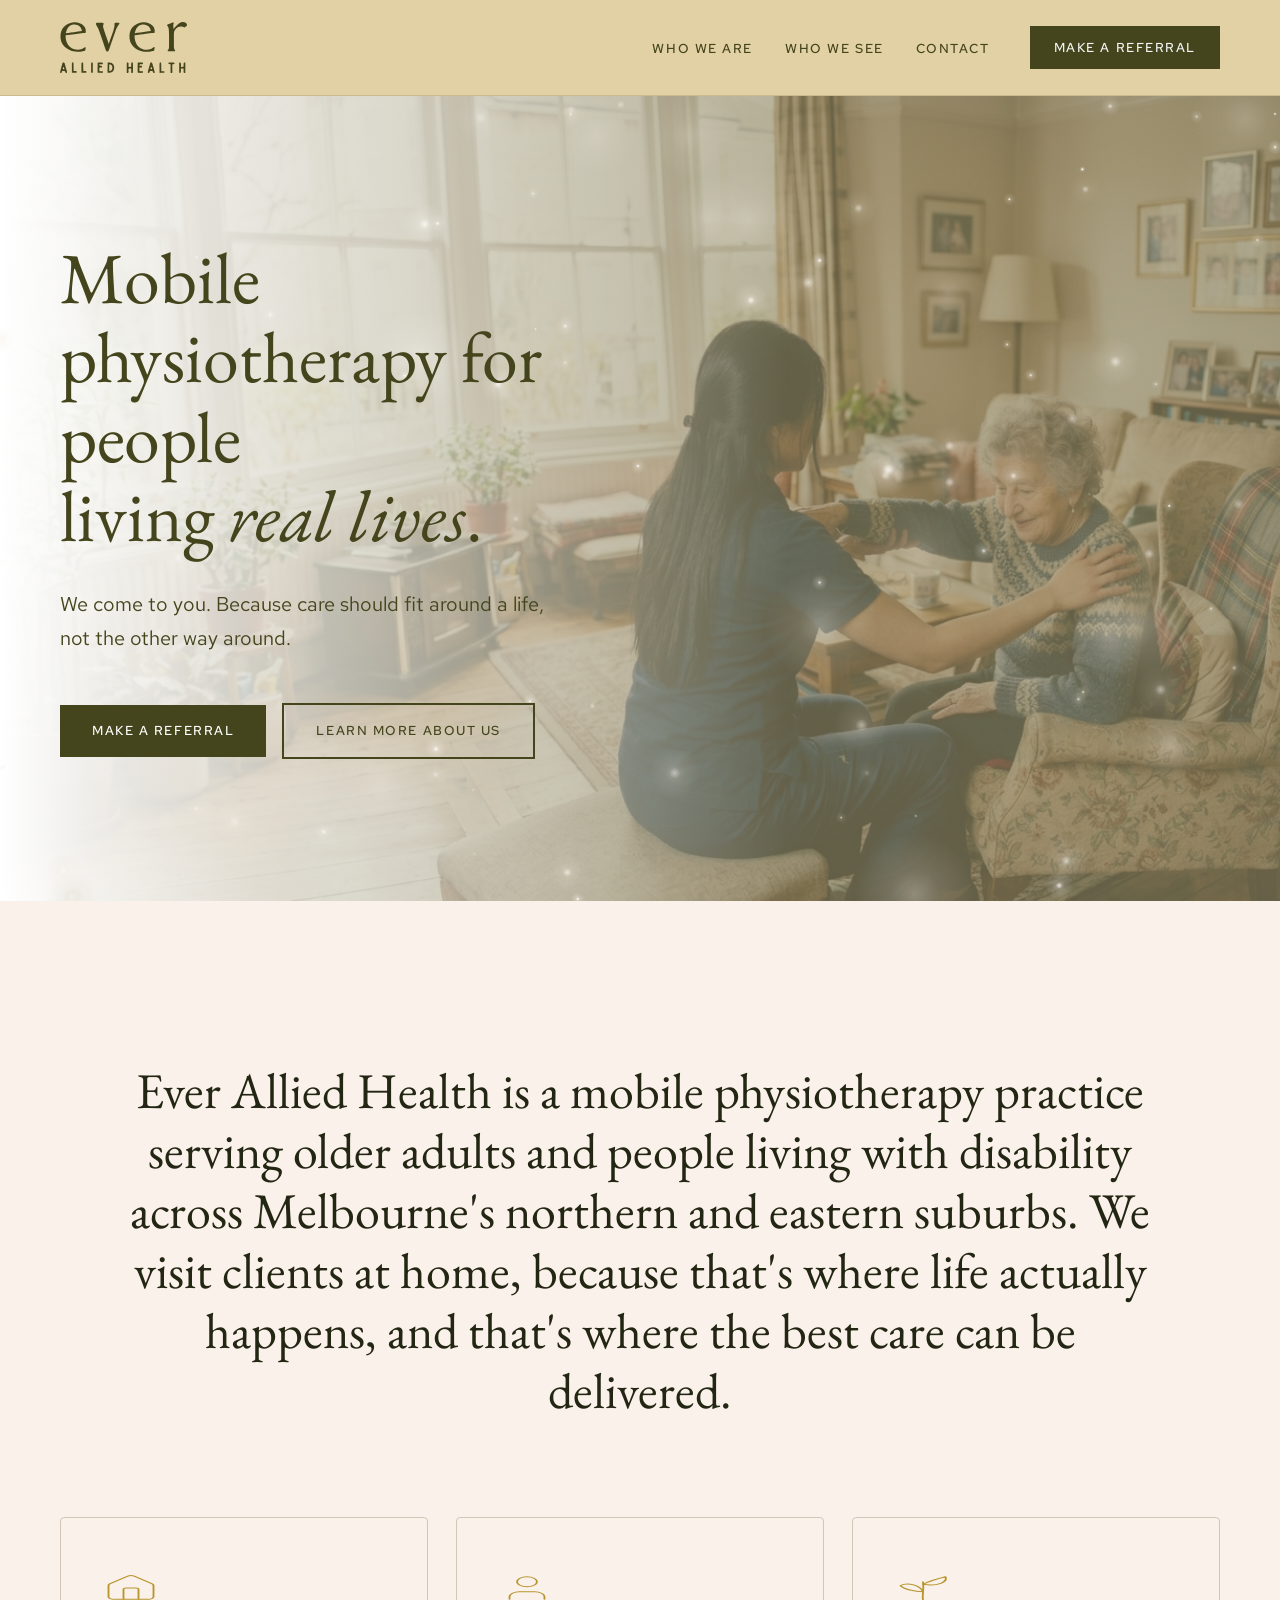
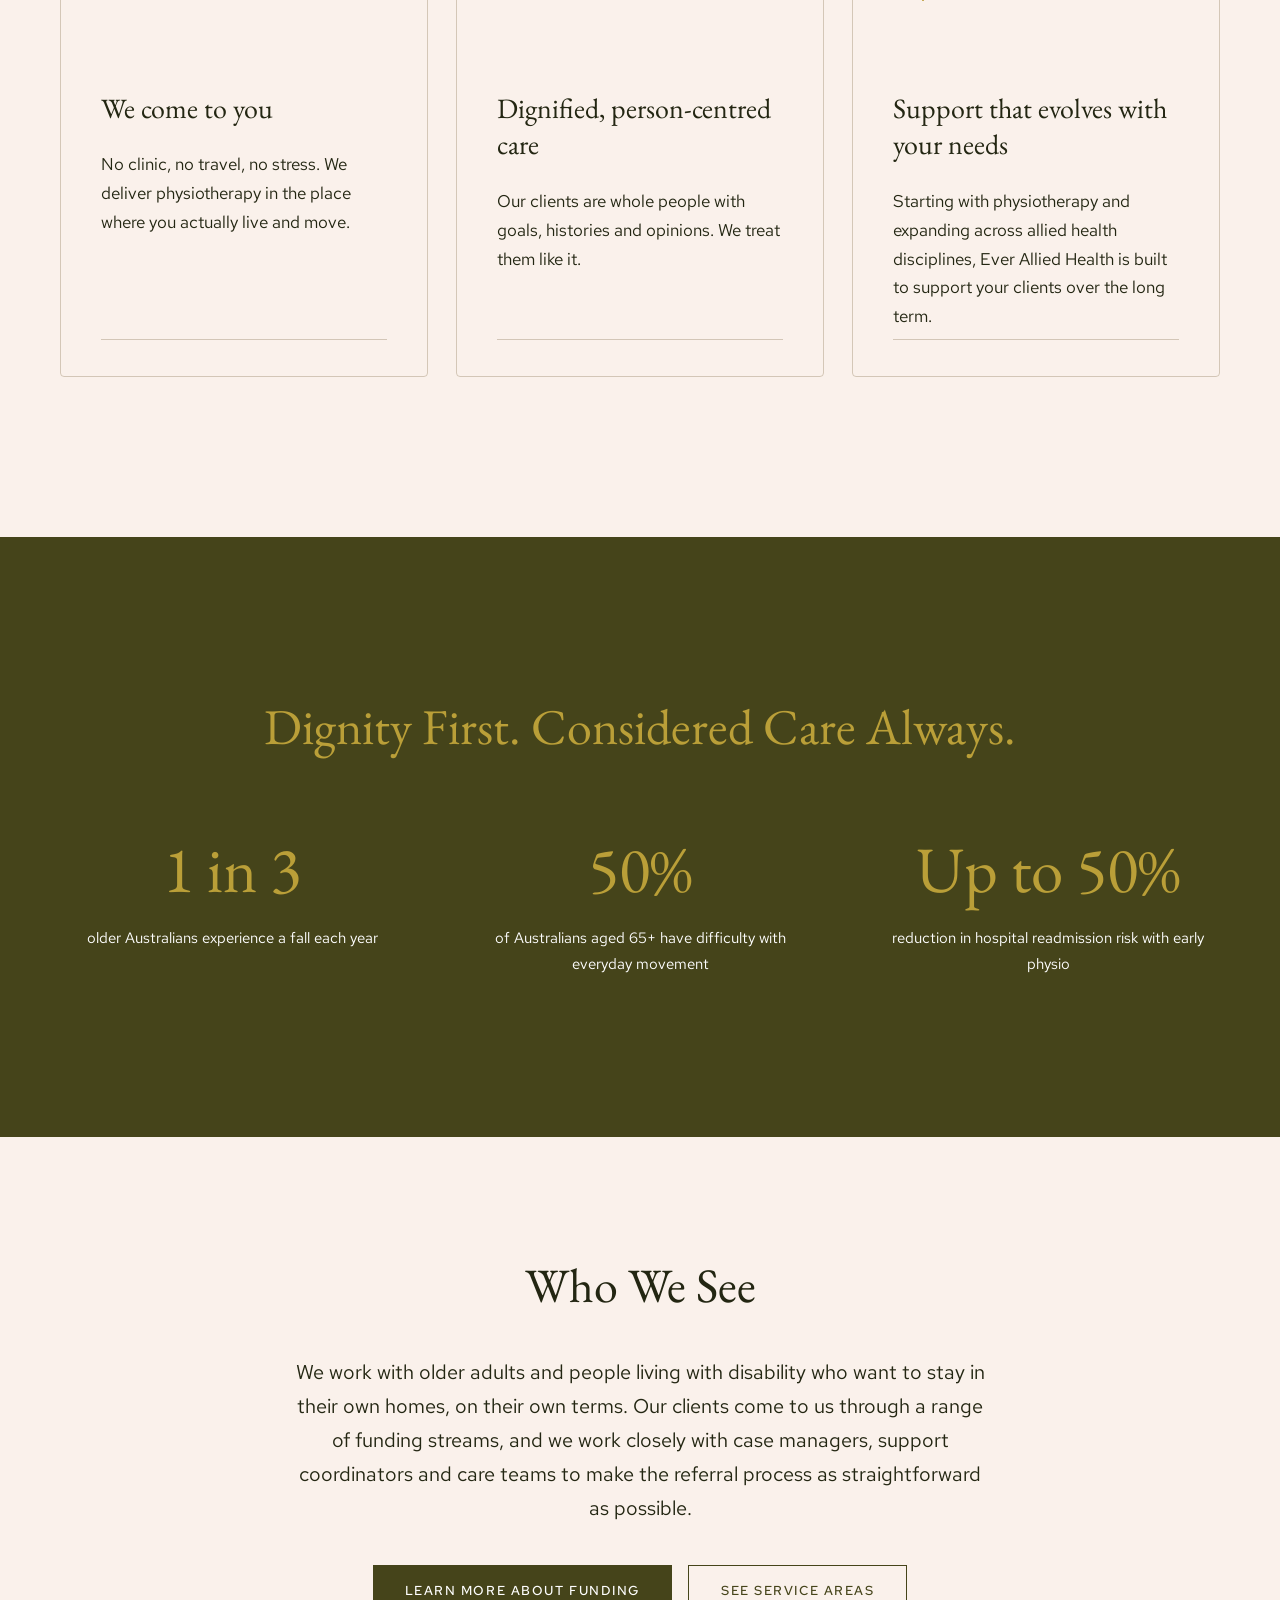
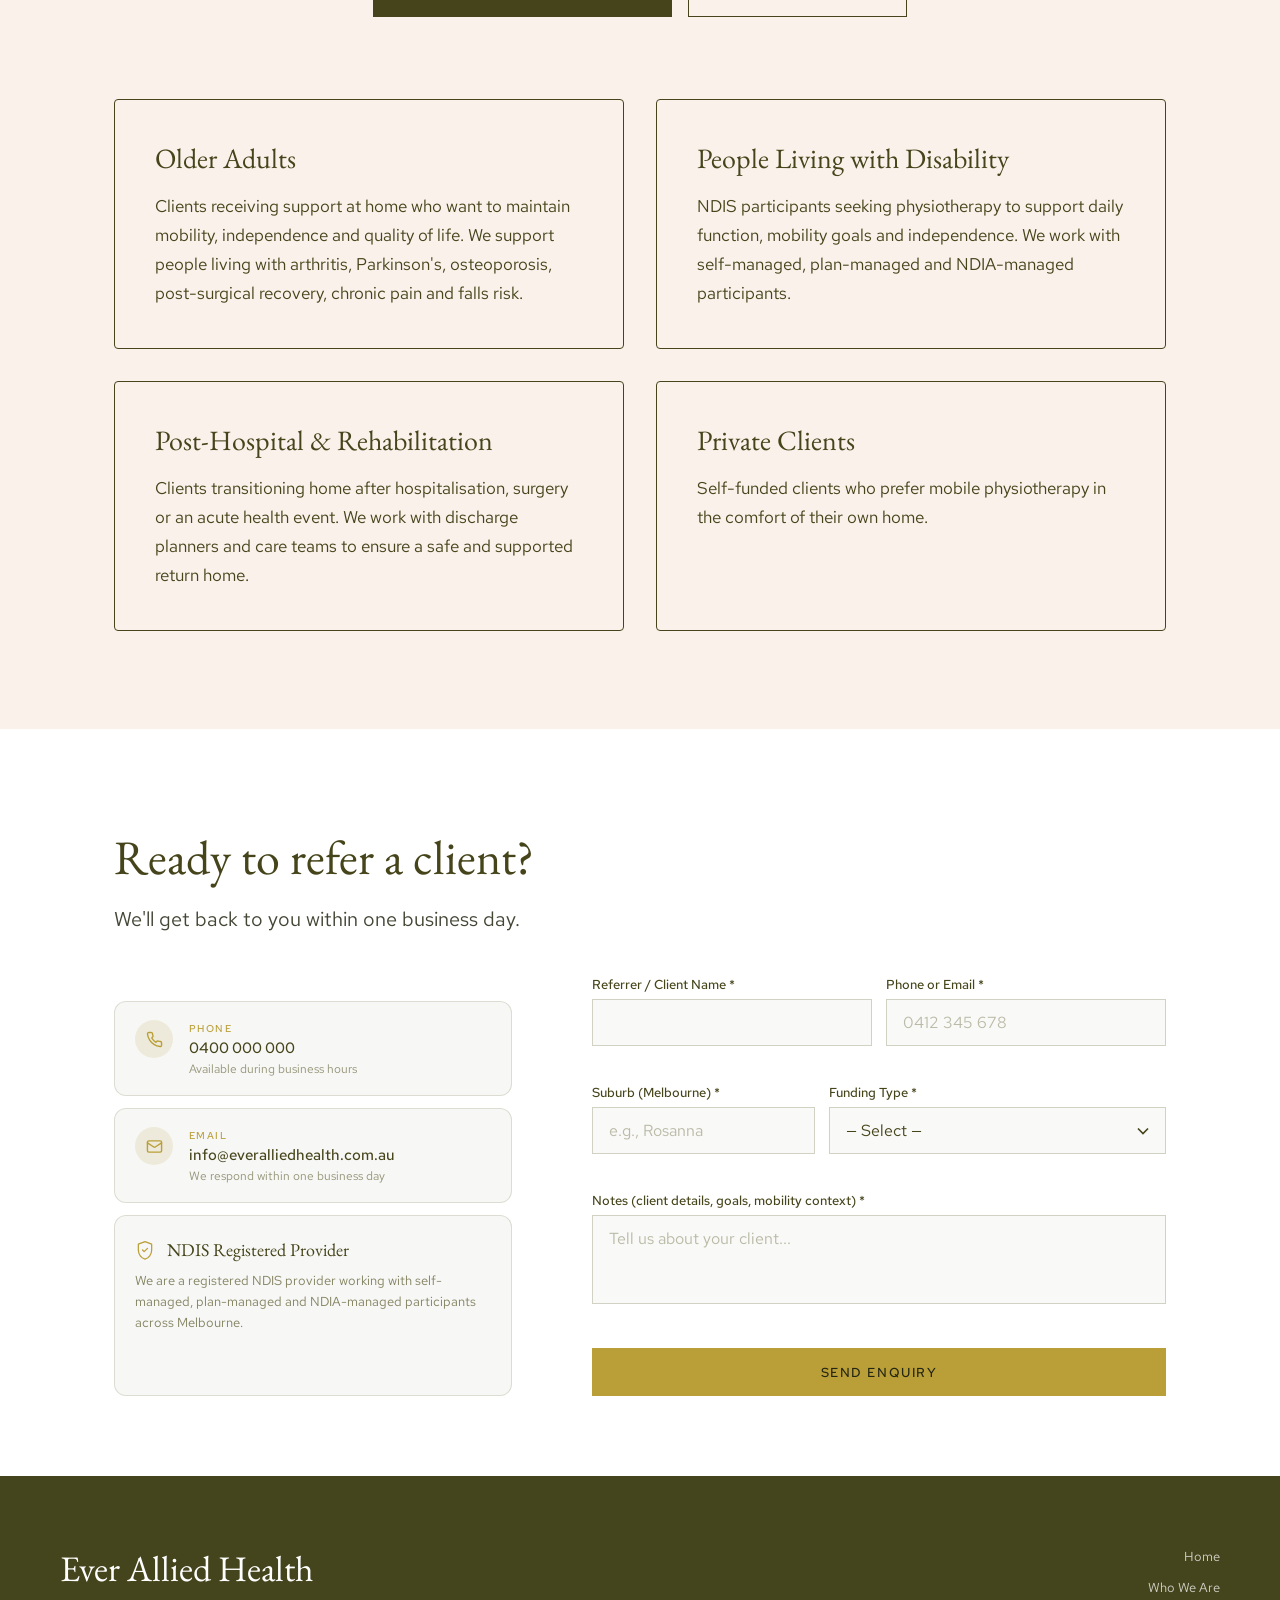
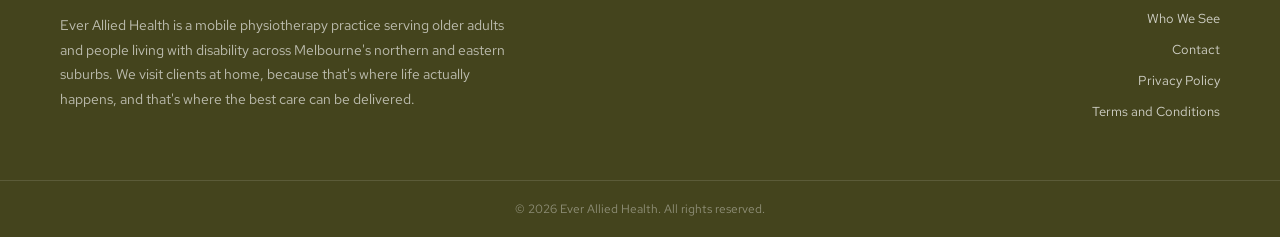
==== commit 051aa29a: "Restyle hero with dark green text, left-align, add site footer, and polish contact section - Logo, h" ====
--- a/index.html
+++ b/index.html
@@ -332,7 +332,7 @@
       <canvas id="hero-canvas" class="hero-canvas" aria-hidden="true"></canvas>
 
       <div class="hero-content">
-        <h1>Mobile physiotherapy for people living <em>real lives</em>.</h1>
+        <h1>Mobile physiotherapy for people <span style="white-space: nowrap">living <em>real lives</em>.</span></h1>
         <p class="hero-tagline">We come to you. Because care should fit around a life, not the other way around.</p>
         <div class="hero-ctas">
           <a href="contact.html" class="btn-primary">Make a Referral</a>
@@ -575,12 +575,29 @@
 
       </div>
 
-      <p class="contact-service-area">Service area: Rosanna, Heidelberg, Reservoir, Thomastown, Fawkner, Preston, Kew, Bulleen, Brunswick, Eltham, Ivanhoe, Bundoora, Doncaster, Templestowe, Greensborough, Watsonia and Macleod, Melbourne.</p>
-
-      <div class="contact-footer-bar">
-        <p class="contact-copyright">© 2026 Ever Allied Health. Mobile physiotherapy across Melbourne's northern and eastern suburbs.</p>
-      </div>
-
+    </div>
+  </footer>
+
+  <!-- ========================================================================
+       SITE FOOTER
+       ====================================================================== -->
+  <footer class="site-footer">
+    <div class="site-footer-inner">
+      <div class="site-footer-brand">
+        <p class="site-footer-name">Ever Allied Health</p>
+        <p class="site-footer-desc">Ever Allied Health is a mobile physiotherapy practice serving older adults and people living with disability across Melbourne's northern and eastern suburbs. We visit clients at home, because that's where life actually happens, and that's where the best care can be delivered.</p>
+      </div>
+      <nav class="site-footer-nav" aria-label="Footer navigation">
+        <a href="index.html">Home</a>
+        <a href="who-we-are.html">Who We Are</a>
+        <a href="who-we-see.html">Who We See</a>
+        <a href="contact.html">Contact</a>
+        <a href="#">Privacy Policy</a>
+        <a href="#">Terms and Conditions</a>
+      </nav>
+    </div>
+    <div class="site-footer-bar">
+      <p class="site-footer-copyright">© 2026 Ever Allied Health. All rights reserved.</p>
     </div>
   </footer>
 
--- a/styles.css
+++ b/styles.css
@@ -128,15 +128,15 @@
   top: 0;
   z-index: 100;
   width: 100%;
-  background: var(--color-dark-green);
-  border-bottom: 1px solid rgba(255, 255, 255, 0.08);
+  background: #e2d1a4;
+  border-bottom: 1px solid rgba(68, 68, 29, 0.15);
   backdrop-filter: blur(8px);
   -webkit-backdrop-filter: blur(8px);
   transition: box-shadow 0.2s ease;
 }
 
 .site-nav.scrolled {
-  box-shadow: 0 2px 16px rgba(0, 0, 0, 0.25);
+  box-shadow: 0 2px 16px rgba(68, 68, 29, 0.15);
 }
 
 .nav-inner {
@@ -177,7 +177,7 @@
   font-family: var(--font-sans);
   font-size: 13px;
   font-weight: 500;
-  color: var(--color-gold);
+  color: #44441d;
   text-transform: uppercase;
   letter-spacing: 1.56px;
   line-height: 1.5;
@@ -190,8 +190,8 @@
 
 .nav-cta {
   display: inline-block;
-  background: var(--color-gold);
-  color: #ffffff;
+  background: #44441d;
+  color: #f5f5f5;
   font-family: var(--font-sans);
   font-size: 13px;
   font-weight: 500;
@@ -205,7 +205,7 @@
 }
 
 .nav-cta:hover {
-  background: #a08530;
+  background: #2e2e12;
 }
 
 /* Hamburger (mobile only) */
@@ -285,36 +285,45 @@
   min-height: calc(100vh - var(--nav-height));
   display: flex;
   align-items: center;
-  justify-content: center;
+  justify-content: flex-start;
   overflow: hidden;
   background: #232612;
 }
 
-/* Background photo — 8% opacity over the dark green */
 .hero-bg-photo {
   position: absolute;
   inset: 0;
   background: url('assets/vanessa-hero.png') center / cover no-repeat;
-  opacity: 0.25;
+  opacity: 0.55;
   z-index: 0;
 }
 
-/* Canvas sits above the photo layer */
+/* Gradient overlay — sits above photo, below bokeh and content */
+.hero::after {
+  content: '';
+  position: absolute;
+  inset: 0;
+  background: linear-gradient(to right, white, rgba(226, 209, 164, 0.4) 61.538%);
+  z-index: 1;
+  pointer-events: none;
+}
+
+/* Canvas sits above the gradient layer */
 .hero-canvas {
   position: absolute;
   inset: 0;
   width: 100%;
   height: 100%;
-  z-index: 1;
+  z-index: 2;
   display: block;
 }
 
 .hero-content {
   position: relative;
-  z-index: 2;
-  text-align: center;
-  max-width: 1052px;
-  padding: 120px 24px;
+  z-index: 3;
+  text-align: left;
+  max-width: 600px;
+  padding: 120px 24px 120px 60px;
 }
 
 .hero-content h1 {
@@ -322,7 +331,7 @@
   font-size: 72px;
   font-weight: 400;
   line-height: 1.1;
-  color: #fffaf6;
+  color: #44441d;
   margin-bottom: 32px;
 }
 
@@ -331,23 +340,23 @@
   font-size: 20px;
   font-weight: 400;
   line-height: 1.7;
-  color: #fffaf6;
+  color: #44441d;
   max-width: 560px;
-  margin: 0 auto 48px;
+  margin: 0 0 48px;
 }
 
 .hero-ctas {
   display: flex;
   gap: 16px;
-  justify-content: center;
+  justify-content: flex-start;
   align-items: center;
   flex-wrap: wrap;
 }
 
 .btn-primary {
   display: inline-block;
-  background: #faf1eb;
-  color: #232612;
+  background: #44441d;
+  color: #ffffff;
   font-family: var(--font-sans);
   font-size: 13px;
   font-weight: 500;
@@ -360,12 +369,12 @@
   white-space: nowrap;
 }
 
-.btn-primary:hover { background: #e5d0a1; }
+.btn-primary:hover { background: #5a5a28; }
 
 .btn-outline-white {
   display: inline-block;
-  border: 2px solid #faf1eb;
-  color: #faf1eb;
+  border: 2px solid #44441d;
+  color: #44441d;
   font-family: var(--font-sans);
   font-size: 13px;
   font-weight: 500;
@@ -379,7 +388,7 @@
 }
 
 .btn-outline-white:hover {
-  background: rgba(252, 243, 234, 0.1);
+  background: rgba(68, 68, 29, 0.08);
 }
 
 /* --------------------------------------------------------------------------
@@ -1090,7 +1099,7 @@
    -------------------------------------------------------------------------- */
 .contact-footer {
   background: #ffffff;
-  padding: 100px 24px 0;
+  padding: 100px 24px 80px;
 }
 
 .contact-footer .container {
@@ -1321,6 +1330,80 @@
 }
 
 /* --------------------------------------------------------------------------
+   Site Footer
+   -------------------------------------------------------------------------- */
+.site-footer {
+  background: #44441d;
+}
+
+.site-footer-inner {
+  display: flex;
+  justify-content: space-between;
+  align-items: flex-start;
+  gap: 60px;
+  max-width: 2056px;
+  margin: 0 auto;
+  padding: 72px 60px 60px;
+}
+
+.site-footer-brand {
+  max-width: 460px;
+}
+
+.site-footer-name {
+  font-family: var(--font-serif);
+  font-size: 36px;
+  font-weight: 400;
+  line-height: 1.15;
+  color: #ffffff;
+  margin-bottom: 24px;
+}
+
+.site-footer-desc {
+  font-family: var(--font-sans);
+  font-size: 14px;
+  font-weight: 400;
+  line-height: 1.75;
+  color: rgba(255, 255, 255, 0.65);
+}
+
+.site-footer-nav {
+  display: flex;
+  flex-direction: column;
+  align-items: flex-end;
+  gap: 14px;
+  flex-shrink: 0;
+}
+
+.site-footer-nav a {
+  font-family: var(--font-sans);
+  font-size: 13px;
+  font-weight: 400;
+  color: rgba(255, 255, 255, 0.75);
+  text-decoration: none;
+  transition: color 0.15s;
+}
+
+.site-footer-nav a:hover {
+  color: #ffffff;
+}
+
+.site-footer-bar {
+  border-top: 1px solid rgba(255, 255, 255, 0.12);
+  padding: 20px 60px;
+  max-width: 2056px;
+  margin: 0 auto;
+}
+
+.site-footer-copyright {
+  font-family: var(--font-sans);
+  font-size: 12px;
+  font-weight: 400;
+  color: rgba(255, 255, 255, 0.4);
+  text-align: center;
+}
+
+/* --------------------------------------------------------------------------
    Contact Form
    -------------------------------------------------------------------------- */
 .contact-form {
@@ -1499,6 +1582,10 @@
     --nav-height: 72px;
   }
 
+  .site-footer-inner { flex-direction: column; padding: 48px 24px 40px; gap: 40px; }
+  .site-footer-nav { align-items: flex-start; }
+  .site-footer-bar { padding: 20px 24px; }
+
   /* Nav */
   .nav-inner { padding: 0 24px; height: 72px; }
   .nav-links { display: none; }
@@ -1578,7 +1665,7 @@
   .refer-closing { font-size: 20px; margin-top: 48px; }
 
   /* Contact */
-  .contact-footer { padding: 72px 24px 0; }
+  .contact-footer { padding: 72px 24px 64px; }
   .contact-footer .section-heading { font-size: 32px; text-align: center; }
   .contact-subtitle { font-size: 17px; text-align: center; }
   .contact-ctas { gap: 16px; }
@@ -1598,7 +1685,11 @@
    RESPONSIVE — Small mobile (≤480px)
    ========================================================================== */
 @media (max-width: 480px) {
+  .nav-inner { padding: 0 16px; }
   .hero-content h1 { font-size: 32px; }
+  .hero-content { padding: 64px 20px; }
+  .hero-ctas { flex-direction: column; align-items: center; gap: 12px; }
+  .btn-primary, .btn-outline-white { width: 100%; max-width: 280px; text-align: center; justify-content: center; }
   .values-intro { font-size: 22px; }
   .values-tagline { font-size: 22px; }
   .stat-block .stat-number { font-size: 48px; }
@@ -1724,9 +1815,9 @@
               box-shadow 0.3s cubic-bezier(0.4, 0, 0.2, 1);
 }
 .btn-primary:hover {
-  background: #e5d0a1;
+  background: #5a5a28;
   transform: translateY(-2px);
-  box-shadow: 0 8px 20px -4px rgba(69, 68, 17, 0.20);
+  box-shadow: 0 8px 20px -4px rgba(68, 68, 29, 0.30);
 }
 
 .btn-outline-white {
@@ -1735,7 +1826,7 @@
               transform  0.3s cubic-bezier(0.4, 0, 0.2, 1);
 }
 .btn-outline-white:hover {
-  background: rgba(252, 243, 234, 0.1);
+  background: rgba(68, 68, 29, 0.08);
   transform: translateY(-2px);
 }
 
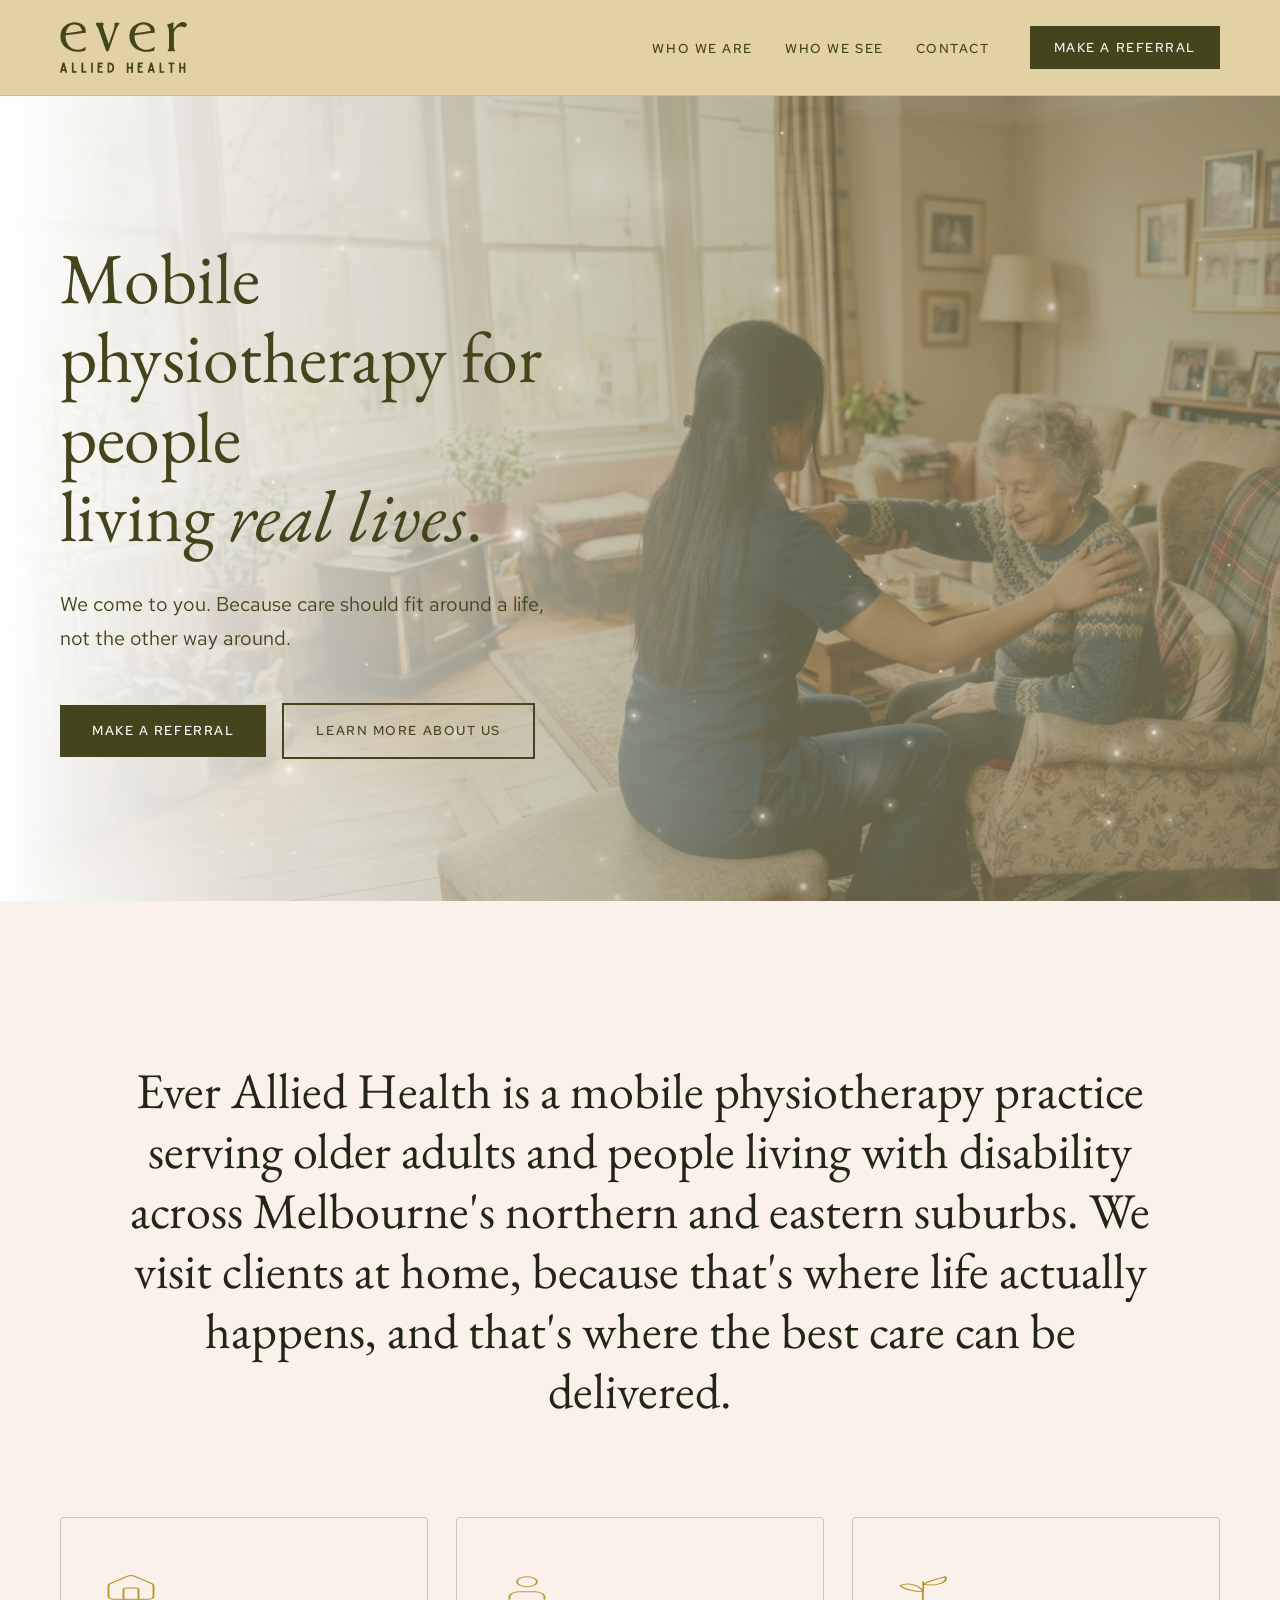
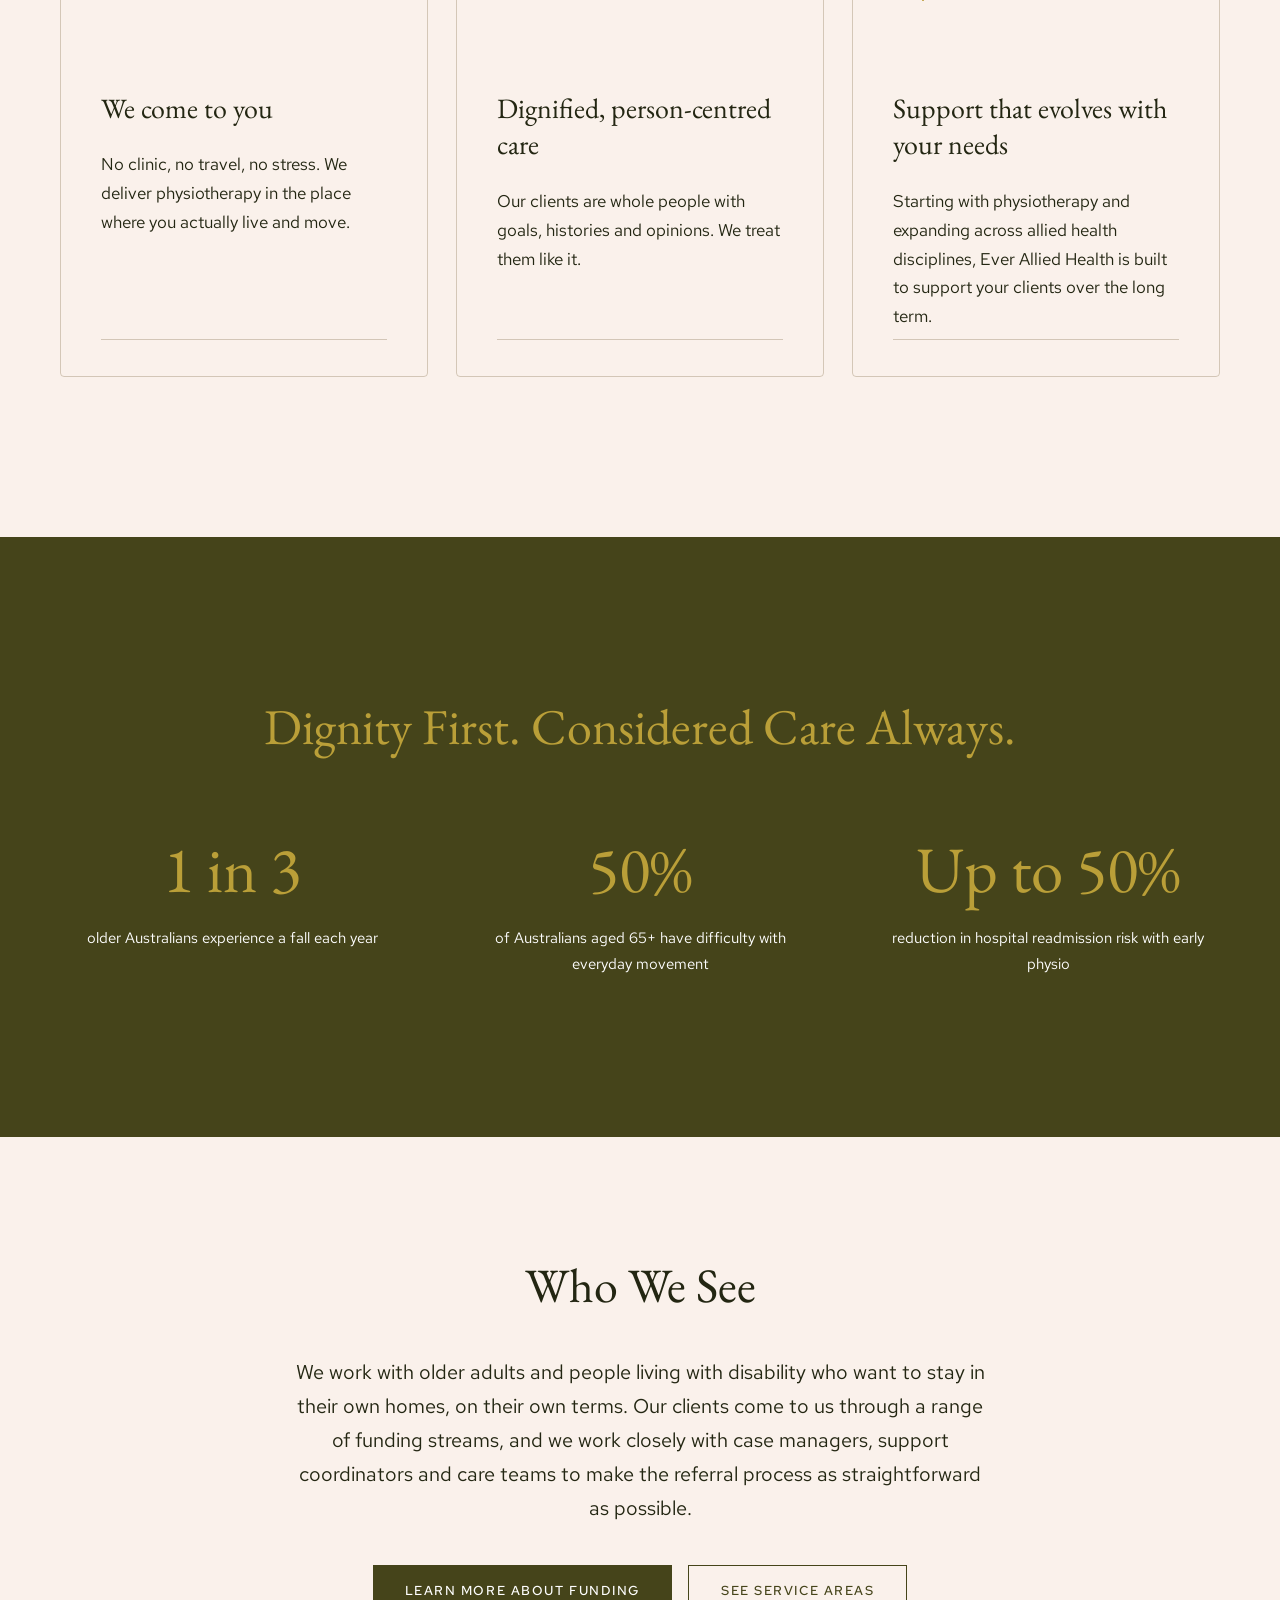
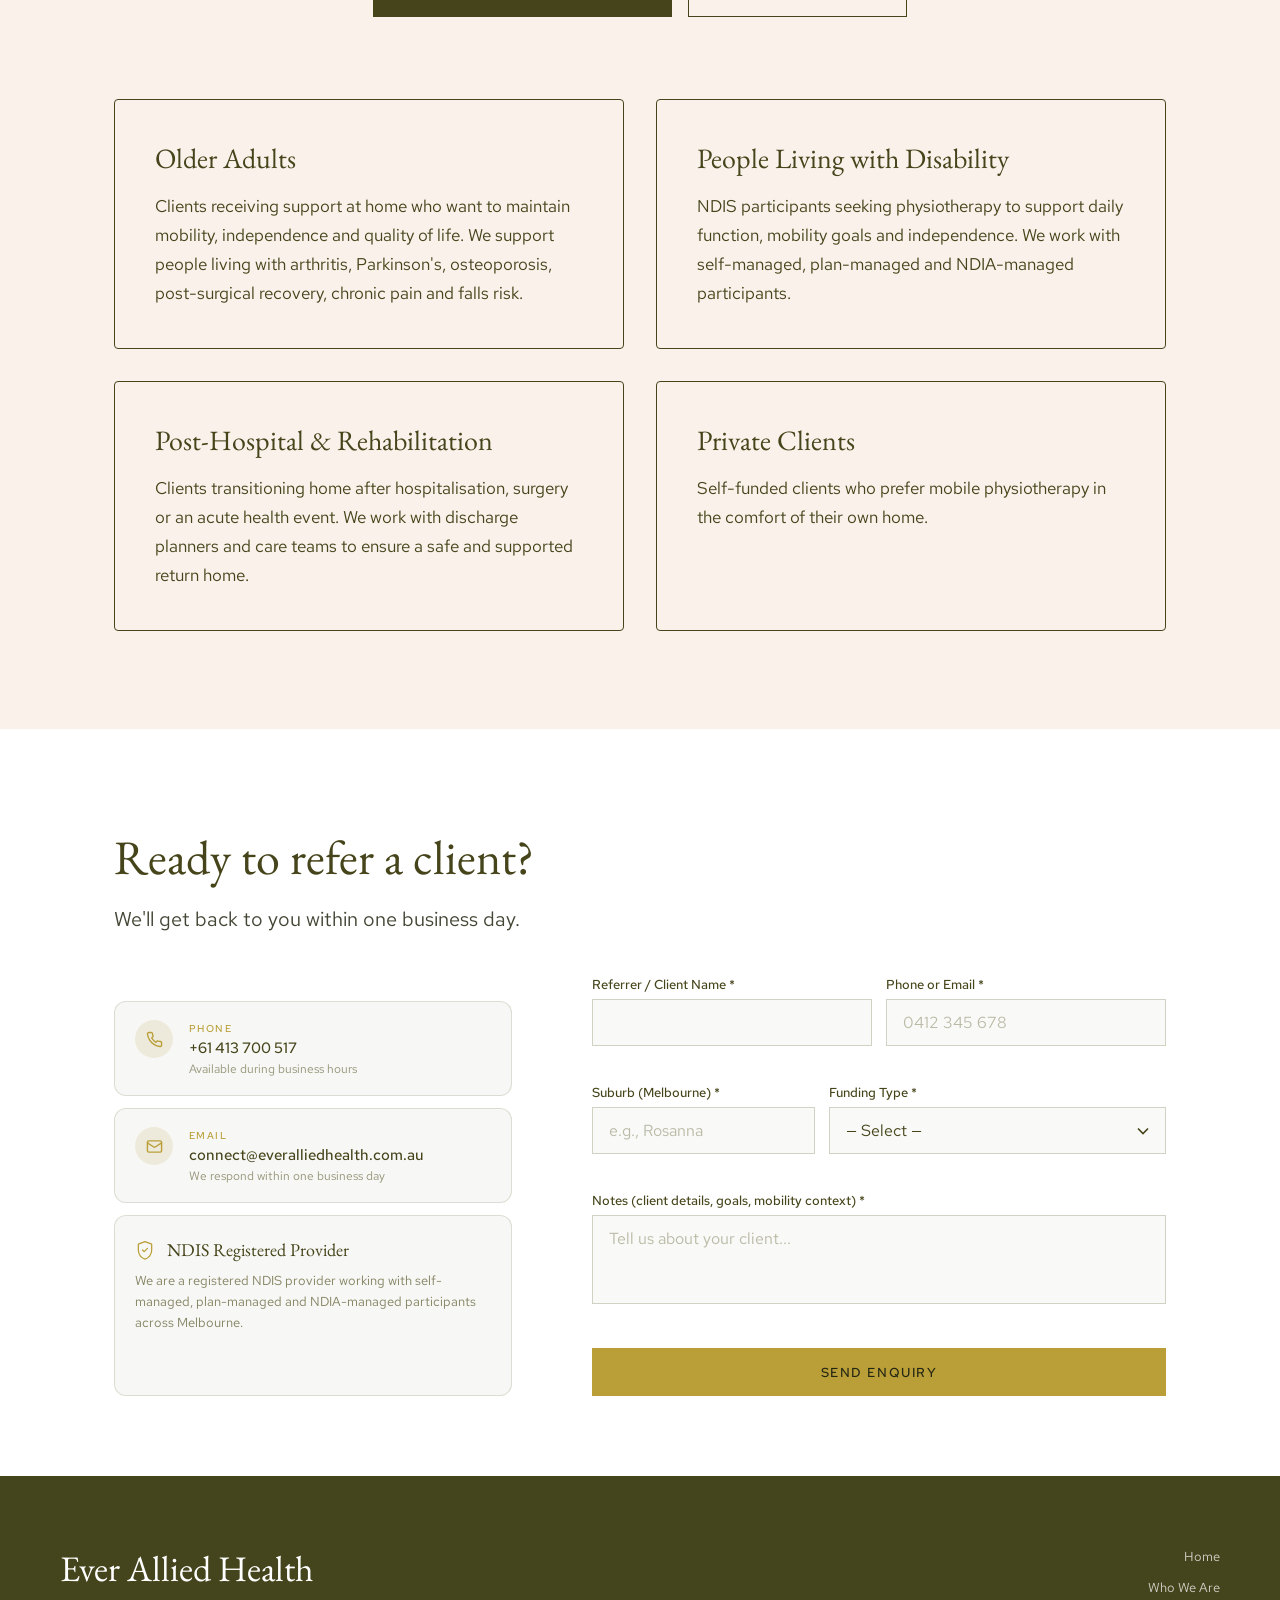
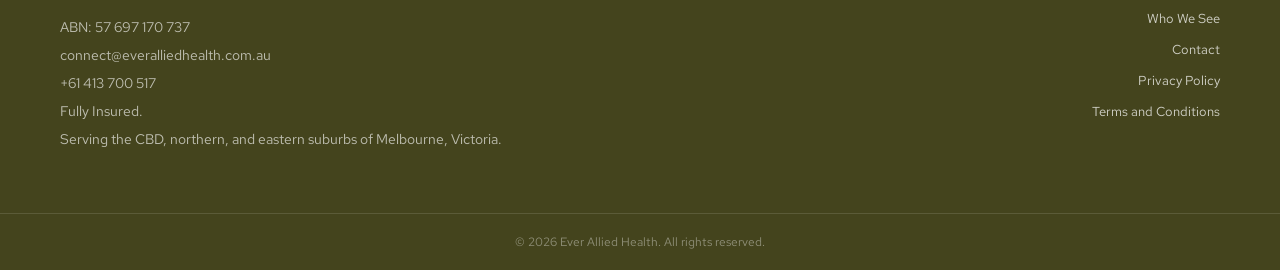
==== commit 0e750dda: "Update contact details, footer subtext, and remove service area line - Phone updated to +61 413 700 " ====
--- a/index.html
+++ b/index.html
@@ -63,8 +63,8 @@
     "legalName": "Ever Allied Health",
     "description": "Mobile physiotherapy practice serving older adults and people living with disability across Melbourne's northern and eastern suburbs. Led by Vanessa Tam, AHPRA registered physiotherapist. NDIS registered and aged care approved. We visit clients at home across Rosanna, Heidelberg, Reservoir, Kew, Brunswick, Thomastown, Fawkner, Eltham, Bulleen and surrounding Melbourne suburbs.",
     "url": "https://everalliedhealth.com.au",
-    "telephone": "[phone]",
-    "email": "info@everalliedhealth.com.au",
+    "telephone": "+61413700517",
+    "email": "connect@everalliedhealth.com.au",
     "foundingDate": "2024",
     "address": {
       "@type": "PostalAddress",
@@ -476,7 +476,7 @@
         <div class="contact-col-left">
 
           <div class="contact-detail-cards">
-            <a href="tel:0400000000" class="contact-detail-card">
+            <a href="tel:+61413700517" class="contact-detail-card">
               <div class="contact-card-icon-wrap">
                 <div class="contact-card-icon">
                   <svg viewBox="0 0 16 16" fill="none" xmlns="http://www.w3.org/2000/svg" aria-hidden="true">
@@ -486,11 +486,11 @@
               </div>
               <div class="contact-card-text">
                 <span class="contact-card-label">Phone</span>
-                <span class="contact-card-value">0400 000 000</span>
+                <span class="contact-card-value">+61 413 700 517</span>
                 <span class="contact-card-sub">Available during business hours</span>
               </div>
             </a>
-            <a href="mailto:info@everalliedhealth.com.au" class="contact-detail-card">
+            <a href="mailto:connect@everalliedhealth.com.au" class="contact-detail-card">
               <div class="contact-card-icon-wrap">
                 <div class="contact-card-icon">
                   <svg viewBox="0 0 16 16" fill="none" xmlns="http://www.w3.org/2000/svg" aria-hidden="true">
@@ -501,7 +501,7 @@
               </div>
               <div class="contact-card-text">
                 <span class="contact-card-label">Email</span>
-                <span class="contact-card-value">info@everalliedhealth.com.au</span>
+                <span class="contact-card-value">connect@everalliedhealth.com.au</span>
                 <span class="contact-card-sub">We respond within one business day</span>
               </div>
             </a>
@@ -562,7 +562,7 @@
 
             <button type="submit" class="btn-gold">Send Enquiry</button>
             <div id="form-error" class="form-error-message" style="display: none;">
-              Something went wrong — please email us directly at <a href="mailto:info@everalliedhealth.com.au">info@everalliedhealth.com.au</a>
+              Something went wrong — please email us directly at <a href="mailto:connect@everalliedhealth.com.au">connect@everalliedhealth.com.au</a>
             </div>
           </form>
 
@@ -585,7 +585,7 @@
     <div class="site-footer-inner">
       <div class="site-footer-brand">
         <p class="site-footer-name">Ever Allied Health</p>
-        <p class="site-footer-desc">Ever Allied Health is a mobile physiotherapy practice serving older adults and people living with disability across Melbourne's northern and eastern suburbs. We visit clients at home, because that's where life actually happens, and that's where the best care can be delivered.</p>
+        <p class="site-footer-desc site-footer-meta">ABN: 57 697 170 737<br><a href="mailto:connect@everalliedhealth.com.au">connect@everalliedhealth.com.au</a><br><a href="tel:+61413700517">+61 413 700 517</a><br>Fully Insured.<br>Serving the CBD, northern, and eastern suburbs of Melbourne, Victoria.</p>
       </div>
       <nav class="site-footer-nav" aria-label="Footer navigation">
         <a href="index.html">Home</a>
--- a/styles.css
+++ b/styles.css
@@ -1365,6 +1365,20 @@
   font-weight: 400;
   line-height: 1.75;
   color: rgba(255, 255, 255, 0.65);
+}
+
+.site-footer-meta {
+  margin-top: 20px;
+  line-height: 2;
+}
+
+.site-footer-meta a {
+  color: rgba(255, 255, 255, 0.65);
+  text-decoration: none;
+}
+
+.site-footer-meta a:hover {
+  color: #ffffff;
 }
 
 .site-footer-nav {
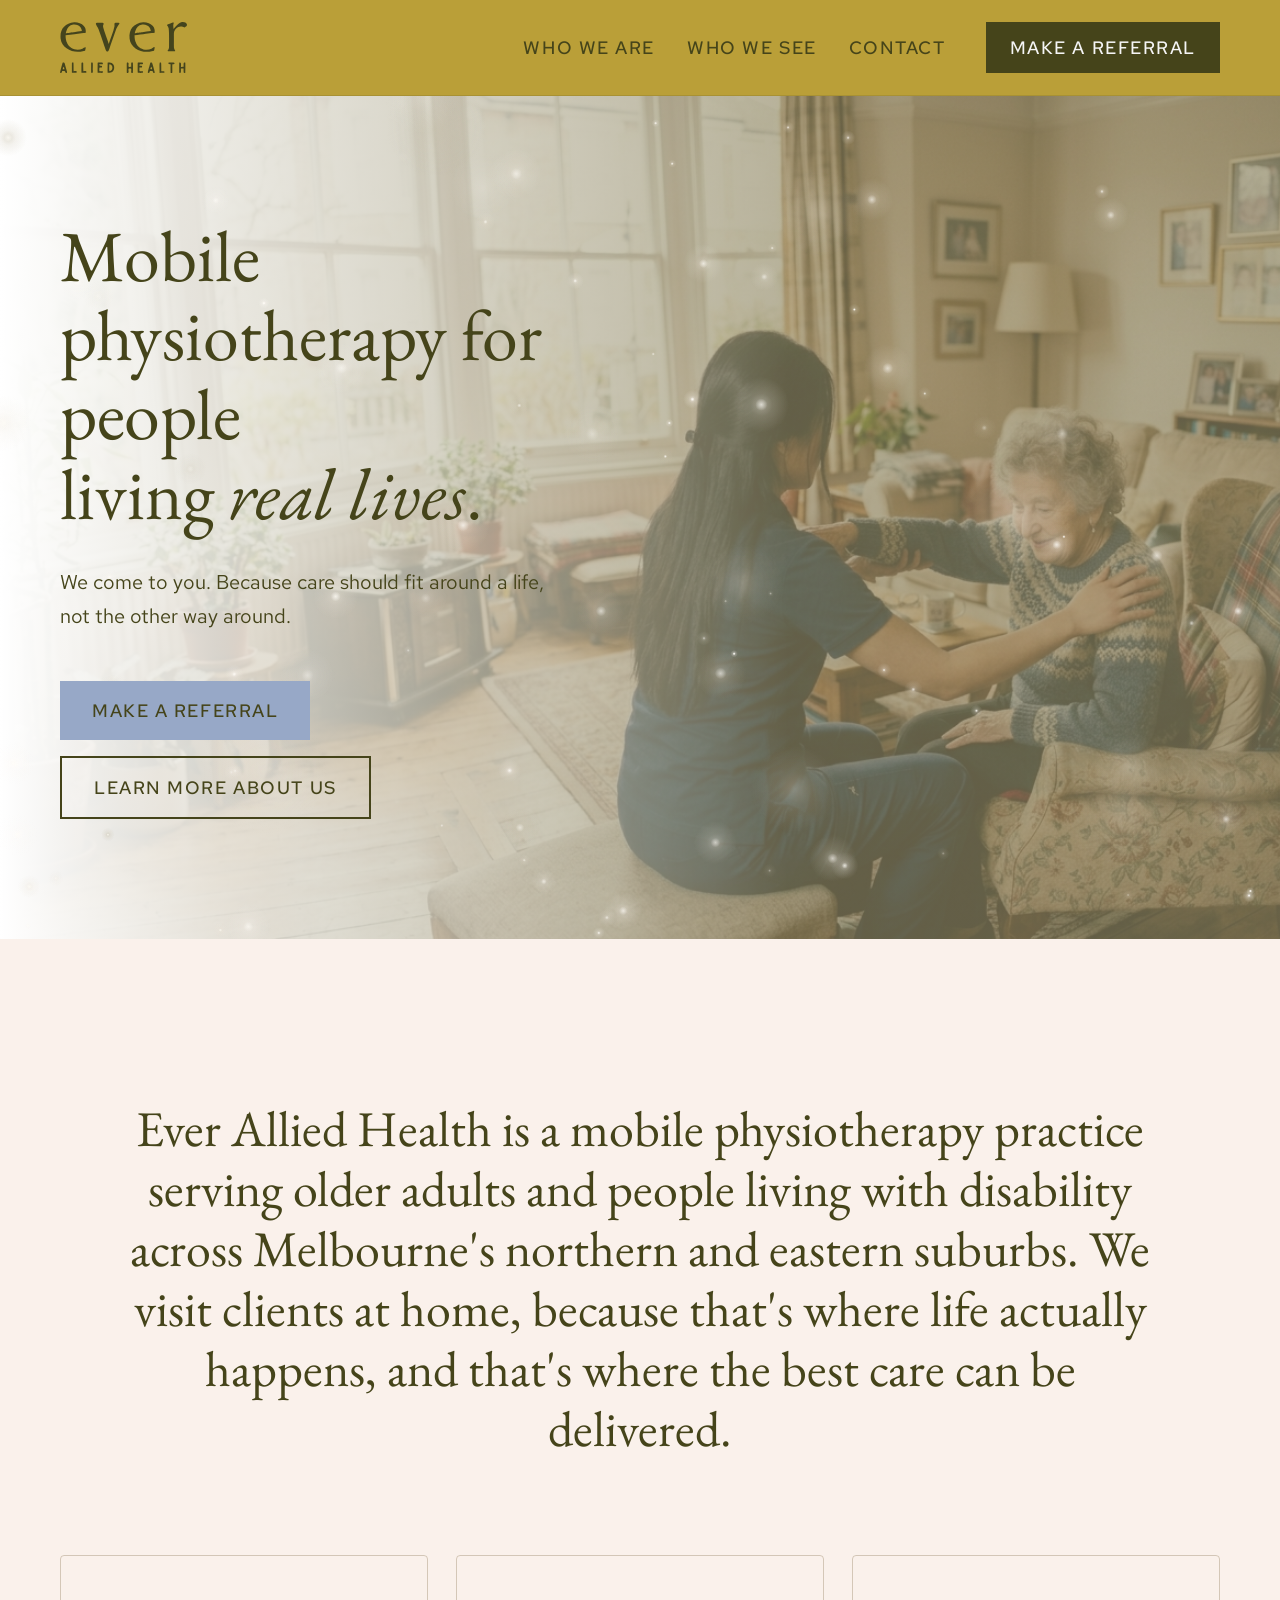
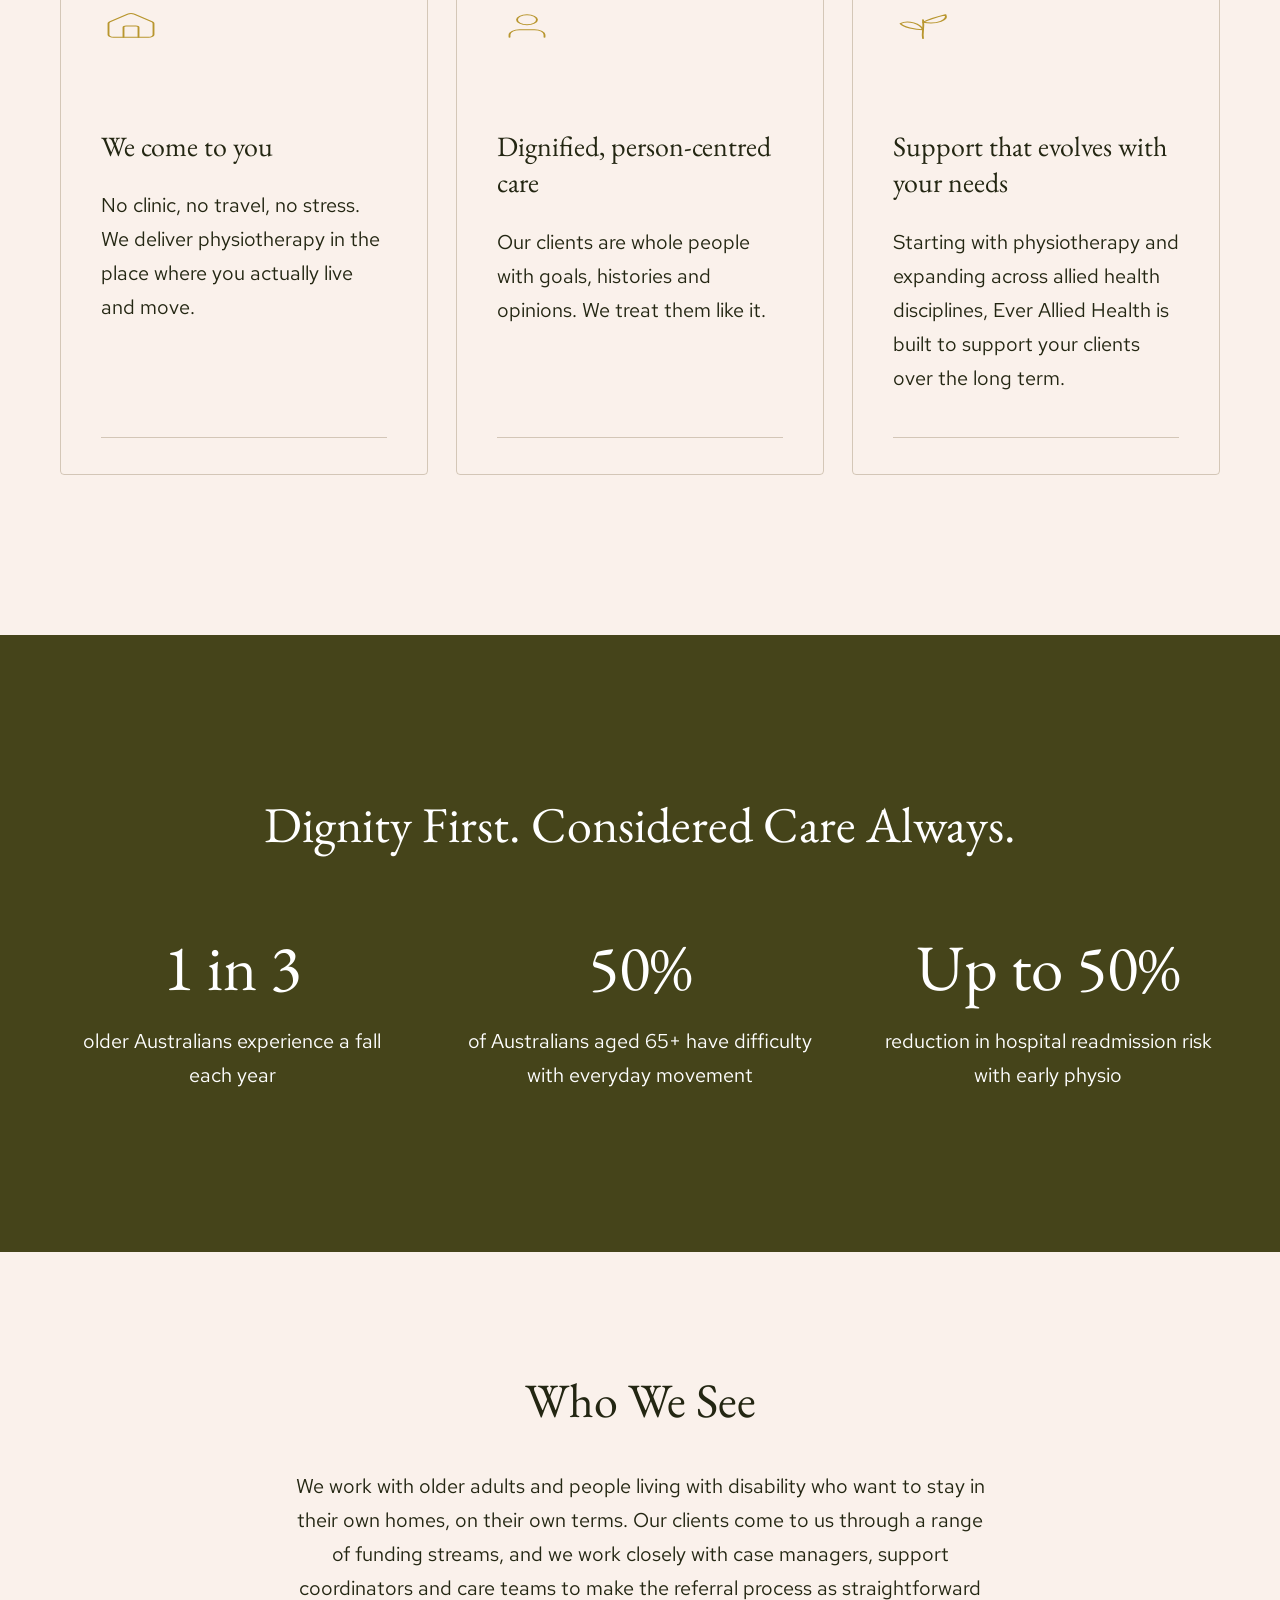
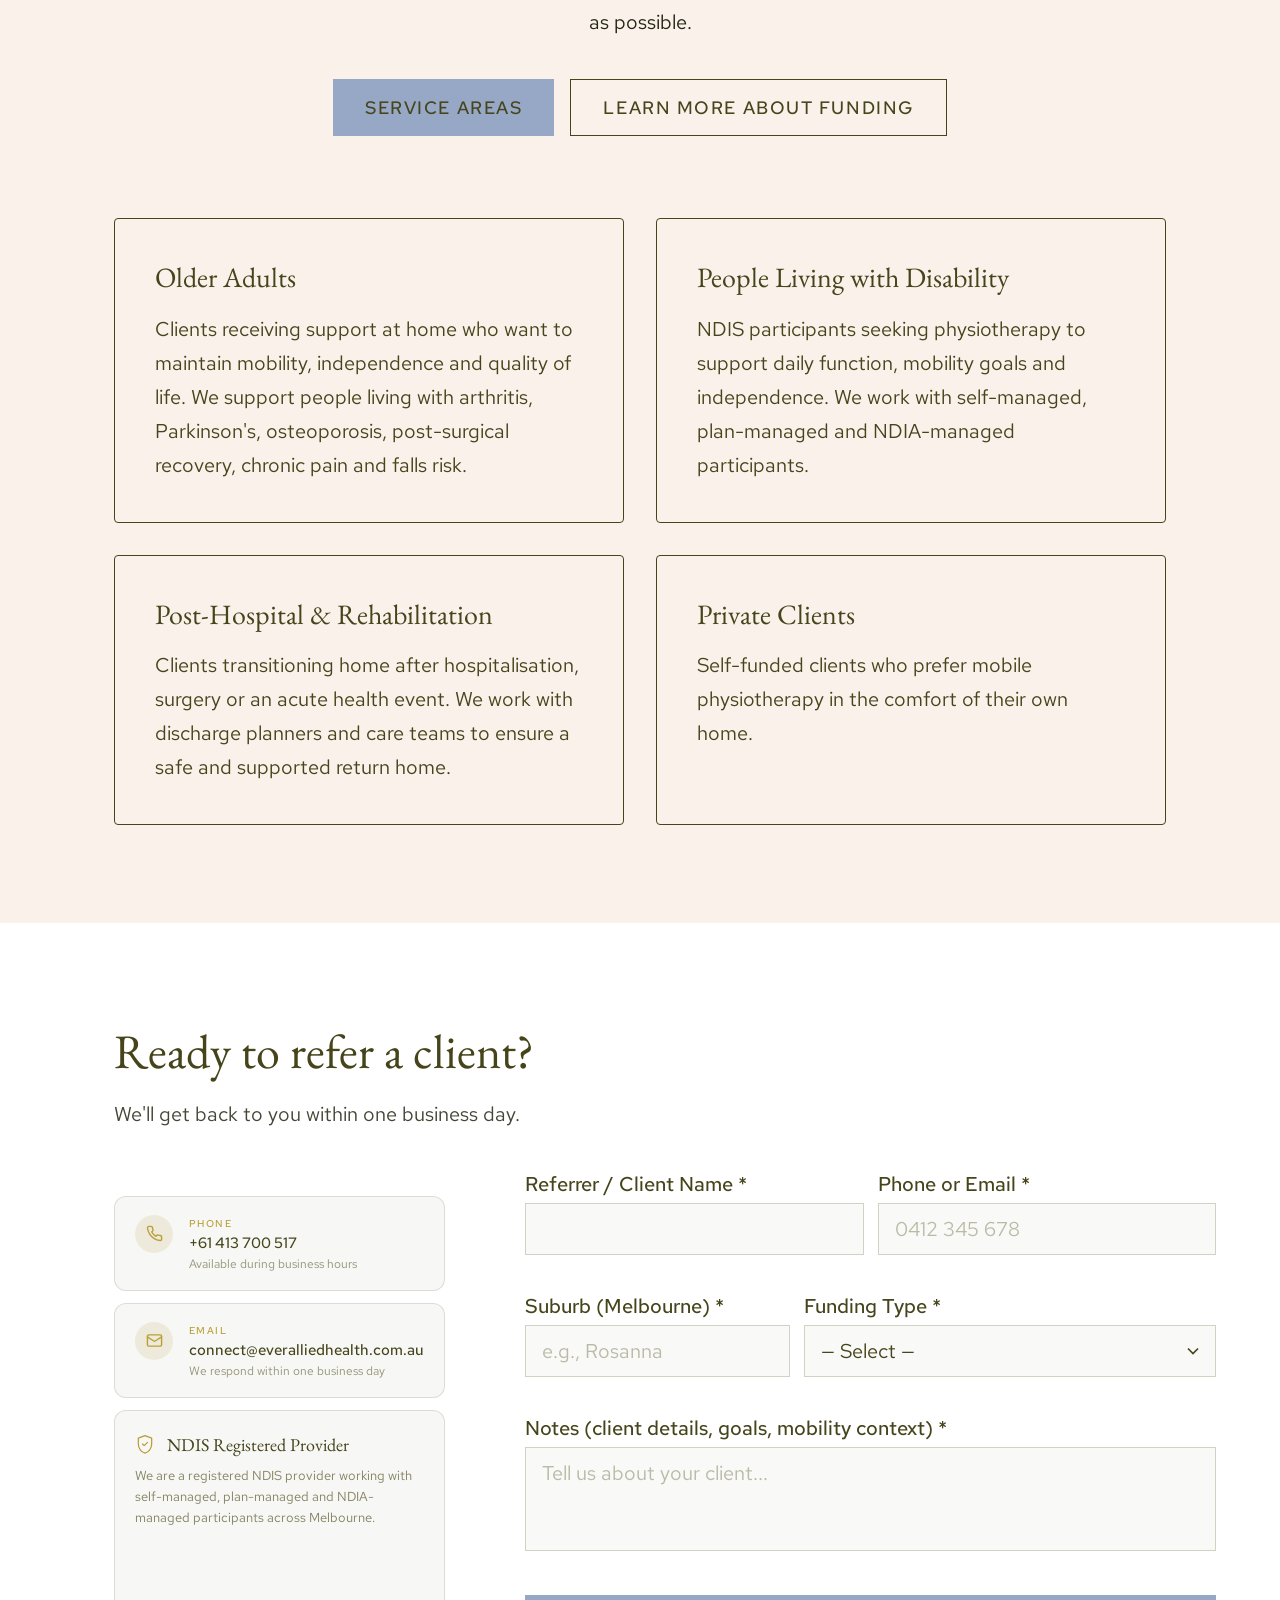
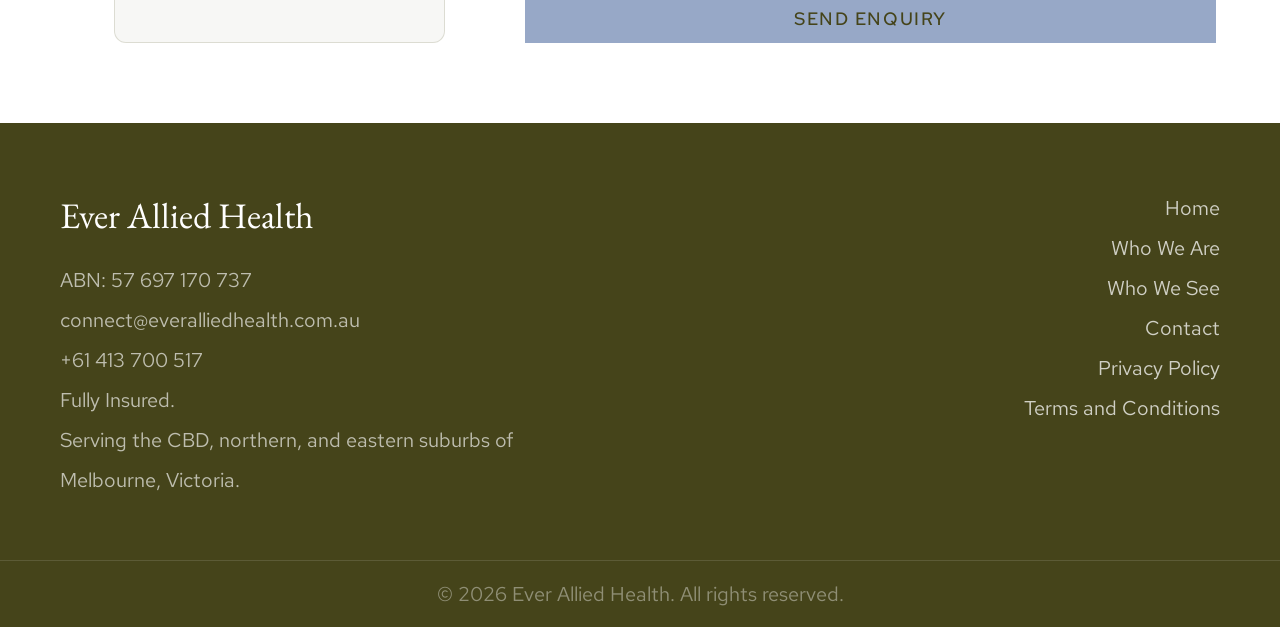
==== commit 8d59e0c4: "Visual refresh: brand colour consistency, typography scale, and button redesign - Standardise all ol" ====
--- a/index.html
+++ b/index.html
@@ -423,8 +423,8 @@
           <h2 class="section-heading">Who We See</h2>
           <p class="who-we-see-intro">We work with older adults and people living with disability who want to stay in their own homes, on their own terms. Our clients come to us through a range of funding streams, and we work closely with case managers, support coordinators and care teams to make the referral process as straightforward as possible.</p>
           <div class="who-we-see-buttons">
-            <a href="who-we-see.html#funding" class="btn-wws-primary">Learn more about funding</a>
-            <a href="who-we-see.html#service-area" class="btn-wws-outline">See Service Areas</a>
+            <a href="who-we-see.html#service-area" class="btn-wws-primary">Service Areas</a>
+            <a href="who-we-see.html#funding" class="btn-wws-outline">Learn More About Funding</a>
           </div>
         </div>
 
--- a/styles.css
+++ b/styles.css
@@ -128,7 +128,7 @@
   top: 0;
   z-index: 100;
   width: 100%;
-  background: #e2d1a4;
+  background: #ba9f38;
   border-bottom: 1px solid rgba(68, 68, 29, 0.15);
   backdrop-filter: blur(8px);
   -webkit-backdrop-filter: blur(8px);
@@ -175,9 +175,9 @@
 
 .nav-links a {
   font-family: var(--font-sans);
-  font-size: 13px;
+  font-size: 18px;
   font-weight: 500;
-  color: #44441d;
+  color: #45441a;
   text-transform: uppercase;
   letter-spacing: 1.56px;
   line-height: 1.5;
@@ -190,15 +190,15 @@
 
 .nav-cta {
   display: inline-block;
-  background: #44441d;
+  background: #45441a;
   color: #f5f5f5;
   font-family: var(--font-sans);
-  font-size: 13px;
+  font-size: 18px;
   font-weight: 500;
   text-transform: uppercase;
   letter-spacing: 1.56px;
   padding: 12px 24px;
-  height: 43px;
+  height: auto;
   white-space: nowrap;
   transition: background 0.15s;
   line-height: 1.5;
@@ -261,7 +261,7 @@
 
 .nav-mobile-menu a {
   font-family: var(--font-sans);
-  font-size: 13px;
+  font-size: 18px;
   font-weight: 500;
   text-transform: uppercase;
   letter-spacing: 1.56px;
@@ -331,7 +331,7 @@
   font-size: 72px;
   font-weight: 400;
   line-height: 1.1;
-  color: #44441d;
+  color: #45441a;
   margin-bottom: 32px;
 }
 
@@ -340,7 +340,7 @@
   font-size: 20px;
   font-weight: 400;
   line-height: 1.7;
-  color: #44441d;
+  color: #45441a;
   max-width: 560px;
   margin: 0 0 48px;
 }
@@ -355,33 +355,33 @@
 
 .btn-primary {
   display: inline-block;
-  background: #44441d;
-  color: #ffffff;
-  font-family: var(--font-sans);
-  font-size: 13px;
+  background: #97a8c7;
+  color: #45441a;
+  font-family: var(--font-sans);
+  font-size: 18px;
   font-weight: 500;
   text-transform: uppercase;
   letter-spacing: 1.56px;
   padding: 16px 32px;
-  height: 52px;
+  height: auto;
   line-height: 1.5;
   transition: background 0.15s;
   white-space: nowrap;
 }
 
-.btn-primary:hover { background: #5a5a28; }
+.btn-primary:hover { background: #8095b5; }
 
 .btn-outline-white {
   display: inline-block;
-  border: 2px solid #44441d;
-  color: #44441d;
-  font-family: var(--font-sans);
-  font-size: 13px;
+  border: 2px solid #45441a;
+  color: #45441a;
+  font-family: var(--font-sans);
+  font-size: 18px;
   font-weight: 500;
   text-transform: uppercase;
   letter-spacing: 1.56px;
   padding: 16px 32px;
-  height: 56px;
+  height: auto;
   line-height: 1.5;
   transition: background 0.15s, color 0.15s;
   white-space: nowrap;
@@ -399,7 +399,7 @@
   font-size: 50px;
   font-weight: 400;
   line-height: 1.2;
-  color: var(--color-olive);
+  color: #45441a;
   text-align: center;
   max-width: 1038px;
   margin-bottom: 24px;
@@ -438,7 +438,7 @@
   border-radius: 4px;
   padding: 40px;
   position: relative;
-  min-height: 460px;
+  min-height: 520px;
 }
 
 .value-block::after {
@@ -475,7 +475,7 @@
 
 .value-block p {
   font-family: var(--font-sans);
-  font-size: 17px;
+  font-size: 20px;
   font-weight: 400;
   line-height: 1.7;
   color: var(--color-olive-mid);
@@ -486,7 +486,7 @@
   font-size: 50px;
   font-weight: 400;
   line-height: 1.2;
-  color: var(--color-gold);
+  color: var(--color-white);
   text-align: center;
   max-width: 1038px;
 }
@@ -528,13 +528,13 @@
   font-size: 65px; /* scaled down ~10% from 72px */
   font-weight: 400;
   line-height: 1;
-  color: var(--color-gold);
+  color: var(--color-white);
   white-space: nowrap; /* keep on one line */
 }
 
 .stat-block p {
   font-family: var(--font-sans);
-  font-size: 15px; /* scaled down ~10% from 17px */
+  font-size: 20px;
   font-weight: 400;
   line-height: 1.7;
   color: var(--color-white);
@@ -599,7 +599,7 @@
 
 .feature-block p {
   font-family: var(--font-sans);
-  font-size: 17px;
+  font-size: 20px;
   font-weight: 400;
   line-height: 1.7;
   color: var(--color-olive-mid);
@@ -673,7 +673,7 @@
 
 .quote-attribution {
   font-family: var(--font-sans);
-  font-size: 17px;
+  font-size: 20px;
   font-weight: 400;
   line-height: 1.5;
   color: var(--color-cream);
@@ -723,7 +723,7 @@
   align-items: center;
   justify-content: center;
   font-family: var(--font-sans);
-  font-size: 13px;
+  font-size: 20px;
   font-weight: 500;
   color: var(--color-olive-mid);
   text-transform: uppercase;
@@ -751,7 +751,7 @@
 
 .team-bio p {
   font-family: var(--font-sans);
-  font-size: 17px;
+  font-size: 20px;
   font-weight: 400;
   line-height: 1.7;
   color: var(--color-olive-mid);
@@ -775,7 +775,7 @@
 
 .team-growing p {
   font-family: var(--font-sans);
-  font-size: 17px;
+  font-size: 20px;
   font-weight: 400;
   line-height: 1.7;
   color: var(--color-olive-mid);
@@ -829,20 +829,20 @@
   display: inline-flex;
   align-items: center;
   justify-content: center;
-  background: #45441a;
-  color: #ffffff;
-  font-family: var(--font-sans);
-  font-size: 13px;
+  background: #97a8c7;
+  color: #45441a;
+  font-family: var(--font-sans);
+  font-size: 18px;
   font-weight: 500;
   text-transform: uppercase;
   letter-spacing: 1.56px;
-  height: 52px;
-  padding: 0 32px;
+  height: auto;
+  padding: 16px 32px;
   white-space: nowrap;
   transition: background 0.15s;
 }
 
-.btn-wws-primary:hover { background: var(--color-olive); }
+.btn-wws-primary:hover { background: #8095b5; }
 
 .btn-wws-outline {
   display: inline-flex;
@@ -851,12 +851,12 @@
   border: 1px solid #45441a;
   color: #45441a;
   font-family: var(--font-sans);
-  font-size: 13px;
+  font-size: 18px;
   font-weight: 500;
   text-transform: uppercase;
   letter-spacing: 1.56px;
-  height: 52px;
-  padding: 0 32px;
+  height: auto;
+  padding: 16px 32px;
   white-space: nowrap;
   transition: background 0.15s, color 0.15s;
 }
@@ -891,7 +891,7 @@
 
 .client-card p {
   font-family: var(--font-sans);
-  font-size: 17px;
+  font-size: 20px;
   font-weight: 400;
   line-height: 1.7;
   color: var(--color-dark-green);
@@ -1008,14 +1008,14 @@
 
 .map-placeholder .map-label {
   font-family: var(--font-sans);
-  font-size: 17px;
+  font-size: 20px;
   font-weight: 400;
   color: var(--color-olive-mid);
 }
 
 .map-placeholder .map-sublabel {
   font-family: var(--font-sans);
-  font-size: 13px;
+  font-size: 20px;
   font-weight: 400;
   color: var(--color-olive-mid);
   opacity: 0.6;
@@ -1278,15 +1278,15 @@
   display: inline-flex;
   align-items: center;
   gap: 10px;
-  background: var(--color-gold);
-  color: var(--color-olive-mid);
-  font-family: var(--font-sans);
-  font-size: 13px;
+  background: #97a8c7;
+  color: #45441a;
+  font-family: var(--font-sans);
+  font-size: 18px;
   font-weight: 500;
   text-transform: uppercase;
   letter-spacing: 1.56px;
   padding: 16px 24px;
-  height: 51.5px;
+  height: auto;
   white-space: nowrap;
   border: none;
   outline: none;
@@ -1294,7 +1294,7 @@
   transition: background 0.15s;
 }
 
-.btn-gold:hover { background: #c9a533; }
+.btn-gold:hover { background: #8095b5; }
 
 .btn-gold img {
   width: 16px;
@@ -1304,7 +1304,7 @@
 
 .contact-service-area {
   font-family: var(--font-sans);
-  font-size: 15px;
+  font-size: 20px;
   font-weight: 400;
   line-height: 1.7;
   color: var(--color-dark-green);
@@ -1321,7 +1321,7 @@
 
 .contact-copyright {
   font-family: var(--font-sans);
-  font-size: 15px;
+  font-size: 20px;
   font-weight: 400;
   line-height: 1.5;
   color: var(--color-dark-green);
@@ -1333,7 +1333,7 @@
    Site Footer
    -------------------------------------------------------------------------- */
 .site-footer {
-  background: #44441d;
+  background: #45441a;
 }
 
 .site-footer-inner {
@@ -1361,7 +1361,7 @@
 
 .site-footer-desc {
   font-family: var(--font-sans);
-  font-size: 14px;
+  font-size: 20px;
   font-weight: 400;
   line-height: 1.75;
   color: rgba(255, 255, 255, 0.65);
@@ -1391,7 +1391,7 @@
 
 .site-footer-nav a {
   font-family: var(--font-sans);
-  font-size: 13px;
+  font-size: 20px;
   font-weight: 400;
   color: rgba(255, 255, 255, 0.75);
   text-decoration: none;
@@ -1411,7 +1411,7 @@
 
 .site-footer-copyright {
   font-family: var(--font-sans);
-  font-size: 12px;
+  font-size: 20px;
   font-weight: 400;
   color: rgba(255, 255, 255, 0.4);
   text-align: center;
@@ -1452,7 +1452,7 @@
 
 .form-group label {
   font-family: var(--font-sans);
-  font-size: 13px;
+  font-size: 20px;
   font-weight: 500;
   color: var(--color-dark-green);
   text-align: left;
@@ -1462,7 +1462,7 @@
 .form-group select,
 .form-group textarea {
   font-family: var(--font-sans);
-  font-size: 16px;
+  font-size: 20px;
   padding: 12px 16px;
   border: 1px solid rgba(69, 68, 17, 0.22);
   background: rgba(69, 68, 17, 0.03);
@@ -1492,7 +1492,7 @@
 
 .form-error {
   font-family: var(--font-sans);
-  font-size: 13px;
+  font-size: 20px;
   color: #c0392b;
   text-align: left;
   min-height: 18px;
@@ -1536,7 +1536,7 @@
 
 .form-success-message p {
   font-family: var(--font-sans);
-  font-size: 18px;
+  font-size: 20px;
   color: var(--color-dark-green);
   opacity: 0.8;
 }
@@ -1546,7 +1546,7 @@
   max-width: 600px;
   margin: 12px auto 0;
   font-family: var(--font-sans);
-  font-size: 13px;
+  font-size: 20px;
   color: #c0392b;
   text-align: center;
 }
@@ -1609,9 +1609,9 @@
 
   /* Hero */
   .hero-bg-photo { background-position: 70% center; }
-  .hero-content h1 { font-size: 40px; }
-  .hero-content .hero-tagline { font-size: 17px; }
-  .hero-content { padding: 80px 24px; }
+  .hero-content h1 { font-size: 40px; text-align: center; }
+  .hero-content .hero-tagline { font-size: 17px; text-align: center; }
+  .hero-content { padding: 80px 24px; text-align: center; }
   .btn-primary, .btn-outline-white { padding: 14px 20px; font-size: 12px; height: auto; }
 
   /* Intro text */
@@ -1620,8 +1620,8 @@
   /* Values */
   .values { padding: 72px 24px; gap: 56px; }
   .values-grid { flex-direction: column; align-items: center; flex-wrap: wrap; gap: 24px; }
-  .value-block { flex: none; width: 100%; max-width: 560px; min-height: unset; }
-  .value-block::after { bottom: 28px; left: 28px; right: 28px; }
+  .value-block { flex: none; width: 100%; max-width: 560px; min-height: unset; padding: 24px; }
+  .value-block::after { bottom: 20px; left: 24px; right: 24px; }
   .values-tagline { font-size: 28px; }
 
   /* Stats */
@@ -1657,15 +1657,17 @@
 
   /* Who We See */
   .who-we-see { padding: 72px 24px; }
+  .who-we-see .container { padding: 0; }
   .who-we-see-header { gap: 32px; }
   .client-grid { grid-template-columns: 1fr; gap: 16px; }
+  .client-card { padding: 24px; }
   .who-we-see-intro { font-size: 17px; }
   .who-we-see-buttons { flex-direction: column; align-items: stretch; }
   .btn-wws-primary, .btn-wws-outline { width: 100%; max-width: none; }
 
   /* Funding */
   .funding { padding: 72px 24px; }
-  .funding .container { max-width: 100%; }
+  .funding .container { max-width: 100%; padding: 0; }
 
   /* Service Area */
   .service-area { padding: 72px 24px; }
@@ -1680,6 +1682,7 @@
 
   /* Contact */
   .contact-footer { padding: 72px 24px 64px; }
+  .contact-footer .container { padding: 0; }
   .contact-footer .section-heading { font-size: 32px; text-align: center; }
   .contact-subtitle { font-size: 17px; text-align: center; }
   .contact-ctas { gap: 16px; }
@@ -1700,8 +1703,8 @@
    ========================================================================== */
 @media (max-width: 480px) {
   .nav-inner { padding: 0 16px; }
-  .hero-content h1 { font-size: 32px; }
-  .hero-content { padding: 64px 20px; }
+  .hero-content h1 { font-size: 32px; text-align: center; }
+  .hero-content { padding: 64px 20px; text-align: center; }
   .hero-ctas { flex-direction: column; align-items: center; gap: 12px; }
   .btn-primary, .btn-outline-white { width: 100%; max-width: 280px; text-align: center; justify-content: center; }
   .values-intro { font-size: 22px; }
@@ -1829,9 +1832,9 @@
               box-shadow 0.3s cubic-bezier(0.4, 0, 0.2, 1);
 }
 .btn-primary:hover {
-  background: #5a5a28;
+  background: #8095b5;
   transform: translateY(-2px);
-  box-shadow: 0 8px 20px -4px rgba(68, 68, 29, 0.30);
+  box-shadow: 0 8px 20px -4px rgba(151, 168, 199, 0.35);
 }
 
 .btn-outline-white {
@@ -1850,9 +1853,9 @@
               box-shadow 0.3s cubic-bezier(0.4, 0, 0.2, 1);
 }
 .btn-gold:hover {
-  background: #c9a533;
+  background: #8095b5;
   transform: translateY(-2px);
-  box-shadow: 0 8px 20px -4px rgba(184, 150, 46, 0.30);
+  box-shadow: 0 8px 20px -4px rgba(151, 168, 199, 0.35);
 }
 
 .btn-wws-primary {
@@ -1862,9 +1865,9 @@
               box-shadow 0.3s cubic-bezier(0.4, 0, 0.2, 1);
 }
 .btn-wws-primary:hover {
-  background: var(--color-olive);
+  background: #8095b5;
   transform: translateY(-2px);
-  box-shadow: 0 8px 20px -4px rgba(69, 68, 17, 0.25);
+  box-shadow: 0 8px 20px -4px rgba(151, 168, 199, 0.35);
 }
 
 .btn-wws-outline {
